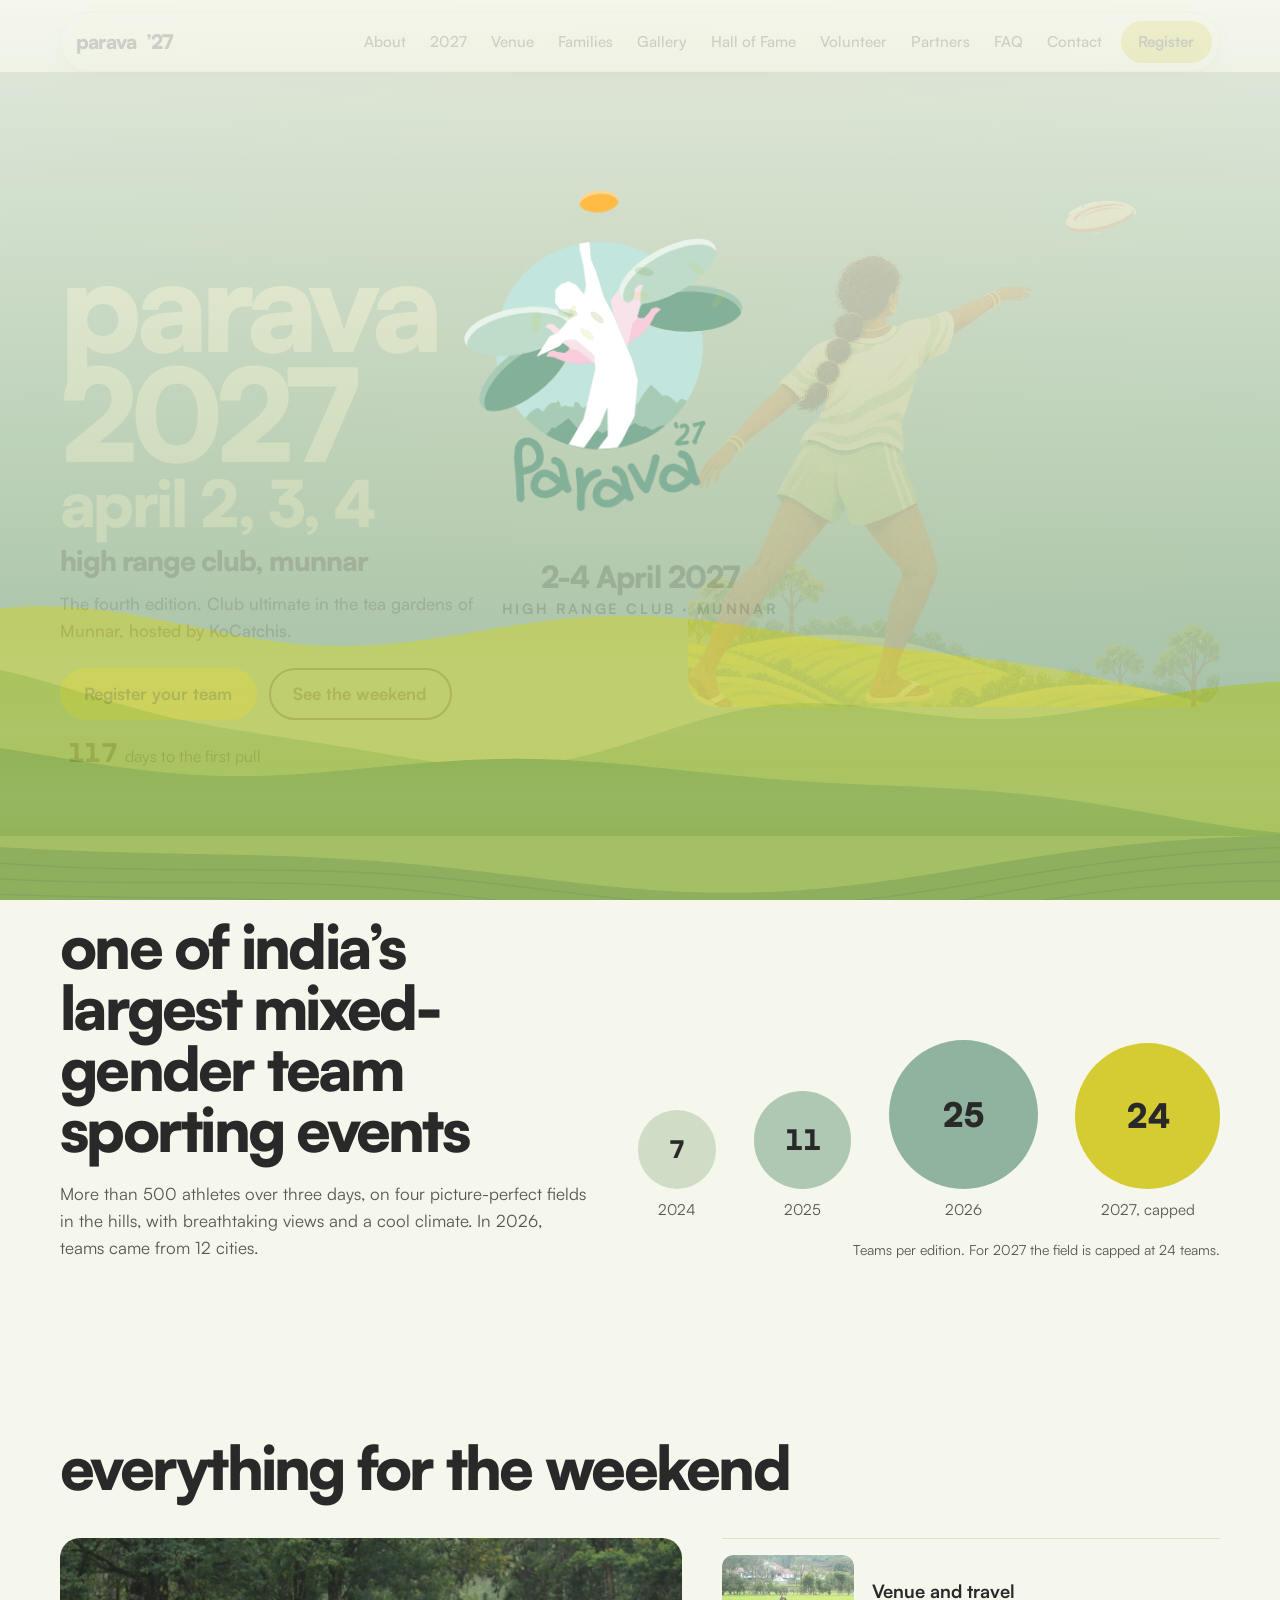
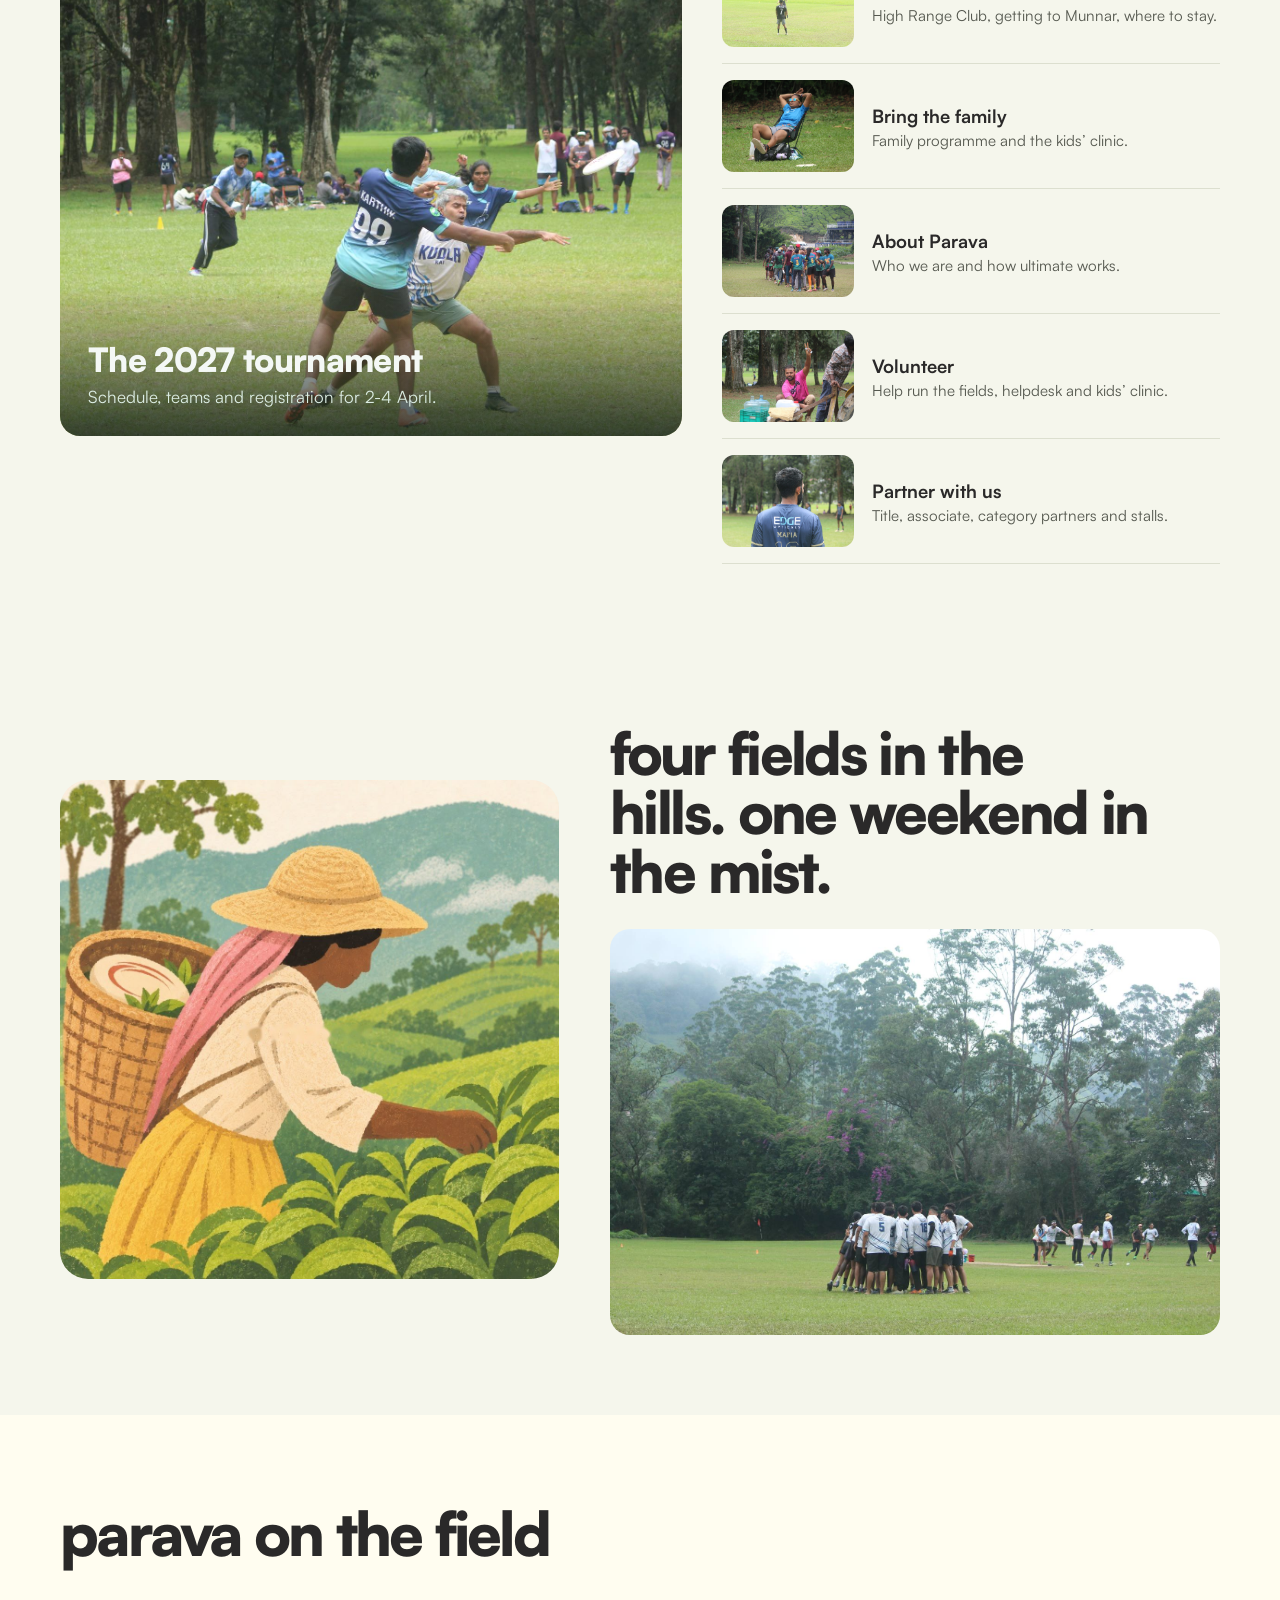
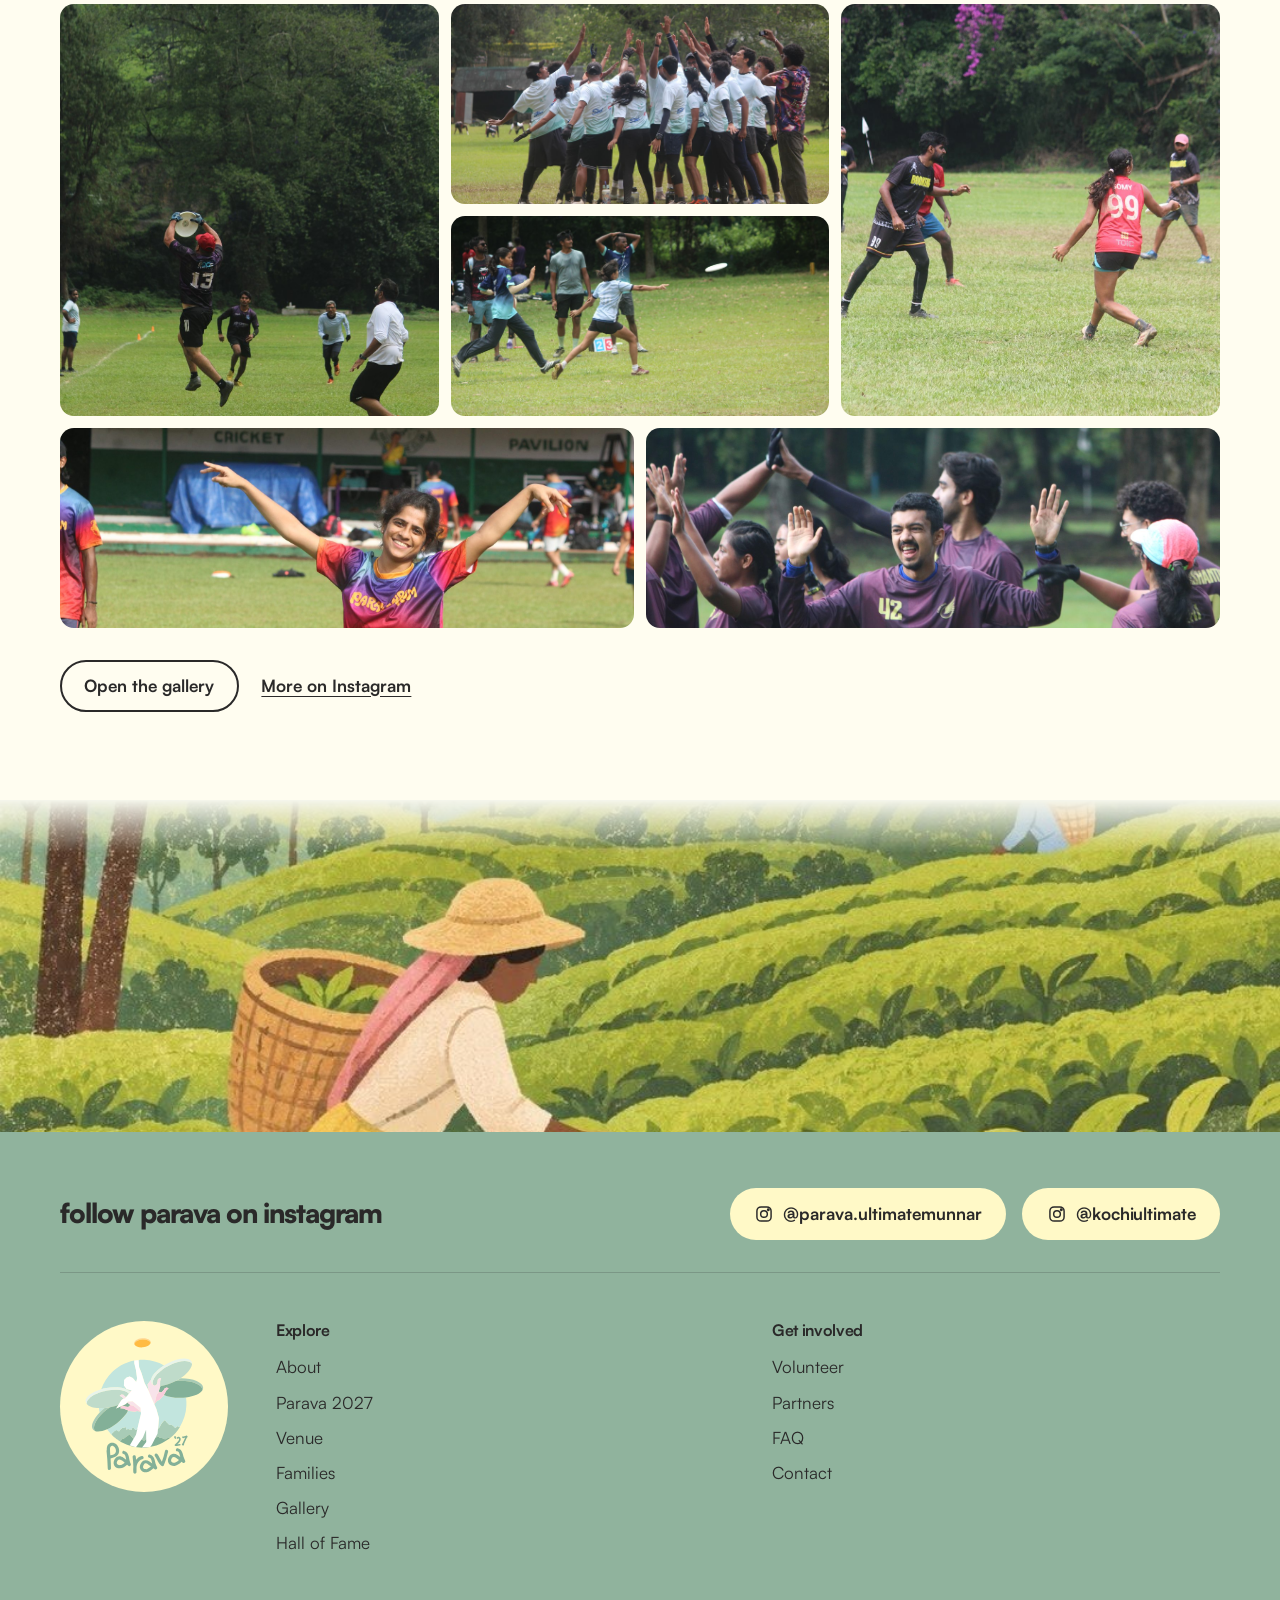
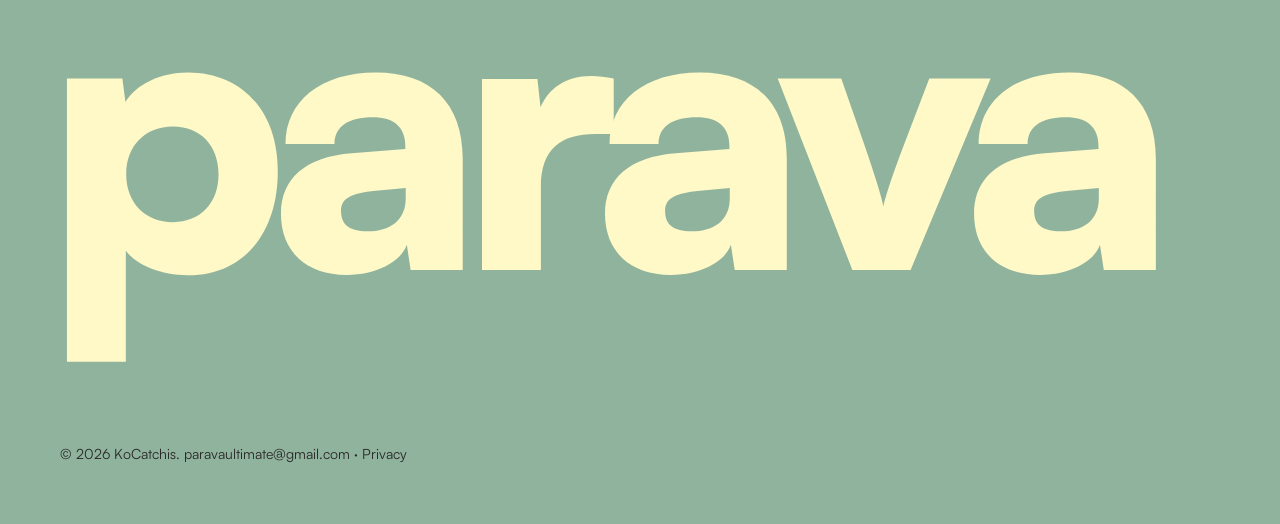
==== index.html @ 1b62590d "Homepage: Club ultimate instead of Elite ultimate Co-Authored-By: Claude Opus 5.5 <noreply@anthropic" ====
<!DOCTYPE html>
<html lang="en">
<head>
<meta charset="utf-8">
<meta name="viewport" content="width=device-width, initial-scale=1, viewport-fit=cover">
<title>Parava 2027 · Ultimate in the tea gardens of Munnar</title>
<meta name="description" content="Parava is KoCatchis’ flagship ultimate frisbee tournament: three days, 24 teams and more than 500 athletes at High Range Club, Munnar, 2-4 April 2027.">
<!-- Draft hosting on GitHub Pages: update these URLs when the real domain is live, and remove noindex at launch -->
<meta name="robots" content="noindex">
<meta property="og:type" content="website">
<meta property="og:site_name" content="Parava 2027">
<meta property="og:title" content="Parava 2027 · Ultimate in the tea gardens of Munnar">
<meta property="og:description" content="Parava is KoCatchis’ flagship ultimate frisbee tournament: three days, 24 teams and more than 500 athletes at High Range Club, Munnar, 2-4 April 2027.">
<meta property="og:url" content="https://paravaultimate.com/">
<meta property="og:image" content="https://paravaultimate.com/assets/og-logo.jpg">
<meta property="og:image:alt" content="The Parava 2027 logo: a player leaping for a disc">
<meta property="og:image:width" content="1200">
<meta property="og:image:height" content="630">
<meta name="twitter:card" content="summary_large_image">
<link rel="icon" type="image/svg+xml" href="assets/logo-2027.svg">
<link rel="apple-touch-icon" href="assets/apple-touch-icon.png">
<link rel="preload" as="image" href="assets/logo-2027.svg" fetchpriority="high">
<link rel="preload" href="assets/fonts/satoshi-black.woff2" as="font" type="font/woff2" crossorigin>
<link rel="stylesheet" href="styles.css">
<link rel="stylesheet" href="home.css">
<style>
/* ---------- intro: disc is thrown past the camera, hyzers across the tea hills, is caught as the logo's own disc, logo reveals, then flies into the hero logo ---------- */
.intro{position:fixed;inset:0;z-index:100;display:grid;place-items:center;overflow:hidden;cursor:pointer;background:#90B39D;
  -webkit-tap-highlight-color:transparent;user-select:none;-webkit-user-select:none}
.intro-skip .intro,.intro.done{display:none}
.intro.out{opacity:0;visibility:hidden;transition:opacity .35s ease-in,visibility .35s}
.intro canvas{position:absolute;inset:0;width:100%;height:100%;pointer-events:none}
.intro canvas.fx{z-index:2}
.intro-stage{position:relative;z-index:1;display:flex;flex-direction:column;align-items:center;gap:clamp(.5rem,2.2vh,1.2rem);transform:translateY(-5vh)}
.intro-logo{--lw:min(62vw,300px,34vh);position:relative;width:var(--lw);aspect-ratio:853.3/979.1;transform-origin:0 0;will-change:transform}
.intro .mark{display:block;width:100%;height:100%;object-fit:contain;-webkit-mask-image:linear-gradient(transparent,transparent);mask-image:linear-gradient(transparent,transparent)}
.intro-tag{margin:0;text-align:center;line-height:1.25}
.intro-tag span{display:block;opacity:0}
.intro-tag .d{font-family:var(--font-h);font-weight:800;font-size:clamp(1.3rem,3.4vh,1.9rem);color:#2A2929;letter-spacing:-.03em;font-weight:900}
.intro-tag .v{font-family:var(--font-b);font-weight:600;font-size:clamp(.72rem,1.6vh,.9rem);color:#2A2929;letter-spacing:.18em;text-transform:uppercase;margin-top:.25rem}
.intro-hint{position:absolute;z-index:3;right:max(1.1rem,env(safe-area-inset-right));bottom:max(1rem,env(safe-area-inset-bottom));font-family:var(--font-w);font-size:1.05rem;font-style:italic;font-weight:500;color:#2A2929;opacity:0}
@media (prefers-reduced-motion:reduce){.intro{display:none}}
</style>
</head>
<body>
<a class="skip" href="#main">Skip to content</a>
<script>try{if(sessionStorage.getItem("parava-intro"))document.documentElement.classList.add("intro-skip")}catch(e){}</script>
<div class="intro" aria-hidden="true" title="Tap to skip">
  <canvas class="bg"></canvas>
  <div class="intro-stage">
    <div class="intro-logo"><img class="mark" src="assets/logo-2027.svg" alt="" fetchpriority="high"></div>
    <p class="intro-tag"><span class="d">2-4 April 2027</span><span class="v">High Range Club · Munnar</span></p>
  </div>
  <canvas class="fx"></canvas>
  <span class="intro-hint">tap to skip</span>
</div>
<svg width="0" height="0" style="position:absolute" aria-hidden="true"><defs>
  <symbol id="hills" viewBox="0 0 1280 120" preserveAspectRatio="none">
    <path style="fill:var(--hill-1)" d="M0 30 C140 8 260 14 380 30 S640 4 790 24 S1060 10 1280 26 V120 H0Z"/>
    <path style="fill:var(--hill-2)" d="M0 58 C180 36 300 48 460 60 S760 34 930 54 S1150 42 1280 50 V120 H0Z"/>
    <path style="fill:var(--hill-3)" d="M0 84 C150 70 330 76 520 88 S860 66 1040 82 S1200 76 1280 80 V120 H0Z"/>
    <path style="fill:var(--hill-4)" d="M0 106 C220 98 420 102 640 108 S1040 96 1280 104 V120 H0Z"/>
  </symbol>
</defs></svg>
<nav class="nav" aria-label="Main">
  <div class="wrap">
    <a class="brand" href="index.html"><img src="assets/logo-2027.svg" alt=""><b>Parava</b><span>’27</span></a>
    <button class="menu-btn" aria-expanded="false" aria-controls="menu" aria-label="Menu"><span class="burger" aria-hidden="true"><i></i><i></i><i></i></span></button>
    <ul id="menu"><li><a href="about.html">About</a></li><li><a href="tournament.html">2027</a></li><li><a href="venue.html">Venue</a></li><li><a href="families.html">Families</a></li><li><a href="gallery.html">Gallery</a></li><li><a href="hall-of-fame.html">Hall of Fame</a></li><li><a href="volunteer.html">Volunteer</a></li><li><a href="partners.html">Partners</a></li><li><a href="faq.html">FAQ</a></li><li><a href="contact.html">Contact</a></li><li><a class="cta" href="tournament.html#register" data-reg>Register</a></li></ul>
  </div>
</nav>
<main id="main" class="home">
<header class="hero home-hero">
  <div class="wrap">
    <div class="hero-copy">
      <div class="logo"><img src="assets/logo-2027.svg" alt="Parava logo"></div>
      <h1>Parava 2027<small>April 2, 3, 4</small></h1>
      <p class="where">High Range Club, Munnar</p>
      <p class="hero-lede">The fourth edition. Club ultimate in the tea gardens of Munnar, hosted by KoCatchis.</p>
      <div class="btns">
        <a class="btn btn-tea" href="tournament.html#register">Register your team</a>
        <a class="btn btn-line" href="tournament.html">See the weekend</a>
        <p class="countdown-line" data-throw="right"><b data-cd="d">--</b> days to the first pull</p>
      </div>
    </div>
    <div class="hero-art"><img src="assets/art/thrower-sage.jpg" width="1062" height="1060" fetchpriority="high" alt="Illustration: a player throws a disc over the tea hills"></div>
  </div>
</header>
<section class="numbers home-numbers grain" aria-labelledby="num-h">
  <div class="wrap">
    <div>
      <h2 id="num-h">One of India’s largest mixed-gender team sporting events</h2>
      <p class="num-line">More than 500 athletes over three days, on four picture-perfect fields in the hills, with breathtaking views and a cool climate. In 2026, teams came from 12 cities.</p>
    </div>
    <figure class="growth-discs-wrap">
      <div class="growth-discs" role="img" aria-label="Teams per edition: 7 in 2024, 11 in 2025, 25 in 2026, capped at 24 in 2027">
        <div class="gd y24"><span class="d"><b data-count="7">7</b></span><small>2024</small></div>
        <div class="gd y25"><span class="d"><b data-count="11">11</b></span><small>2025</small></div>
        <div class="gd y26"><span class="d"><b data-count="25">25</b></span><small>2026</small></div>
        <div class="gd y27" data-throw="top"><span class="d"><b data-count="24">24</b></span><small>2027, capped</small></div>
      </div>
      <figcaption class="growth-note">Teams per edition. For 2027 the field is capped at 24 teams.</figcaption>
    </figure>
  </div>
</section>
<section class="block plan">
  <div class="wrap">
    <h2><span data-throw="right">Everything for the weekend</span></h2>
    <span class="throw-note" data-at="2" data-dx="14" data-dy="-40">huck it</span>
    <div class="plan-grid">
      <a class="feature" href="tournament.html"><img src="assets/2026/p26-3672.jpg" alt="Two players contest a throw in a crowded field" loading="lazy"><div><b>The 2027 tournament</b><span>Schedule, teams and registration for 2-4 April.</span></div></a>
      <ul class="plan-list">
        <li><a href="venue.html"><img src="assets/2026/p26-3551.jpg" alt="" loading="lazy"><span><b>Venue and travel</b><small>High Range Club, getting to Munnar, where to stay.</small></span></a></li>
        <li><a href="families.html"><img src="assets/2026/p26-3679.jpg" alt="" loading="lazy"><span><b>Bring the family</b><small>Family programme and the kids’ clinic.</small></span></a></li>
        <li><a href="about.html"><img src="assets/2026/p26-3980.jpg" alt="" loading="lazy"><span><b>About Parava</b><small>Who we are and how ultimate works.</small></span></a></li>
        <li><a href="volunteer.html"><img src="assets/2026/p26-4018.jpg" alt="" loading="lazy"><span><b>Volunteer</b><small>Help run the fields, helpdesk and kids’ clinic.</small></span></a></li>
        <li><a href="partners.html"><img src="assets/2026/p26-3610.jpg" alt="" loading="lazy"><span><b>Partner with us</b><small>Title, associate, category partners and stalls.</small></span></a></li>
      </ul>
    </div>
  </div>
</section>
<section class="tagline-band munnar-band" aria-label="Parava in one line">
  <div class="wrap">
    <div class="art-frame"><img src="assets/art/tea-picker.jpg" width="1080" height="1080" loading="lazy" alt="Illustration: a tea-picker with a disc in her basket"></div>
    <div>
      <p class="tagline"><span data-throw="left">Four fields in the hills. One weekend in the mist.</span></p>
      <div class="hero-photo"><img src="assets/2026/p26-3764.jpg" loading="lazy" alt="A team huddles on a wide field under misty hills"><div class="wx-layer sunny" aria-hidden="true"><i class="warm"></i><i class="glow"></i><i class="sweep"></i></div><div class="wx-layer misty" aria-hidden="true"><i class="haze"></i><i class="bank"></i><i class="bank"></i></div><div class="wx-layer rainy" aria-hidden="true"><i class="cool"></i><i class="sheet"></i><i class="sheet"></i><i class="drop"></i><i class="drop"></i><i class="drop"></i></div></div>
    </div>
  </div>
</section>
<section class="block surface home-gallery">
  <div class="wrap">
    <h2><span data-throw="right">Parava on the field</span></h2>
    <span class="throw-note" data-at="4" data-dx="-4" data-dy="-48">the catch</span>
    <div class="gallery">
      <figure><img src="assets/2026/p26-3723.jpg" alt="A player leaps to catch the disc" loading="lazy"></figure>
      <figure><img src="assets/2026/p26-3853.jpg" alt="A team cheers with arms raised after a game" loading="lazy"></figure>
      <figure><img src="assets/2026/p26-3951.jpg" alt="Players in action beneath flowering bougainvillea" loading="lazy"></figure>
      <figure><img src="assets/2026/p26-3677.jpg" alt="A disc in flight between two players" loading="lazy"></figure>
      <figure><img src="assets/2026/p26-3027.jpg" alt="A player flings her arms wide, beaming, in front of the cricket pavilion" loading="lazy" style="object-position:61% 22%"></figure>
      <figure><img src="assets/2026/p26-2986.jpg" alt="Teammates in maroon trade high-fives after a point" loading="lazy"></figure>
    </div>
    <div class="more"><a class="btn btn-line" href="gallery.html">Open the gallery</a> <a class="more-ig" href="https://www.instagram.com/parava.ultimatemunnar/" target="_blank" rel="noopener">More on Instagram</a></div>
  </div>
</section>
</main>
<div class="ground" aria-hidden="true"></div>
<footer>
  <div class="wrap">
    <div class="follow">
      <p>Follow Parava on Instagram</p>
      <a class="btn btn-follow" href="https://www.instagram.com/parava.ultimatemunnar/" target="_blank" rel="noopener"><svg class="ig" viewBox="0 0 24 24" aria-hidden="true"><rect x="3.5" y="3.5" width="17" height="17" rx="5"/><circle cx="12" cy="12" r="4"/><circle cx="17.2" cy="6.8" r=".9"/></svg>@parava.ultimatemunnar</a>
      <a class="btn btn-follow" href="https://www.instagram.com/kochiultimate/" target="_blank" rel="noopener"><svg class="ig" viewBox="0 0 24 24" aria-hidden="true"><rect x="3.5" y="3.5" width="17" height="17" rx="5"/><circle cx="12" cy="12" r="4"/><circle cx="17.2" cy="6.8" r=".9"/></svg>@kochiultimate</a>
    </div>
    <div class="logo"><img src="assets/logo-2027.svg" alt="Parava logo" loading="lazy"></div>
    <div>
      <h3>Explore</h3>
      <ul><li><a href="about.html">About</a></li><li><a href="tournament.html">Parava 2027</a></li><li><a href="venue.html">Venue</a></li><li><a href="families.html">Families</a></li><li><a href="gallery.html">Gallery</a></li><li><a href="hall-of-fame.html">Hall of Fame</a></li></ul>
    </div>
    <div>
      <h3>Get involved</h3>
      <ul><li><a href="volunteer.html">Volunteer</a></li><li><a href="partners.html">Partners</a></li><li><a href="faq.html">FAQ</a></li><li><a href="contact.html">Contact</a></li></ul>
    </div>
    <p class="wordmark" aria-hidden="true">Parava</p>
    <p class="legal">© 2026 KoCatchis. <a href="mailto:paravaultimate@gmail.com">paravaultimate@gmail.com</a> · <a href="privacy.html">Privacy</a></p>
  </div>
</footer>
<script src="site.js"></script>
<script src="home.js"></script>
<script>
// Intro: plays once per session. render(t) is a pure function of time, so #intro-t=<ms> freezes a frame for checking
// (add &video to hold on the logo instead of handing off to the page, used to export the video version).
document.querySelectorAll(".intro").forEach(intro=>{
  const FLY=1250, CATCH=FLY, REVEAL=650, HAND=2500, HANDDUR=700, END=HAND+HANDDUR;
  const root=document.documentElement;
  const bg=intro.querySelector("canvas.bg"), fx=intro.querySelector("canvas.fx"), b=bg.getContext("2d"), c=fx.getContext("2d");
  const logo=intro.querySelector(".intro-logo"), mark=intro.querySelector(".mark");
  const tags=intro.querySelectorAll(".intro-tag span"), hint=intro.querySelector(".intro-hint");
  const hero=document.querySelector(".hero .logo"), heroImg=hero&&hero.querySelector("img");
  const freeze=/intro-t=(\d+)/.exec(location.hash), video=/video/.test(location.hash);
  let W,H,S,raf,start,ended=false,base,target;
  if(video){logo.style.setProperty("--lw","min(62vw,44vh)");hint.hidden=true;}  // video export: bigger logo, no hint
  const end=()=>{if(ended)return;ended=true;cancelAnimationFrame(raf);intro.classList.add("done");
    if(hero)hero.style.opacity="";removeEventListener("resize",size);try{sessionStorage.setItem("parava-intro","1")}catch(e){}};
  if(!freeze&&(root.classList.contains("intro-skip")||matchMedia("(prefers-reduced-motion: reduce)").matches)){end();return;}
  if(freeze)root.classList.remove("intro-skip");
  // skip: click/tap anywhere or any key; fades out quickly instead of cutting
  const skip=()=>{if(ended)return;cancelAnimationFrame(raf);intro.classList.add("out");if(hero)hero.style.opacity="";setTimeout(end,350);};
  intro.addEventListener("click",skip);addEventListener("keydown",skip,{once:true});
  // geometry: the logo art box now, and where the hero logo sits (both use the same tightly cropped logo-2027.svg)
  function size(){
    const d=Math.min(devicePixelRatio||1,2);W=innerWidth;H=innerHeight;S=Math.min(W,H);
    for(const cv of [bg,fx]){cv.width=W*d;cv.height=H*d;cv.getContext("2d").setTransform(d,0,0,d,0,0);}
    const tr=logo.style.transform;logo.style.transform="none";const r=logo.getBoundingClientRect();logo.style.transform=tr;
    base={x:r.left,y:r.top,w:r.width,h:r.height};
    target=null;
    if(heroImg){const h=heroImg.getBoundingClientRect();
      if(h.width>0&&h.bottom>0&&h.top<H)target={x:h.left,y:h.top,w:h.width};}
  }
  size();addEventListener("resize",size);
  // easing helpers
  const cl=v=>v<0?0:v>1?1:v, seg=(t,a,d)=>cl((t-a)/d);
  const oCub=x=>1-Math.pow(1-x,3), ioCub=x=>x<.5?4*x*x*x:1-Math.pow(-2*x+2,3)/2, oBack=x=>1+2.2*Math.pow(x-1,3)+1.2*Math.pow(x-1,2);
  // the disc lands exactly on the logo's own disc (centre 48.8%/4.7% of the art, 13.6% of its width, ellipse 0.5)
  const disc0=()=>({x:base.x+base.w*.4876,y:base.y+base.h*.0469,r:base.w*.0682});
  // flight: cubic Bezier thrown from behind the camera (bottom-left), hyzers out right and hooks back into the catch
  function path(u){const T=disc0(),P=[[-.14*W,.98*H],[.28*W,.06*H],[1.12*W,-.02*H],[T.x,T.y]],m=1-u;
    return[m*m*m*P[0][0]+3*m*m*u*P[1][0]+3*m*u*u*P[2][0]+u*u*u*P[3][0], m*m*m*P[0][1]+3*m*m*u*P[1][1]+3*m*u*u*P[2][1]+u*u*u*P[3][1]];}
  const prog=s=>.75*(1-(1-s)*(1-s))+.25*s;           // fast throw, glides, still has pace at the catch
  const scaleAt=u=>1+3.1*Math.pow(1-u,1.6);           // close to the camera at release, far (logo size) at the catch
  // seeded randoms so every frame is reproducible
  let seed=11;const rnd=()=>(seed=(seed*16807)%2147483647)/2147483647;
  const COLS=["#F2AE45","#F6C878","#F4F8F5","#E9A6BA"];
  const sparks=Array.from({length:22},()=>{const a=rnd()*Math.PI*2,v=.5+rnd()*.9;return{vx:Math.cos(a)*v,vy:Math.sin(a)*v*.75-.25,c:COLS[rnd()*4|0],w:1.4+rnd()*1.8};});
  const leaves=Array.from({length:9},()=>{const a=-Math.PI*(.15+rnd()*.7),v=.25+rnd()*.35;return{vx:Math.cos(a)*v,vy:Math.sin(a)*v,r:rnd()*6,sp:(rnd()-.5)*9,c:rnd()<.5?"#76A040":"#C9D35E",s:.6+rnd()*.6};});
  // Munnar tea hills: four layers, back (hazy) to front (tea rows)
  const HILLS=[{y:.70,a:.045,f:[1.3,2.9,5.1],p:[.4,1.9,.3],col:"#C9D35E"},{y:.76,a:.04,f:[1.7,3.6,6.3],p:[2.2,.6,1.4],col:"#AFC651"},
    {y:.83,a:.035,f:[1.1,2.4,4.7],p:[1.1,2.7,.9],col:"#93B348"},{y:.90,a:.03,f:[.9,2.1,3.9],p:[3.1,.2,2.4],col:"#76A040",rows:1}];
  const hy=(L,x)=>H*L.y-S*L.a*(Math.sin(x*L.f[0]+L.p[0])+.55*Math.sin(x*L.f[1]+L.p[1])+.25*Math.sin(x*L.f[2]+L.p[2]));
  function drawBg(t){
    b.clearRect(0,0,W,H);
    const g=b.createLinearGradient(0,0,0,H);g.addColorStop(0,"#F5F6EC");g.addColorStop(.62,"#BCD0B4");g.addColorStop(1,"#90B39D");
    b.fillStyle=g;b.fillRect(0,0,W,H);
    // warm sunrise glow behind the logo, swells at the catch
    const cx=base.x+base.w/2,cy=base.y+base.h*.45,gl=.06+.12*Math.exp(-Math.pow((t-CATCH-250)/450,2));
    const rg=b.createRadialGradient(cx,cy,0,cx,cy,S*.75);rg.addColorStop(0,`rgba(246,214,150,${gl})`);rg.addColorStop(1,"rgba(246,214,150,0)");
    b.fillStyle=rg;b.fillRect(0,0,W,H);
    const sink=video?0:Math.pow(seg(t,HAND,HANDDUR),2)*H*.4;
    HILLS.forEach((L,i)=>{
      const off=(1-oCub(seg(t,i*80,750)))*H*.35+sink*(1+i*.15), drift=t*.00004*(i+1);
      b.save();b.translate(0,off);b.beginPath();b.moveTo(0,H);
      for(let x=0;x<=W+8;x+=8)b.lineTo(x,hy(L,x/W*3+drift));
      b.lineTo(W,H);b.closePath();b.fillStyle=L.col;b.fill();
      if(L.rows){b.clip();b.strokeStyle="rgba(42,41,41,.12)";b.lineWidth=1.4;
        for(let k=1;k<14;k++){b.beginPath();for(let x=0;x<=W+8;x+=12){const y=hy(L,x/W*3+drift)+k*S*.014*(1+k*.08)+Math.sin(x/W*9+k)*3;x?b.lineTo(x,y):b.moveTo(x,y);}b.stroke();}}
      b.restore();
      if(i<3){const my=H*L.y+off+S*.02,mg=b.createLinearGradient(0,my-S*.05,0,my+S*.05);   // mist band between layers
        mg.addColorStop(0,"rgba(220,237,227,0)");mg.addColorStop(.5,"rgba(220,237,227,.07)");mg.addColorStop(1,"rgba(220,237,227,0)");b.fillStyle=mg;b.fillRect(0,my-S*.05,W,S*.1);}
    });
  }
  function drawDisc(x,y,r,ratio,bank,spin,alpha){
    c.save();c.globalAlpha=alpha;c.translate(x,y);c.rotate(bank);
    c.fillStyle="#B9772A";c.beginPath();c.ellipse(0,r*ratio*.22,r,r*ratio,0,0,7);c.fill();            // rim / underside
    const g=c.createLinearGradient(0,-r*ratio,0,r*ratio);g.addColorStop(0,"#FFD58A");g.addColorStop(.55,"#F2AE45");g.addColorStop(1,"#E39A2B");
    c.fillStyle=g;c.beginPath();c.ellipse(0,0,r,r*ratio,0,0,7);c.fill();
    c.lineWidth=Math.max(1,r*.06);c.strokeStyle="rgba(255,255,255,.28)";c.beginPath();c.ellipse(0,0,r*.72,r*ratio*.72,0,0,7);c.stroke();
    c.lineCap="round";c.strokeStyle="rgba(255,250,235,.85)";c.lineWidth=Math.max(1,r*.09);
    c.beginPath();c.ellipse(0,0,r*.86,r*ratio*.86,0,spin,spin+1.1);c.stroke();                        // spinning gleam
    c.strokeStyle="rgba(31,74,58,.55)";c.lineWidth=Math.max(1,r*.07);
    c.beginPath();c.ellipse(0,0,r*.42,r*ratio*.42,0,spin+2.6,spin+4.1);c.stroke();                    // stamp, sells the spin
    c.restore();
  }
  function drawFx(t){
    c.clearRect(0,0,W,H);
    const T=disc0(),s=cl(t/FLY),u=prog(s);
    // ribbon trail: samples behind the disc, widening toward it; after the catch it retracts into the disc
    const head=u, tailLen=.38*(1-oCub(seg(t,CATCH,380))), tail=Math.max(0,head-tailLen);
    if(head-tail>.002&&t<CATCH+420){
      const N=40,pts=[];for(let i=0;i<=N;i++){const v=tail+(head-tail)*i/N;pts.push([...path(v),v]);}
      c.lineCap="round";
      for(let pass=0;pass<2;pass++)for(let i=0;i<N;i++){
        const k=(i+1)/N,v=pts[i+1][2],w=T.r*scaleAt(v)*(pass?.18:.95)*(.08+.92*k);
        c.strokeStyle=pass?`rgba(255,246,225,${(k*k*.9).toFixed(3)})`:`rgba(242,174,69,${(k*k*.5).toFixed(3)})`;
        c.lineWidth=w;c.beginPath();c.moveTo(pts[i][0],pts[i][1]);c.lineTo(pts[i+1][0],pts[i+1][1]);c.stroke();}
    }
    const dt=t-CATCH, bounce=dt>0?1+.2*Math.exp(-dt/110)*Math.cos(dt/38):1;
    if(dt>0){
      // catch: flash, two elliptical shockwaves, sparks and a few tea leaves
      const fl=Math.exp(-dt/140),rg=c.createRadialGradient(T.x,T.y,0,T.x,T.y,T.r*9);
      rg.addColorStop(0,`rgba(255,240,210,${.7*fl})`);rg.addColorStop(1,"rgba(255,240,210,0)");c.fillStyle=rg;c.fillRect(T.x-T.r*9,T.y-T.r*9,T.r*18,T.r*18);
      [[0,"242,174,69",7],[90,"220,237,227",10]].forEach(([d,col,m])=>{const k=seg(dt,d,600);if(k<=0||k>=1)return;
        const R=T.r*(1.1+m*oCub(k));c.strokeStyle=`rgba(${col},${(1-k)*.85})`;c.lineWidth=Math.max(1,T.r*.22*(1-k));
        c.beginPath();c.ellipse(T.x,T.y,R,R*.5,0,0,7);c.stroke();});
      const ss=dt/1000;
      if(ss<.9){const d=(1-Math.exp(-3.2*ss))/3.2,fade=1-Math.pow(ss/.9,1.4),d0=(1-Math.exp(-3.2*Math.max(0,ss-.06)))/3.2;
        c.lineCap="round";for(const p of sparks){c.globalAlpha=fade;c.strokeStyle=p.c;c.lineWidth=p.w;
          c.beginPath();c.moveTo(T.x+p.vx*S*.32*d0,T.y+p.vy*S*.32*d0+S*.12*Math.pow(Math.max(0,ss-.06),2));
          c.lineTo(T.x+p.vx*S*.32*d,T.y+p.vy*S*.32*d+S*.12*ss*ss);c.stroke();}c.globalAlpha=1;}
      if(ss<1.6){const fade=1-Math.pow(ss/1.6,2);for(const l of leaves){const d=.06+(1-Math.exp(-2.2*ss))/2.2;
        const x=T.x+l.vx*S*.5*d+Math.sin(ss*4+l.r)*S*.01,y=T.y+l.vy*S*.5*d+S*.09*ss*ss;
        c.save();c.globalAlpha=fade*.9;c.translate(x,y);c.rotate(l.r+l.sp*ss);c.fillStyle=l.c;
        c.beginPath();c.ellipse(0,0,S*.012*l.s,S*.005*l.s,0,0,7);c.fill();c.restore();}}
    }
    // disc: motion-blur ghosts while fast, banked into the curve, flattening as it flies away from the camera
    const discA=1-seg(t,CATCH+450,250);
    if(discA>0){
      const st=(v)=>{const[x,y]=path(v),[x2,y2]=path(Math.min(1,v+.01)),bank=Math.atan2(y2-y,x2-x)*.22*Math.pow(1-v,.7);
        return{x,y,r:T.r*scaleAt(v),ratio:.5+.12*Math.pow(1-v,1.3)+.025*Math.sin(v*14)*(1-v),bank};};
      if(t<CATCH)for(let k=4;k>=1;k--){const v=Math.max(0,u-k*.011*(1-u*.8)),q=st(v);drawDisc(q.x,q.y,q.r,q.ratio,q.bank,t*.05-k*.35,.13*(5-k)/4);}
      const q=st(u);
      c.save();c.shadowColor="rgba(242,174,69,.75)";c.shadowBlur=T.r*(1.2+scaleAt(u));
      drawDisc(q.x,q.y,q.r*bounce,q.ratio,q.bank,t*.05,discA);c.restore();
    }
  }
  function render(t){
    drawBg(t);drawFx(t);
    const T=disc0();
    // logo: circular mask grows out of the caught disc, with a little settle
    const k=seg(t,CATCH,REVEAL),R=Math.hypot(base.w,base.h)*1.05*oCub(k);
    const mk=k>=1?"none":`radial-gradient(circle at ${(T.x-base.x).toFixed(1)}px ${(T.y-base.y).toFixed(1)}px,#000 ${Math.max(0,R-base.w*.14).toFixed(1)}px,transparent ${R.toFixed(1)}px)`;
    mark.style.webkitMaskImage=mk;mark.style.maskImage=mk;
    const pop=k>0?.9+.1*oBack(k):.9;
    const h=video?0:ioCub(seg(t,HAND,HANDDUR));
    // hand-off: the logo flies into the hero logo while the scene drops away (falls back to scale + fade if the hero logo isn't on screen)
    let tf=`translate(${base.w*(1-pop)/2}px,${base.h*(1-pop)*.04}px) scale(${pop})`;
    if(h>0){if(target){const sc=target.w/base.w;tf=`translate(${(target.x-base.x)*h}px,${(target.y-base.y)*h}px) scale(${1+(sc-1)*h})`;}
      else tf=`translate(${base.w*-.1*h}px,${base.h*-.1*h}px) scale(${1+.2*h})`;}
    logo.style.transform=tf;
    logo.style.opacity=target?1:1-h;
    tags.forEach((el,i)=>{const a=oCub(seg(t,CATCH+480+i*140,420)),o=1-seg(t,HAND,220);el.style.opacity=a*(video?1:o);el.style.transform=`translateY(${(1-a)*14}px)`;});
    hint.style.opacity=.5*seg(t,450,400)*(1-seg(t,CATCH+700,300));
    const fade=video?0:seg(t,HAND+80,HANDDUR-120);
    bg.style.opacity=1-fade;intro.style.backgroundColor=`rgba(31,74,58,${0})`;
    if(hero)hero.style.opacity=h>=.82?(h-.82)/.18:0;   // hero logo takes over in the last few frames
  }
  if(freeze){window.__parIntro=t=>render(t);render(+freeze[1]);return;}
  const loop=now=>{start??=now;const t=now-start;render(t);if(t<END)raf=requestAnimationFrame(loop);else end();};
  raf=requestAnimationFrame(loop);
  // safety net: never leave the overlay up if animation frames stall (background tab, power saving)
  setTimeout(()=>{if(!ended){intro.classList.add("out");if(hero)hero.style.opacity="";setTimeout(end,350);}},END+1500);
});
</script>
</body>
</html>
---- styles.css ----
:root{
  /* Parava 2027 colour suite: pink, cream, blue, olive; charcoal, off-white, yellow; plus the posters' sage */
  --band:#90B39D; --cream:#FFF9C7; --olive:#D5CC34; --yellow:#FFE95D; --ink:#2A2929; --link:#3A64A6; --kick:#4E6E5A;
  --tea:#2A2929; --sage:#90B39D; --mint:#FFF9C7; --disc:#D5CC34; --blush:#F6CCD0;
  --hill-1:#E9EEDD; --hill-2:#CFDDC6; --hill-3:#AFC8B3; --hill-4:#90B39D;
  --bg:#F5F6EC; --surface:#FFFDF0; --text:#2A2929; --muted:#55584F; --line:#DCDFCF; --head:#2A2929;
  --ph-bg:#F6CCD0; --ph-line:#C97C88; --ph-text:#2A2929;
  --font-h:"Satoshi","Avenir Next","Segoe UI",Helvetica,Arial,sans-serif;
  --font-b:"Satoshi","Avenir Next","Segoe UI",Helvetica,Arial,sans-serif;
  --font-w:"Satoshi","Avenir Next","Segoe UI",Helvetica,Arial,sans-serif;
  --ease:cubic-bezier(.22,1,.36,1);
  --err-line:#C25B4A; --err-text:#8E3B2E;
  box-sizing:border-box;
  padding-top:env(safe-area-inset-top,0px);
  padding-bottom:env(safe-area-inset-bottom,0px);
  background:var(--bg);
}
@media (prefers-color-scheme: dark){
  :root:not([data-theme="light"]){
    --bg:#1C201D; --surface:#252A25; --text:#F2F3E8; --muted:#B7BCAE; --line:#3A4039; --head:#F2F3E8;
    --hill-1:#252A25; --hill-2:#2E352D; --hill-3:#3F5245; --hill-4:#4A6352;
    --ph-bg:#F6CCD0; --ph-line:#C97C88; --ph-text:#2A2929; --err-text:#F2A493; --link:#A3BEEC; --kick:#A9C7B3;
  }
}
:root[data-theme="dark"]{
  --bg:#1C201D; --surface:#252A25; --text:#F2F3E8; --muted:#B7BCAE; --line:#3A4039; --head:#F2F3E8;
  --hill-1:#252A25; --hill-2:#2E352D; --hill-3:#3F5245; --hill-4:#4A6352;
  --ph-bg:#F6CCD0; --ph-line:#C97C88; --ph-text:#2A2929; --err-text:#F2A493; --link:#A3BEEC; --kick:#A9C7B3;
}
html{scroll-padding-top:calc(env(safe-area-inset-top,0px) + 96px);scroll-behavior:smooth}
html.menu-open{overflow:hidden}
*,*::before,*::after{box-sizing:inherit}
body{margin:0;background:var(--bg);color:var(--text);font-family:var(--font-b);font-size:1.0625rem;line-height:1.6;-webkit-font-smoothing:antialiased}
body::before{content:"";position:fixed;inset:0 0 auto;height:env(safe-area-inset-top,0px);z-index:30;background:var(--bg)}
img,svg{max-width:100%;display:block}
a{color:inherit}
:focus-visible{outline:3px solid var(--disc);outline-offset:3px;border-radius:3px}
.wrap{width:min(1160px,100% - 2.5rem);margin-inline:auto}
h1,h2,h3{font-family:var(--font-h);color:var(--head);margin:0;letter-spacing:-.01em;text-wrap:balance}
p,li,dd,figcaption{text-wrap:pretty}
.skip{position:absolute;left:1rem;top:-100px;z-index:200;background:var(--tea);color:#F4F8F5;padding:.6rem 1rem;border-radius:10px;font-weight:600;text-decoration:none}
.skip:focus{top:calc(env(safe-area-inset-top,0px) + 1rem)}
h2{font-size:clamp(2rem,4.4vw,3.1rem);font-weight:800;line-height:1.05;max-width:20ch}
h3{font-size:1.35rem;font-weight:700;line-height:1.2}
.kicker{font-family:var(--font-w);font-size:clamp(1.4rem,2.4vw,1.8rem);line-height:1;color:var(--sage);margin:0 0 .5rem}
.lede{color:var(--muted);max-width:60ch;margin:1rem 0 0;font-size:1.15rem}
.tbc{display:inline-block;background:var(--ph-bg);border:1.5px dashed var(--ph-line);color:var(--ph-text);border-radius:6px;padding:0 .4em;font-weight:600;font-size:.9em;line-height:1.5}
section.block{padding:5.5rem 0}
.surface{background:var(--surface)}

/* ---------- logo ---------- */
.logo{position:relative;display:inline-block;width:var(--lw)}
/* logo-2027.svg is transparent, with the player clipped to the circle, so it sits on light, dark and green alike */
.logo img{width:100%;height:auto}

/* ---------- nav ---------- */
/* floating bar: the translucent surface lives on ::before so the mobile panel (position:fixed) is not trapped by backdrop-filter */
.nav{position:sticky;top:calc(env(safe-area-inset-top,0px) + .75rem);z-index:20;margin-top:.75rem}
.nav .wrap{position:relative;isolation:isolate;display:flex;align-items:center;justify-content:space-between;height:60px;padding:0 .5rem 0 1rem}
.nav .wrap::before{content:"";position:absolute;inset:0;z-index:-1;border-radius:999px;border:1px solid var(--line);
  background:color-mix(in srgb,var(--bg) 78%,transparent);backdrop-filter:blur(14px) saturate(1.2);-webkit-backdrop-filter:blur(14px) saturate(1.2);
  box-shadow:0 10px 30px -18px color-mix(in srgb,var(--tea) 55%,transparent)}
.brand{position:relative;z-index:2;display:flex;align-items:center;gap:.6rem;text-decoration:none;border-radius:999px}
.brand img{width:38px;height:auto}
.brand b{font-family:var(--font-h);font-weight:800;font-size:1.25rem;color:var(--head)}
.brand span{font-family:var(--font-w);color:var(--sage);font-size:1.25rem}
.nav ul{list-style:none;display:flex;gap:.1rem;margin:0;padding:0;align-items:center}
.nav ul a{display:block;white-space:nowrap;padding:.5rem .7rem;text-decoration:none;font-weight:500;font-size:.95rem;border-radius:999px;color:var(--text);
  transition:background-color .25s var(--ease),color .25s var(--ease),transform .25s var(--ease)}
.nav ul a:hover{background:var(--mint);color:var(--tea)}
.nav ul a:active{transform:scale(.98)}
.nav ul a.cta{background:var(--tea);color:#F4F8F5;font-weight:600;margin-left:.4rem;padding:.55rem 1.1rem}
.nav ul a.cta:hover{background:#2B5E4A;color:#fff}
.menu-btn{display:none;position:relative;z-index:2;width:44px;height:44px;background:none;border:1.5px solid var(--sage);border-radius:999px;color:var(--head);cursor:pointer;
  transition:background-color .25s var(--ease),transform .25s var(--ease)}
.menu-btn:hover{background:var(--mint)}
.menu-btn:active{transform:scale(.96)}
.burger{position:absolute;left:50%;top:50%;width:18px;height:12px;transform:translate(-50%,-50%)}
.burger i{position:absolute;left:0;width:100%;height:2px;border-radius:2px;background:currentColor;transition:transform .5s var(--ease),opacity .25s var(--ease)}
.burger i:nth-child(1){top:0}.burger i:nth-child(2){top:5px}.burger i:nth-child(3){top:10px}
.menu-btn[aria-expanded="true"] .burger i:nth-child(1){transform:translateY(5px) rotate(45deg)}
.menu-btn[aria-expanded="true"] .burger i:nth-child(2){opacity:0;transform:scaleX(.3)}
.menu-btn[aria-expanded="true"] .burger i:nth-child(3){transform:translateY(-5px) rotate(-45deg)}
@media (max-width:1160px){
  .menu-btn{display:block}
  /* full height panel; links arrive in reading order, 60ms apart, capped so the sequence ends inside 400ms */
  .nav ul{position:fixed;inset:0;z-index:1;display:flex;flex-direction:column;align-items:stretch;justify-content:flex-start;gap:.15rem;
    padding:calc(env(safe-area-inset-top,0px) + 6.5rem) 1.5rem calc(env(safe-area-inset-bottom,0px) + 2rem);overflow-y:auto;
    background:color-mix(in srgb,var(--bg) 94%,transparent);backdrop-filter:blur(22px);-webkit-backdrop-filter:blur(22px);
    opacity:0;visibility:hidden;transition:opacity .35s var(--ease),visibility 0s linear .35s}
  .nav ul.open{opacity:1;visibility:visible;transition:opacity .35s var(--ease),visibility 0s}
  .nav ul li{opacity:0;transform:translateY(24px);transition:opacity .5s var(--ease),transform .5s var(--ease)}
  .nav ul.open li{opacity:1;transform:none;transition-delay:min(calc(var(--i) * 60ms),340ms)}
  .nav ul li:nth-child(1){--i:0}.nav ul li:nth-child(2){--i:1}.nav ul li:nth-child(3){--i:2}.nav ul li:nth-child(4){--i:3}.nav ul li:nth-child(5){--i:4}
  .nav ul li:nth-child(6){--i:5}.nav ul li:nth-child(7){--i:6}.nav ul li:nth-child(8){--i:7}.nav ul li:nth-child(9){--i:8}.nav ul li:nth-child(10){--i:9}
  .nav ul a{font-family:var(--font-h);font-weight:700;font-size:1.6rem;padding:.55rem 1rem;letter-spacing:-.01em}
  .nav ul a.cta{margin:1rem 0 0;text-align:center;font-family:var(--font-b);font-size:1.0625rem;padding:.9rem 1.2rem}
}

/* ---------- hero ---------- */
.hero{position:relative;overflow:hidden;padding:2rem 0 8rem}
.hero .wrap{display:grid;grid-template-columns:1fr 1.05fr;gap:3rem;align-items:center}
.hero .logo{--lw:132px;margin-bottom:.75rem}
.hero h1{font-size:clamp(2.3rem,4.4vw,3.6rem);font-weight:800;line-height:1.02;max-width:14ch}
.when{margin:1.1rem 0 0;font-size:1.15rem;color:var(--muted)}
.when strong{display:block;font-family:var(--font-h);font-size:1.6rem;color:var(--head);font-weight:800}
.btns{display:flex;flex-wrap:wrap;gap:.75rem;margin-top:1.5rem}
.btn{display:inline-block;text-decoration:none;font-weight:600;padding:.85rem 1.4rem;border-radius:999px;border:2px solid transparent;line-height:1.2;
  transition:background-color .25s var(--ease),color .25s var(--ease),border-color .25s var(--ease),transform .5s var(--ease),box-shadow .5s var(--ease)}
.btn:hover{transform:translateY(-2px)}
.btn:active{transform:translateY(1px) scale(.98);transition-duration:.2s}
.btn-tea{background:var(--tea);color:#F4F8F5}
.btn-tea:hover{background:#2B5E4A;box-shadow:0 10px 24px -12px color-mix(in srgb,var(--tea) 70%,transparent)}
.btn-disc{background:var(--disc);color:#1C2A23}
.btn-disc:hover{background:#F6BF66;box-shadow:0 10px 24px -12px color-mix(in srgb,var(--disc) 80%,transparent)}
.btn-line{border-color:var(--sage);color:var(--head)}
.btn-line:hover{background:var(--mint);color:var(--tea)}
.btn.is-disabled{cursor:not-allowed;opacity:.7;transform:none;box-shadow:none}
.btn.is-disabled:hover{background:var(--disc)}
.countdown{display:flex;gap:1.75rem;margin-top:1.75rem}
.countdown b{display:block;font-family:var(--font-h);font-weight:800;font-size:2.6rem;line-height:1;color:var(--head);font-variant-numeric:tabular-nums}
.countdown small{color:var(--muted);font-size:.9rem}
.photos{position:relative;display:grid;grid-template-columns:repeat(3,1fr);gap:14px;align-items:start}
.photos img{width:100%;aspect-ratio:3/5;object-fit:cover;border-radius:16px}
.photos img:nth-child(2){margin-top:3.5rem}
.photos img:nth-child(3){margin-top:1.5rem}
.photos .tag{position:absolute;right:-6px;bottom:-26px;font-family:var(--font-w);font-size:1.5rem;color:var(--sage);transform:rotate(-4deg)}
.hills{position:absolute;left:0;right:0;bottom:0;height:120px;pointer-events:none}
.hills svg{width:100%;height:100%}
@media (max-width:860px){
  .hero{padding:2rem 0 7rem}
  .hero .wrap{grid-template-columns:1fr}
  .hero .logo{--lw:150px}
  .photos{grid-template-columns:repeat(3,1fr);gap:8px}
  .photos img{border-radius:10px}
  .photos img:nth-child(2){margin-top:1.5rem}
  .photos img:nth-child(3){margin-top:.75rem}
}

/* ---------- numbers ---------- */
.numbers{background:var(--tea);color:#DCEDE3;padding:4.5rem 0}
.numbers .wrap{display:grid;grid-template-columns:1.2fr 1fr;gap:3rem;align-items:center}
.numbers h2{color:#F4F8F5}
.numbers .kicker{color:var(--sage)}
.stats{display:grid;grid-template-columns:repeat(2,1fr);gap:2rem 2.5rem;margin-top:2.25rem}
.stat b{display:block;font-family:var(--font-h);font-weight:800;font-size:clamp(2.6rem,5vw,3.6rem);line-height:1;color:#F4F8F5;letter-spacing:-.02em;font-variant-numeric:tabular-nums}
.stats.stats-4{grid-template-columns:repeat(4,1fr)}
@media (max-width:860px){.stats.stats-4{grid-template-columns:repeat(2,1fr)}}
.stats.on-light .stat b{color:var(--head)}
.stats.on-light .stat span{color:var(--muted)}
.stat span{display:block;margin-top:.4rem;color:#B9D3C3}
.growth{background:rgba(255,255,255,.06);border-radius:16px;padding:1.75rem}
.growth p{margin:0 0 1rem;font-weight:600;color:#F4F8F5}
.bar{display:grid;grid-template-columns:3.2rem 1fr;align-items:center;gap:.75rem;margin:.6rem 0}
.bar span{color:#B9D3C3;font-size:.95rem}
.bar i{display:flex;align-items:center;justify-content:flex-end;height:30px;border-radius:6px;background:var(--sage);color:#1C2A23;font-style:normal;font-family:var(--font-h);font-weight:800;padding-right:.6rem;min-width:2.4rem}
.bar.now i{background:var(--disc)}
.bar.next i{background:transparent;border:2px dashed var(--disc);color:#F4F8F5}
.growth small{display:block;margin-top:1rem;color:#9FBCAB}
@media (max-width:860px){.numbers .wrap{grid-template-columns:1fr}}

/* ---------- split with photo ---------- */
.split{display:grid;grid-template-columns:.85fr 1.15fr;gap:4rem;align-items:center}
.split.flip{grid-template-columns:1.15fr .85fr}
.split.flip .pic{order:2}
.pic img{width:100%;aspect-ratio:4/5;object-fit:cover;border-radius:20px}
@media (max-width:860px){.split,.split.flip{grid-template-columns:1fr;gap:2rem}.split.flip .pic{order:0}.pic img{aspect-ratio:4/3}}
.creds{display:flex;flex-wrap:wrap;gap:.5rem;margin-top:1.75rem;padding:0;list-style:none}
.creds li{background:var(--mint);color:var(--tea);border-radius:999px;padding:.35rem .9rem;font-weight:600;font-size:.95rem}
.feat{display:grid;grid-template-columns:1fr 1fr;gap:1.75rem 2.5rem;margin-top:2.25rem}
.feat > div{border-top:2px solid var(--mint);padding-top:1rem}
.feat p{margin:.35rem 0 0;color:var(--muted)}
@media (max-width:560px){.feat{grid-template-columns:1fr}}

/* ---------- weekend ---------- */
.days{display:grid;grid-template-columns:repeat(3,1fr);gap:2rem;margin-top:2.75rem}
.day{border-top:3px solid var(--sage);padding-top:1.25rem}
.day:last-child{border-top-color:var(--disc)}
.day .d{font-family:var(--font-h);font-weight:800;font-size:1.9rem;line-height:1.1;color:var(--head)}
.day .dd{color:var(--muted);margin-top:.15rem}
.day ul{margin:1rem 0 0;padding-left:1.15rem}
.day li{margin:.35rem 0}
.after{margin-top:2.5rem;color:var(--muted)}
@media (max-width:860px){.days{grid-template-columns:1fr}}

/* ---------- family ---------- */
.family .big{font-family:var(--font-h);font-weight:800;font-size:clamp(3.5rem,8vw,5.5rem);line-height:1;color:var(--head);letter-spacing:-.03em}
.family .big-cap{color:var(--muted);margin:.4rem 0 0;max-width:34ch}
.fam{list-style:none;padding:0;margin:2.25rem 0 0;display:grid;gap:1rem}
.fam li{display:grid;grid-template-columns:14px 1fr;gap:.9rem;align-items:baseline}
.fam li::before{content:"";width:12px;height:12px;border-radius:50%;background:var(--blush);transform:translateY(2px)}
.fam b{font-family:var(--font-h);color:var(--head)}

/* ---------- venue ---------- */
.venue .map{border-radius:20px;overflow:hidden;border:1px solid var(--line)}
.venue .map img{width:100%;height:auto}
.venue dl{display:grid;grid-template-columns:1fr 1fr;gap:1.25rem 2rem;margin:2rem 0 0}
.venue dt{font-size:.9rem;color:var(--muted)}
.venue dd{margin:.1rem 0 0;font-weight:600}

/* ---------- teams ---------- */
.cities{display:flex;flex-wrap:wrap;gap:.5rem;margin-top:2rem;padding:0;list-style:none}
.cities li{background:var(--mint);color:var(--tea);border-radius:999px;padding:.4rem 1rem;font-weight:600}
.cities li.host{background:var(--tea);color:#F4F8F5}
.reg{margin-top:3rem;display:flex;flex-wrap:wrap;align-items:center;gap:1rem 1.5rem;padding:1.75rem;border-radius:20px;border:2px dashed var(--sage)}
.reg p{margin:0;flex:1 1 320px;color:var(--muted)}
.reg b{display:block;font-family:var(--font-h);font-size:1.35rem;color:var(--head)}

/* ---------- gallery ---------- */
.gallery{display:grid;grid-template-columns:repeat(4,1fr);grid-auto-rows:220px;gap:12px;margin-top:2.5rem}
.gallery figure{margin:0;position:relative;overflow:hidden;border-radius:14px}
.gallery img{width:100%;height:100%;object-fit:cover;transition:transform .7s var(--ease)}
@media (hover:hover){.gallery figure:hover img{transform:scale(1.04)}}
.gallery figure.tall{grid-row:span 2}
.gallery figcaption{position:absolute;left:0;right:0;bottom:0;padding:1.5rem .9rem .7rem;color:#fff;font-size:.9rem;background:linear-gradient(transparent,rgba(10,25,18,.7))}
.reel{display:flex;flex-wrap:wrap;align-items:center;gap:1rem 2rem;margin-top:2.25rem}
.reel b{font-family:var(--font-h);font-weight:800;font-size:2.4rem;color:var(--head);line-height:1}
.reel span{display:block;color:var(--muted)}
@media (max-width:860px){.gallery{grid-template-columns:repeat(2,1fr);grid-auto-rows:180px}}

/* ---------- volunteer ---------- */
form{display:grid;gap:1rem}
label{display:grid;gap:.35rem;font-weight:500;font-size:.95rem}
input,select,textarea{font:inherit;padding:.75rem .9rem;border:1.5px solid var(--line);border-radius:10px;background:var(--bg);color:var(--text)}
input:focus,select:focus,textarea:focus{border-color:var(--sage);outline:none;box-shadow:0 0 0 3px color-mix(in srgb,var(--sage) 35%,transparent)}
textarea{min-height:110px;resize:vertical}
.row2{display:grid;grid-template-columns:1fr 1fr;gap:1rem}
@media (max-width:560px){.row2{grid-template-columns:1fr}}
button.submit{justify-self:start;font:inherit;font-weight:600;padding:.85rem 1.5rem;border:0;border-radius:999px;background:var(--tea);color:#F4F8F5;cursor:pointer;
  transition:background-color .25s var(--ease),transform .5s var(--ease)}
button.submit:hover{background:#2B5E4A;transform:translateY(-2px)}
button.submit:active{transform:translateY(1px) scale(.98);transition-duration:.2s}
input,select,textarea{transition:border-color .25s var(--ease),box-shadow .25s var(--ease)}
[aria-invalid="true"]{border-color:var(--err-line)}
.err{color:var(--err-text);font-size:.875rem;font-weight:500}
.err:empty{display:none}
.note{font-size:.92rem;color:var(--muted);margin:0}
.toast{display:none;padding:.9rem 1rem;border-radius:10px;background:var(--mint);color:var(--tea);font-weight:500}
.toast.show{display:block}

/* ---------- crew ---------- */
.crew{display:grid;grid-template-columns:repeat(5,1fr);gap:1.5rem;margin-top:2.5rem}
.crew .face{aspect-ratio:1;border-radius:50%;background:var(--mint);display:flex;align-items:center;justify-content:center;font-family:var(--font-h);font-weight:800;font-size:2rem;color:var(--tea);margin-bottom:.8rem}
.crew > div:nth-child(4) .face{background:#F9E1E8}
.crew > div:nth-child(5) .face{background:#FCE7C4}
.crew b{display:block;font-family:var(--font-h);font-size:1.15rem;color:var(--head)}
.crew span{color:var(--muted);font-size:.95rem}
@media (max-width:860px){.crew{grid-template-columns:repeat(2,1fr)}}

/* ---------- faq ---------- */
.faq{max-width:780px;margin-top:2.25rem}
details{border-bottom:1px solid var(--line);padding:1.1rem 0}
details:first-of-type{border-top:1px solid var(--line)}
summary{cursor:pointer;font-weight:600;font-size:1.1rem;list-style:none;display:flex;justify-content:space-between;gap:1rem;border-radius:6px;transition:color .25s var(--ease)}
summary:hover{color:var(--head)}
summary::-webkit-details-marker{display:none}
summary::after{content:"+";flex:none;font-family:var(--font-h);font-weight:700;font-size:1.5rem;line-height:1;color:var(--sage);transition:transform .5s var(--ease)}
details[open] summary::after{transform:rotate(45deg)}
details p{margin:.75rem 0 0;color:var(--muted)}
/* smooth open where the browser supports animating to auto height; elsewhere the answer still fades in */
details{interpolate-size:allow-keywords}
details::details-content{block-size:0;overflow:hidden;transition:block-size .5s var(--ease),content-visibility .5s allow-discrete}
details[open]::details-content{block-size:auto}
details[open] p{animation:faq-in .5s var(--ease)}
@keyframes faq-in{from{opacity:0;transform:translateY(-6px)}}

/* ---------- partner ---------- */
.partner{background:var(--tea);color:#DCEDE3;padding:5rem 0 0;position:relative}
.partner h2{color:#F4F8F5}
.partner .lede{color:#B9D3C3}
.tiers{display:grid;grid-template-columns:repeat(4,1fr);gap:1rem;margin-top:2.5rem}
.tier{border:1.5px solid rgba(220,237,227,.25);border-radius:16px;padding:1.25rem}
.tier b{display:block;font-family:var(--font-h);font-size:1.2rem;color:#F4F8F5}
.tier span{font-size:.95rem;color:#B9D3C3}
.tier.lead{background:rgba(242,174,69,.14);border-color:var(--disc)}
.partner .btns{margin-top:2.25rem}
.slots{display:flex;flex-wrap:wrap;gap:1rem;margin-top:3rem;padding-bottom:4.5rem}
.slot{width:150px;height:70px;border:2px dashed rgba(220,237,227,.35);border-radius:12px;display:flex;align-items:center;justify-content:center;font-size:.9rem;color:#9FBCAB}
@media (max-width:860px){.tiers{grid-template-columns:repeat(2,1fr)}}

/* ---------- footer ---------- */
/* every page ends the same way: the hills roll down into a tea green footer */
footer{position:relative;background:var(--tea);color:#DCEDE3;padding:4rem 0 3rem}
footer > .hills{bottom:100%;height:80px}
main > section.block:last-child{padding-bottom:5.5rem}
main:has(> .partner:last-child) + footer > .hills,main:has(> header:last-child) + footer > .hills{display:none}
footer .wrap{display:grid;grid-template-columns:auto 1fr 1fr;gap:3rem;align-items:start}
footer .logo{--lw:120px}
footer h3{font-size:1rem;margin-bottom:.6rem;color:#F4F8F5}
footer ul{list-style:none;padding:0;margin:0;display:grid;gap:0}
/* links get a 24px+ tap height; the padding replaces the old list gap so spacing looks the same */
footer a{text-decoration:none;color:#DCEDE3}
footer a:not(.btn){display:inline-block;padding:.25rem 0}
footer a:hover{color:var(--disc);text-decoration:underline}
/* follow strip: the one place both Instagram accounts are asked for, on every page */
footer .follow{grid-column:1/-1;display:flex;flex-wrap:wrap;align-items:center;gap:.75rem 1rem;padding-bottom:2rem;border-bottom:1px solid rgba(220,237,227,.2)}
footer .follow p{margin:0 auto 0 0;font-family:var(--font-h);font-weight:700;font-size:clamp(1.3rem,2.4vw,1.7rem);color:#F4F8F5;letter-spacing:-.01em}
.btn-follow{display:inline-flex;align-items:center;gap:.55rem;border-color:rgba(220,237,227,.4);color:#F4F8F5}
footer a.btn-follow{color:#F4F8F5;text-decoration:none}
footer a.btn-follow:hover{background:rgba(220,237,227,.12);color:#fff;text-decoration:none}
.ig{width:20px;height:20px;flex:none;fill:none;stroke:currentColor;stroke-width:1.75;stroke-linecap:round;stroke-linejoin:round}
@media (max-width:560px){footer .follow p{flex-basis:100%}footer .follow .btn{flex:1 1 auto;justify-content:center;font-size:.95rem;padding:.8rem 1rem}}
.more-ig{margin-left:1.1rem;font-weight:600;color:var(--head);text-underline-offset:4px}
.more-ig:hover{color:var(--tea)}
.legal{grid-column:1/-1;border-top:1px solid rgba(220,237,227,.2);padding-top:1.25rem;font-size:.88rem;color:#B9D3C3}
@media (max-width:760px){footer .wrap{grid-template-columns:1fr}}
@media (prefers-reduced-motion:reduce){html{scroll-behavior:auto}}

.nav ul a[aria-current="page"]{background:var(--mint);color:var(--tea);font-weight:600}
/* inner page headers follow the homepage hero: big tight title sized by height too, photo bleeding off the right edge and cut by the hills */
.pagehead{position:relative;overflow:hidden;padding:1.5rem 0 6rem;background:var(--bg)}
.pagehead .wrap{display:grid;grid-template-columns:minmax(0,1.1fr) minmax(0,1fr);gap:3.5rem;align-items:center}
.pagehead .wrap > div:first-child{position:relative}
.pagehead h1{font-size:clamp(2.4rem,min(4.8vw,7.6vh),4.4rem);font-weight:800;line-height:.97;letter-spacing:-.03em;max-width:14ch}
.pagehead .lede{margin-top:1.1rem}
.pagehead .pic{position:relative;align-self:stretch;min-height:clamp(300px,56vh,540px);margin:-1.5rem calc(-1 * max(1.25rem,(100vw - 1160px) / 2)) -3rem 0;border-radius:28px 0 0 0;overflow:hidden}
.pagehead .pic img{position:absolute;inset:0;width:100%;height:100%;aspect-ratio:auto;object-fit:cover;border-radius:0}
.pagehead .hills{z-index:1;height:96px}
.crumbs{font-size:.9rem;color:var(--muted);margin:0 0 1rem}
.crumbs a{color:var(--muted)}
@media (max-width:860px){
  .pagehead{padding:1.25rem 0 6rem}
  .pagehead .wrap{grid-template-columns:1fr;gap:1.75rem}
  .pagehead .pic{min-height:0;aspect-ratio:4/3;margin:0 -1.25rem -3rem;border-radius:24px 24px 0 0}
}
/* a short dashed throw beside each page title, drawn once on load (site.js); hidden when there is no room */
.title-throw{position:absolute;left:0;top:0;width:100%;height:100%;overflow:visible;pointer-events:none}
.title-throw path{fill:none;stroke:var(--disc);stroke-width:2.5;stroke-linecap:round;stroke-dasharray:9 8}
.title-throw .reveal-path{stroke:#fff;stroke-width:12;stroke-dasharray:var(--len);stroke-dashoffset:var(--len);animation:title-throw 1s var(--ease) .35s forwards}
.title-throw ellipse{fill:var(--disc);opacity:0;animation:title-disc .35s var(--ease) 1.2s forwards}
@keyframes title-throw{to{stroke-dashoffset:0}}
@keyframes title-disc{to{opacity:1}}
.cards{display:grid;grid-template-columns:repeat(3,1fr);gap:1.25rem;margin-top:2.5rem}
.card{display:block;text-decoration:none;border-radius:20px;overflow:hidden;background:var(--surface);border:1px solid var(--line);
  transition:border-color .3s var(--ease),transform .5s var(--ease),box-shadow .5s var(--ease)}
.card img{width:100%;aspect-ratio:16/10;object-fit:cover;transition:transform .7s var(--ease)}
@media (hover:hover){
  .card:hover{border-color:var(--sage);transform:translateY(-4px);box-shadow:0 22px 40px -24px color-mix(in srgb,var(--tea) 60%,transparent)}
  .card:hover img{transform:scale(1.04)}
}
.card:active{transform:translateY(-1px) scale(.99);transition-duration:.2s}
.card div{padding:1.1rem 1.25rem 1.3rem}
.card b{display:block;font-family:var(--font-h);font-size:1.3rem;color:var(--head)}
.card span{color:var(--muted);font-size:.98rem}
@media (max-width:860px){.cards{grid-template-columns:1fr 1fr}}
@media (max-width:560px){.cards{grid-template-columns:1fr}}
.more{margin-top:2rem}
.table-wrap{overflow-x:auto;border:1px solid var(--line);border-radius:14px;margin-top:2rem}
table{width:100%;border-collapse:collapse;min-width:560px}
th,td{text-align:left;padding:.85rem 1rem;border-bottom:1px solid var(--line)}
th{font-size:.88rem;color:var(--muted);font-weight:500;background:var(--surface)}
tbody tr:last-child td{border-bottom:0}
.contact-grid{display:grid;grid-template-columns:repeat(3,1fr);gap:1.25rem;margin-top:2.5rem}
.contact-grid > div{background:var(--surface);border:1px solid var(--line);border-radius:16px;padding:1.4rem}
.contact-grid h3{margin-bottom:.4rem}
.contact-grid p{margin:0;color:var(--muted)}
.contact-grid a{color:var(--head);font-weight:600}
@media (max-width:860px){.contact-grid{grid-template-columns:1fr}}
.view[hidden]{display:none}

/* ---------- small utilities (replace former inline styles) ---------- */
.pos-low{object-position:50% 80%}
.feat.feat-1{grid-template-columns:1fr}
.note.spaced{margin-top:1.5rem}
.partner .deadline{align-self:center;color:#B9D3C3}
footer a{transition:color .25s var(--ease)}

/* ---------- gallery page: a masonry wall that keeps each photo's own shape ---------- */
.wall{columns:3 150px;column-gap:14px}
@media (max-width:560px){.wall{column-gap:8px}.wall figure{margin-bottom:8px;border-radius:10px}.wall figcaption{font-size:.8rem;padding:1.25rem .6rem .5rem}}
.wall figure{position:relative;margin:0 0 14px;break-inside:avoid;border-radius:14px;overflow:hidden;cursor:zoom-in}
.wall img{width:100%;height:auto;display:block;transition:transform .7s var(--ease)}
.wall figcaption{position:absolute;left:0;right:0;bottom:0;padding:1.75rem .9rem .7rem;color:#fff;font-size:.9rem;background:linear-gradient(transparent,rgba(10,25,18,.7))}
@media (hover:hover){.wall figure:hover img{transform:scale(1.03)}}
.wall figure:focus-visible{outline:3px solid var(--disc);outline-offset:3px}

/* full screen photo viewer (site.js) */
.viewer{width:100vw;height:100dvh;max-width:none;max-height:none;margin:0;padding:0;border:0;background:rgba(8,18,13,.94);color:#F4F8F5}
.viewer::backdrop{background:transparent}
.viewer[open]{display:grid;grid-template-rows:1fr auto;animation:viewer-in .35s var(--ease)}
@keyframes viewer-in{from{opacity:0}}
.viewer figure{margin:0;display:grid;place-items:center;min-height:0;padding:4.5rem 4.5rem 0}
.viewer img{max-width:100%;max-height:calc(100dvh - 9.5rem);width:auto;height:auto;object-fit:contain;border-radius:10px;user-select:none;-webkit-user-drag:none}
.viewer .bar{display:flex;justify-content:center;align-items:center;gap:1.25rem;padding:1rem 1.25rem calc(env(safe-area-inset-bottom,0px) + 1.25rem);font-size:.95rem;color:#DCEDE3}
.viewer .count{font-variant-numeric:tabular-nums;color:#9FBCAB}
.viewer button{position:absolute;display:grid;place-items:center;width:48px;height:48px;border-radius:999px;border:1.5px solid rgba(220,237,227,.35);background:rgba(8,18,13,.5);color:#F4F8F5;cursor:pointer;
  transition:background-color .25s var(--ease),transform .25s var(--ease)}
.viewer button:hover{background:rgba(220,237,227,.15)}
.viewer button:active{transform:scale(.96)}
.viewer button svg{width:22px;height:22px;fill:none;stroke:currentColor;stroke-width:1.75;stroke-linecap:round;stroke-linejoin:round}
.viewer .close{top:calc(env(safe-area-inset-top,0px) + 1rem);right:1rem}
.viewer .prev{left:1rem;top:50%;transform:translateY(-50%)}
.viewer .next{right:1rem;top:50%;transform:translateY(-50%)}
.viewer .prev:active,.viewer .next:active{transform:translateY(-50%) scale(.96)}
@media (max-width:640px){.viewer figure{padding:4.5rem .75rem 0}.viewer .prev,.viewer .next{top:auto;bottom:calc(env(safe-area-inset-bottom,0px) + .6rem);transform:none}}

/* ---------- 2027: the weekend as a throw-line timeline ---------- */
.days.timeline{position:relative;list-style:none;padding:2.25rem 0 0;margin-top:2.25rem}
.days.timeline::before{content:"";position:absolute;left:0;right:0;top:10px;border-top:3px dashed var(--sage)}
.timeline .day{position:relative;border-top:0;padding-top:1.5rem}
.timeline .day::before{content:"";position:absolute;left:0;top:-2.25rem;width:26px;height:12px;border-radius:50%;background:var(--sage);box-shadow:0 0 0 5px var(--bg)}
.timeline .day:last-child::before{width:34px;height:15px;top:calc(-2.25rem - 2px);background:var(--disc)}
.surface .timeline .day::before{box-shadow:0 0 0 5px var(--surface)}
@media (max-width:860px){
  .days.timeline{padding:0 0 0 2.25rem}
  .days.timeline::before{left:11px;right:auto;top:6px;bottom:6px;border-top:0;border-left:3px dashed var(--sage)}
  .timeline .day{padding-top:0}
  .timeline .day::before{left:-2.25rem;top:.55rem}
  .timeline .day:last-child::before{left:calc(-2.25rem - 4px);top:.5rem}
}

/* registration as a green band, the strongest call on the page */
.reg.reg-band{border:0;background:var(--tea);color:#DCEDE3;padding:2.25rem 2.5rem;border-radius:28px;position:relative;overflow:hidden}
.reg-band p{color:#B9D3C3}
.reg-band b{color:#F4F8F5;font-size:clamp(1.5rem,2.6vw,2rem);font-weight:800;letter-spacing:-.02em;margin-bottom:.35rem}
@media (max-width:560px){.reg.reg-band{padding:1.75rem 1.5rem}}

/* ---------- partners: tiers as a ladder, the title slot clearly on top ---------- */
.tiers.ladder{grid-template-columns:minmax(0,1.25fr) minmax(0,1fr);grid-template-rows:repeat(3,auto);gap:.75rem}
.ladder .tier{border-color:rgba(220,237,227,.18);padding:1.15rem 1.35rem}
.ladder .tier.lead{grid-row:1 / span 3;display:flex;flex-direction:column;justify-content:flex-end;padding:2rem;border-radius:22px;min-height:260px;background:rgba(242,174,69,.16);border-color:var(--disc)}
.ladder .tier.lead b{font-size:clamp(1.8rem,3.2vw,2.6rem);font-weight:800;letter-spacing:-.02em;margin-bottom:.4rem}
.ladder .tier.lead span{font-size:1.05rem;color:#DCEDE3}
.ladder .tier:nth-child(2){background:rgba(220,237,227,.10)}
.ladder .tier:nth-child(3){background:rgba(220,237,227,.06)}
.ladder .tier:nth-child(4){background:rgba(220,237,227,.03)}
@media (max-width:860px){.tiers.ladder{grid-template-columns:1fr}.ladder .tier.lead{grid-row:auto;min-height:0}}

/* ---------- volunteer: roles beside a form panel ---------- */
.vol .split{align-items:start}
.vol-form.panel{background:var(--surface);border:1px solid var(--line);border-radius:22px;padding:clamp(1.25rem,3vw,2rem)}
.vol-form.panel h3{font-size:1.5rem;margin-bottom:.25rem}

/* ---------- about: the crew as names and roles, no placeholder avatars ---------- */
.crew-list{margin:2rem 0 0;max-width:720px;border-top:1px solid var(--line)}
.crew-list > div{display:grid;grid-template-columns:minmax(0,14rem) 1fr;gap:1rem;align-items:baseline;padding:1.1rem 0;border-bottom:1px solid var(--line)}
.crew-list dt{color:var(--muted);font-size:.95rem}
.crew-list dd{margin:0;font-family:var(--font-h);font-weight:700;font-size:clamp(1.3rem,2.2vw,1.6rem);color:var(--head);letter-spacing:-.01em}
@media (max-width:560px){.crew-list > div{grid-template-columns:1fr;gap:.15rem}}

/* ---------- venue: captioned map, travel with line icons ---------- */
.venue figure.map{margin:0}
.venue .map figcaption{padding:.75rem 1rem;font-size:.9rem;color:var(--muted);background:var(--surface);border-top:1px solid var(--line)}
.feat.travel h3{display:flex;align-items:center;gap:.6rem}
.ic{width:26px;height:26px;flex:none;fill:none;stroke:var(--sage);stroke-width:1.75;stroke-linecap:round;stroke-linejoin:round}

/* ---------- families: the big number gets the family accent ---------- */
.family .big{display:inline-block;padding-bottom:.15rem;border-bottom:6px solid var(--blush)}
.family .big-cap{margin-top:.75rem}
.fam li{padding-bottom:1rem;border-bottom:1px solid var(--line)}
.fam li:last-child{border-bottom:0}

/* ---------- faq: questions beside a panel that stays in view ---------- */
.faq-layout{display:grid;grid-template-columns:minmax(0,1fr) minmax(0,20rem);gap:3rem;align-items:start}
.faq-layout .faq{margin-top:0;max-width:none}
.ask{position:sticky;top:calc(env(safe-area-inset-top,0px) + 6rem);background:var(--surface);border:1px solid var(--line);border-radius:22px;padding:1.75rem}
.ask h2{font-size:1.6rem;max-width:none}
.ask p{margin:.5rem 0 1.25rem;color:var(--muted)}
.ask .ask-alt{margin:1rem 0 0;font-size:.95rem}
@media (max-width:860px){.faq-layout{grid-template-columns:1fr}.ask{position:static}}

/* ---------- contact: large links, each a whole tappable row ---------- */
.contact-list{list-style:none;margin:0 0 3rem;padding:0;border-top:1px solid var(--line)}
.contact-list li{border-bottom:1px solid var(--line)}
.contact-list a,.contact-list li > div{display:grid;gap:.2rem;padding:1.15rem .75rem;margin:0 -.75rem;border-radius:14px;text-decoration:none;
  transition:background-color .25s var(--ease)}
.contact-list a:hover{background:var(--surface)}
.contact-list small{color:var(--muted);font-size:.9rem}
.contact-list b{font-family:var(--font-h);font-weight:700;font-size:clamp(1.3rem,3.2vw,2rem);color:var(--head);letter-spacing:-.015em;overflow-wrap:anywhere}

/* ---------- 404 and privacy ---------- */
.lost .pic img{object-position:50% 30%}
.lost .big{font-family:var(--font-h);font-weight:800;font-size:clamp(4.5rem,14vw,9rem);line-height:.9;color:var(--head);letter-spacing:-.04em;margin:0 0 .5rem;font-variant-numeric:tabular-nums}
.prose{max-width:68ch}
.prose h2{font-size:clamp(1.6rem,3vw,2rem);margin:2.5rem 0 .5rem}
.prose p,.prose li{color:var(--muted)}
.prose ul{padding-left:1.15rem}

@media (prefers-reduced-motion:reduce){
  *,*::before,*::after{transition-duration:.01ms !important;animation-duration:.01ms !important;transition-delay:0s !important}
  .title-throw .reveal-path{animation:none;stroke-dashoffset:0}
  .title-throw ellipse{animation:none;opacity:1}
}

/* ---------- venue travel: an odd last block spans the row ---------- */
.feat.travel > div:last-child:nth-child(odd){grid-column:1/-1}

/* ---------- hall of fame: one row per edition, newest first ---------- */
.hof{display:grid;gap:0}
.hof-year{display:grid;grid-template-columns:9rem minmax(0,1fr);gap:.25rem 2.5rem;padding:2rem 0;border-top:1px solid var(--line)}
.hof-year:first-child{border-top:0;padding-top:0}
.hof-year h2{grid-row:span 2;font-weight:800;font-size:clamp(2.6rem,6vw,3.6rem);line-height:.9;letter-spacing:-.035em;font-variant-numeric:tabular-nums}
.hof-note{margin:0;color:var(--muted)}
.hof-year dl{display:grid;grid-template-columns:repeat(3,minmax(0,1fr));gap:1rem 2rem;margin:.75rem 0 0}
.hof-year dl > div{border-top:2px solid var(--mint);padding-top:.75rem}
.hof-year dl > .champ{border-top-color:var(--disc)}
.hof-year dt{font-family:var(--font-h);font-weight:700;color:var(--head)}
.hof-year dd{margin:.3rem 0 0;color:var(--muted)}
@media (max-width:760px){.hof-year{grid-template-columns:1fr}.hof-year h2{grid-row:auto}.hof-year dl{grid-template-columns:1fr;gap:.75rem}}

/* footer wordmark: one big "Parava" across the footer, sized to the footer's own width */
footer .wrap{container-type:inline-size}
footer .wordmark{grid-column:1/-1;margin:-1rem 0 -.1em -.04em;font-family:var(--font-h);font-weight:800;letter-spacing:-.055em;line-height:.8;
  font-size:36.5cqw;color:#2C5F4B;white-space:nowrap;user-select:none;pointer-events:none}
footer .wordmark + .legal{border-top:0;padding-top:0;margin-top:-1.5rem}
/* registration band on a 2026 photo; the tint keeps the text readable over the players */
.reg.reg-photo{min-height:clamp(340px,42vw,460px);align-items:flex-end;padding:clamp(2rem,6vw,4.5rem) clamp(1.5rem,5vw,3.5rem);isolation:isolate}
.reg-photo > img{position:absolute;inset:0;width:100%;height:100%;object-fit:cover;object-position:62% 60%;z-index:-2}
.reg-photo::before{content:"";position:absolute;inset:0;z-index:-1;
  background:linear-gradient(90deg,rgba(20,48,38,.92) 0%,rgba(20,48,38,.7) 38%,rgba(20,48,38,0) 68%),linear-gradient(0deg,rgba(20,48,38,.85) 0%,rgba(20,48,38,0) 45%)}
.reg-photo p{color:#DCEDE3;flex:1 1 360px}
.reg-photo b{color:#fff;font-size:clamp(1.9rem,4.6vw,3.2rem);letter-spacing:-.03em;line-height:1;margin-bottom:.6rem;max-width:14ch}
@media (max-width:760px){.reg-photo::before{background:linear-gradient(0deg,rgba(20,48,38,.95) 0%,rgba(20,48,38,.75) 55%,rgba(20,48,38,.1) 100%)}}


/* =====================================================================================
   Parava 2027 look: Satoshi throughout, the poster palette, sage bands with big lowercase headlines.
   Loaded last so it restyles the components above without changing their layout.
   ===================================================================================== */
@font-face{font-family:"Satoshi";src:url(assets/fonts/satoshi-regular.woff2) format("woff2");font-weight:400;font-style:normal;font-display:swap}
@font-face{font-family:"Satoshi";src:url(assets/fonts/satoshi-medium.woff2) format("woff2");font-weight:500;font-style:normal;font-display:swap}
@font-face{font-family:"Satoshi";src:url(assets/fonts/satoshi-mediumitalic.woff2) format("woff2");font-weight:500;font-style:italic;font-display:swap}
@font-face{font-family:"Satoshi";src:url(assets/fonts/satoshi-bold.woff2) format("woff2");font-weight:700;font-style:normal;font-display:swap}
@font-face{font-family:"Satoshi";src:url(assets/fonts/satoshi-black.woff2) format("woff2");font-weight:900;font-style:normal;font-display:swap}

/* type: headlines lowercase and tight like the posters; running text stays in sentence case */
h1,h2{font-weight:900;letter-spacing:-.045em;line-height:.92;text-transform:lowercase}
h2{font-size:clamp(2.3rem,5vw,3.8rem);max-width:18ch}
h3{font-weight:700;letter-spacing:-.02em}
.prose h2{text-transform:none;letter-spacing:-.025em;line-height:1.1;font-weight:700}
.pagehead h1{font-weight:900;letter-spacing:-.05em;line-height:.9}
.kicker,.photos .tag,.throw-note,.intro-hint{font-style:italic;font-weight:500}
.kicker{font-size:clamp(1.05rem,1.8vw,1.25rem);color:var(--kick);letter-spacing:0}
.brand b{font-weight:900;letter-spacing:-.04em;text-transform:lowercase}
.brand span{font-weight:900;color:var(--head);letter-spacing:-.04em}
:focus-visible{outline-color:var(--link)}
.tbc{border-style:dashed;font-weight:500}

/* buttons: olive for the main call, charcoal outline for the rest */
.btn-tea,.btn-disc,button.submit{background:var(--olive);color:var(--ink)}
.btn-tea:hover,.btn-disc:hover,button.submit:hover{background:#C8BF28;color:var(--ink);box-shadow:0 10px 24px -12px rgba(42,41,41,.45)}
.btn-line{border-color:var(--text);color:var(--text)}
.btn-line:hover{background:var(--mint);color:var(--ink)}
.btn.is-disabled,.btn.is-disabled:hover{background:transparent;border:2px dashed currentColor;color:inherit;opacity:1}
.nav ul a.cta{background:var(--olive);color:var(--ink)}
.nav ul a.cta:hover{background:#C8BF28;color:var(--ink)}
.nav ul a:hover,.nav ul a[aria-current="page"]{color:var(--ink)}
.menu-btn{border-color:var(--text)}

/* sage bands: big cream headline, charcoal text */
.numbers,.partner{background:var(--band);color:var(--ink)}
.numbers h2,.partner h2{color:var(--cream)}
.numbers .kicker,.partner .kicker{color:var(--ink)}
.numbers .btn-line,.partner .btn-line{border-color:var(--ink);color:var(--ink)}
.stat b,.stats.on-light .stat b{color:var(--ink)}
.stat span,.partner .lede,.partner .deadline{color:rgba(42,41,41,.8)}
.growth{background:rgba(255,253,240,.28)}
.growth p,.bar span{color:var(--ink)}
.bar i{background:var(--cream)}
.bar.now i{background:var(--olive)}
.bar.next i{border-color:var(--ink);color:var(--ink)}
.growth small{color:rgba(42,41,41,.72)}
.tier{border-color:rgba(42,41,41,.22)}
.tier b{color:var(--ink)}
.tier span,.ladder .tier.lead span{color:rgba(42,41,41,.8)}
.tier.lead,.ladder .tier.lead{background:var(--cream);border-color:var(--olive)}
.ladder .tier:nth-child(2){background:rgba(255,253,240,.34)}
.ladder .tier:nth-child(3){background:rgba(255,253,240,.22)}
.ladder .tier:nth-child(4){background:rgba(255,253,240,.12)}
.slot{border-color:rgba(42,41,41,.3);color:rgba(42,41,41,.72)}

/* registration: a yellow band */
.reg.reg-band{background:var(--yellow);color:var(--ink);align-items:flex-end}
.reg-band p{color:var(--ink)}
.reg-band b{color:var(--ink);font-weight:900;text-transform:lowercase;font-size:clamp(1.9rem,4.4vw,3.2rem);letter-spacing:-.045em;line-height:.95;max-width:14ch;margin-bottom:.7rem}
.reg-band .btn.is-disabled{color:var(--ink)}

/* inner page header: an illustration in place of the photo */
.pagehead .pic.art img{object-position:45% 40%}

/* footer: tea rows above a sage footer with a cream wordmark */
.ground{height:clamp(150px,26vw,400px);background:url(assets/art/tea-rows.jpg) center top/cover;
  -webkit-mask-image:linear-gradient(to bottom,transparent 0,#000 16%);mask-image:linear-gradient(to bottom,transparent 0,#000 16%)}
footer{background:var(--band);color:var(--ink);padding:3.5rem 0 2.5rem}
footer h3{color:var(--ink)}
footer a,footer a:hover{color:var(--ink)}
footer .follow{border-bottom-color:rgba(42,41,41,.2)}
footer .follow p{color:var(--ink);font-weight:900;letter-spacing:-.035em;text-transform:lowercase}
.btn-follow,footer a.btn-follow{border-color:transparent;background:var(--cream);color:var(--ink)}
footer a.btn-follow:hover{background:#fff;color:var(--ink)}
.legal{border-top-color:rgba(42,41,41,.2);color:var(--ink)}
footer .wordmark{color:var(--cream);font-weight:900;text-transform:lowercase;letter-spacing:-.06em;line-height:1;font-size:33cqw;margin:-.2em 0 0 -.04em;padding-bottom:.2em}
footer .wordmark + .legal{margin-top:0}

/* logo badge: the logo is mostly pale sage, so on sage bands it sits on a cream circle (sized from the logo's own width) */
.home-hero .logo,footer .logo{box-sizing:content-box;padding:calc(var(--lw) * .14) calc(var(--lw) * .2);background:var(--cream);border-radius:50%}


/* ---------- photo rows: venue, families, 2027, hall of fame ---------- */
.photo-row{display:grid;grid-template-columns:repeat(3,minmax(0,1fr));gap:12px;margin-top:2.5rem}
.photo-row.two{grid-template-columns:repeat(2,minmax(0,1fr))}
.photo-row figure{margin:0;border-radius:16px;overflow:hidden;min-width:0}
.photo-row img{width:100%;aspect-ratio:3/2;object-fit:cover}
@media (max-width:640px){.photo-row{grid-template-columns:1fr 1fr}.photo-row figure:first-child{grid-column:1/-1}.photo-row.two{grid-template-columns:1fr}}
.wide-photo{margin:2.75rem 0 0}
.wide-photo img{width:100%;aspect-ratio:16/9;object-fit:cover;border-radius:20px}
.wide-photo figcaption{margin-top:.6rem;color:var(--muted);font-size:.92rem}
.pagehead .pic img.pos-booth{object-position:50% 30%}

/* ---------- review board round 1 (2026-11-20) ---------- */
/* headlines: enough line height that descenders (p, g, y) clear the line below */
h1,h2{line-height:1}
.pagehead h1{line-height:1}
.home-hero h1{line-height:.98}
.reg-band b{line-height:1}
/* venue: the photo row spans the full width under the text and map */
.venue .photo-row{grid-column:1/-1}
/* contact: the phone booth shown whole, in a portrait frame */
.pagehead .pic.portrait{align-self:center;justify-self:end;width:min(100%,360px);min-height:0;aspect-ratio:2/3;margin:0 0 -2rem;border-radius:28px}
.pagehead .pic.portrait img{object-position:50% 50%}
@media (max-width:860px){.pagehead .pic.portrait{justify-self:start;width:min(100%,300px);margin:0 0 -2rem}}
---- home.css ----
/* Homepage only: "the throw". One whiteboard-style flight path carries the intro's disc down the page;
   everything around it stays quiet. Loaded after styles.css. */

main.home{position:relative}

/* ---------- hero ---------- */
/* the whole hero (photo, dates, buttons, countdown) must fit the first screen on a laptop,
   so the logo and headline scale with the viewport height as well as its width */
.hero.home-hero{padding:1.25rem 0 6rem}
.home-hero .wrap{grid-template-columns:minmax(0,1fr) minmax(0,1.15fr);gap:3.5rem;align-items:center}
.home-hero .logo{--lw:clamp(72px,12vh,118px);margin-bottom:.5rem}
.home-hero .kicker{font-size:clamp(1.2rem,3vh,1.6rem);margin-bottom:.35rem}
.home-hero h1{font-size:clamp(2.4rem,min(5.2vw,8vh),4.6rem);line-height:.95;letter-spacing:-.035em;max-width:13ch}
.home-hero .when{margin-top:clamp(.75rem,2vh,1.25rem)}
.home-hero .when strong{font-size:clamp(1.3rem,3vh,1.6rem)}
.home-hero .btns{align-items:center;margin-top:clamp(1rem,2.6vh,1.5rem)}
.countdown-line{margin:0 0 0 .5rem;color:var(--muted);font-size:1rem}
.countdown-line b{font-family:var(--font-h);font-weight:800;font-size:1.6rem;color:var(--head);font-variant-numeric:tabular-nums;letter-spacing:-.02em;margin-right:.15em}
/* the photo bleeds off the right edge; it stops just inside the hills so only its last few pixels are cut and the team stays in view */
.hero-photo{position:relative;align-self:stretch;margin:-1.25rem calc(-1 * max(1.25rem,(100vw - 1160px) / 2)) -3rem 0;border-radius:28px 0 0 0;overflow:hidden}
.hero-photo img{position:absolute;inset:0;width:100%;height:100%;object-fit:cover;object-position:50% 85%}
.home-hero .hills{height:96px}
@media (max-width:860px){
  .home-hero .wrap{grid-template-columns:1fr;gap:2rem}
  .countdown-line{margin:.25rem 0 0}
  .hero-photo{aspect-ratio:1/1;margin:0 -1.25rem -3rem;border-radius:24px 24px 0 0}
}

/* ---------- the throw ---------- */
/* layering: section backgrounds < grain (0) < throw path (4) < content (5) < hero hills (6) < notes (7),
   so the disc passes behind words and photos and dips behind the hills, and never covers text */
.home > header > .wrap,.home > section > .wrap{position:relative;z-index:5}
.home .home-hero .hills{z-index:6}
.throw{position:absolute;left:0;top:0;width:100%;z-index:4;pointer-events:none;overflow:visible}
.throw-line{fill:none;stroke:var(--disc);stroke-width:3;stroke-linecap:round;stroke-dasharray:11 10}
.throw-reveal{fill:none;stroke:#fff;stroke-width:14}
.throw-disc ellipse:first-child{fill:var(--disc)}
.throw-disc ellipse:last-child{fill:none;stroke:#FFF6E1;stroke-width:1.6;opacity:.8}
.throw-note{position:absolute;z-index:7;pointer-events:none;font-family:var(--font-w);font-size:1.5rem;line-height:1;color:var(--disc);
  white-space:nowrap;transform:rotate(-5deg) translateY(6px);opacity:0;transition:opacity .5s var(--ease),transform .5s var(--ease)}
.throw-note.on{opacity:1;transform:rotate(-5deg)}
/* narrow layout is decided in home.js from main's width, so notes and the side line always agree */
.throw-narrow .throw-note{display:none}
.throw-narrow .throw-line{stroke-width:2.5}

/* ---------- growth: teams per edition as discs, area in proportion to the count ---------- */
.numbers.home-numbers{padding:5rem 0 5.5rem}
.home-numbers .wrap{grid-template-columns:minmax(0,1fr) minmax(0,1.1fr);gap:3rem;align-items:end}
.home-numbers h2{max-width:16ch}
.num-line{margin:1.25rem 0 0;color:#B9D3C3;max-width:46ch}
/* the discs scale with their own column so the row never runs past a narrow phone screen */
.growth-discs-wrap{container-type:inline-size}
.growth-discs{margin:0;display:flex;align-items:flex-end;justify-content:space-between;gap:.75rem;font-size:min(clamp(.62rem,1.45vw,1rem),calc((100cqw - 2.25rem) / 31))}
.gd{display:flex;flex-direction:column;align-items:center;gap:.6rem}
.gd .d{display:grid;place-items:center;border-radius:50%;background:var(--sage);color:#1C2A23;box-shadow:inset 0 0 0 .45em rgba(255,255,255,.16)}
.gd b{font-family:var(--font-h);font-weight:800;font-size:2.1em;letter-spacing:-.02em;font-variant-numeric:tabular-nums}
.gd small{color:#B9D3C3;font-size:.95rem}
.gd.y24 .d{width:4.9em;height:4.9em}.gd.y24 b{font-size:1.5em}
.gd.y25 .d{width:6.1em;height:6.1em}.gd.y25 b{font-size:1.75em}
.gd.y26 .d{width:9.3em;height:9.3em;background:var(--disc)}
.gd.y27 .d{width:9.1em;height:9.1em;background:transparent;border:2px dashed var(--disc);color:#F4F8F5;box-shadow:none}
.growth-note{margin:1rem 0 0;color:#9FBCAB;font-size:.875rem;text-align:right}
@media (max-width:860px){.home-numbers .wrap{grid-template-columns:minmax(0,1fr)}.growth-note{text-align:left}}

/* faint film grain on the green band */
.grain{position:relative}
.grain::before{content:"";position:absolute;inset:0;z-index:0;opacity:.09;pointer-events:none;
  background-image:url("data:image/svg+xml,%3Csvg xmlns='http://www.w3.org/2000/svg' width='160' height='160'%3E%3Cfilter id='n'%3E%3CfeTurbulence type='fractalNoise' baseFrequency='.9' numOctaves='2' stitchTiles='stitch'/%3E%3CfeColorMatrix values='0 0 0 0 1 0 0 0 0 1 0 0 0 0 1 0 0 0 .6 0'/%3E%3C/filter%3E%3Crect width='100%25' height='100%25' filter='url(%23n)'/%3E%3C/svg%3E")}

/* ---------- plan your weekend: one feature, then a plain list ---------- */
.plan-grid{display:grid;grid-template-columns:minmax(0,1.25fr) minmax(0,1fr);gap:2.5rem;margin-top:2.5rem;align-items:start}
.feature{position:relative;display:block;border-radius:20px;overflow:hidden;text-decoration:none;color:#F4F8F5;aspect-ratio:5/4}
.feature img{position:absolute;inset:0;width:100%;height:100%;object-fit:cover;transition:transform .7s var(--ease)}
.feature div{position:absolute;left:0;right:0;bottom:0;padding:4rem 1.75rem 1.6rem;background:linear-gradient(transparent,rgba(10,25,18,.78))}
.feature b{display:block;font-family:var(--font-h);font-weight:800;font-size:clamp(1.6rem,2.6vw,2.1rem);letter-spacing:-.02em;line-height:1.05}
.feature span{display:block;margin-top:.4rem;color:#DCEDE3}
@media (hover:hover){.feature:hover img{transform:scale(1.03)}}
.plan-list{list-style:none;margin:0;padding:0;border-top:1px solid var(--line)}
.plan-list li{border-bottom:1px solid var(--line)}
.plan-list a{display:grid;grid-template-columns:72px 1fr;gap:1rem;align-items:center;padding:.9rem .75rem;margin:0 -.75rem;border-radius:14px;text-decoration:none;
  transition:background-color .25s var(--ease)}
.plan-list a:hover{background:var(--surface)}
.plan-list img{width:72px;height:56px;object-fit:cover;border-radius:10px}
.plan-list b{display:block;font-family:var(--font-h);font-weight:700;font-size:1.15rem;color:var(--head)}
.plan-list small{display:block;color:var(--muted);font-size:.95rem;line-height:1.4}
@media (max-width:860px){.plan-grid{grid-template-columns:1fr;gap:1.5rem}}

/* ---------- tagline ---------- */
.tagline-band{padding:4.5rem 0 5rem}
.tagline{margin:0;font-family:var(--font-h);font-weight:800;font-size:clamp(2.4rem,6.4vw,5.6rem);line-height:.98;letter-spacing:-.035em;color:var(--head);max-width:15ch}

/* ---------- gallery: a less even wall ---------- */
.home-gallery .gallery{grid-template-columns:repeat(6,1fr);grid-auto-rows:200px;
  grid-template-areas:"a a b b c c" "a a d d c c" "e e e f f f"}
.home-gallery .gallery figure.tall{grid-row:auto}
.home-gallery .gallery figure:nth-child(1){grid-area:a}.home-gallery .gallery figure:nth-child(2){grid-area:b}
.home-gallery .gallery figure:nth-child(3){grid-area:c}.home-gallery .gallery figure:nth-child(4){grid-area:d}
.home-gallery .gallery figure:nth-child(5){grid-area:e}.home-gallery .gallery figure:nth-child(6){grid-area:f}
@media (max-width:860px){
  .home-gallery .gallery{grid-template-columns:repeat(2,1fr);grid-auto-rows:170px;grid-template-areas:"a b" "a c" "d d" "e f"}
}
.growth-discs-wrap{margin:0}

/* Munnar weather on the hero photo: sunny, misty or rainy, picked at random per visit; a click or tap on the photo changes it.
   Layers fade in once the intro has finished, pause when the photo is off screen, and hold still under reduced motion. */
.hero-photo > img{transition:filter 1.6s var(--ease)}
.hero-photo .wx-layer{position:absolute;inset:0;pointer-events:none;opacity:0;transition:opacity 1.6s var(--ease)}
.hero-photo .wx-layer i{position:absolute;display:block}
.hero-photo[data-wx="sunny"] .sunny,.hero-photo[data-wx="misty"] .misty,.hero-photo[data-wx="rainy"] .rainy{opacity:1}
.hero-photo[data-wx="sunny"] > img{filter:saturate(1.15) brightness(1.06) contrast(1.03)}
.hero-photo[data-wx="misty"] > img{filter:saturate(.85) brightness(1.04)}
.hero-photo[data-wx="rainy"] > img{filter:saturate(.8) brightness(.82) contrast(1.05)}
.sunny .warm{inset:0;background:linear-gradient(200deg,rgba(255,200,110,.22),rgba(255,200,110,0) 55%)}
.sunny .glow{right:-18%;top:-35%;width:75%;aspect-ratio:1;border-radius:50%;
  background:radial-gradient(circle,rgba(255,226,150,.85) 0%,rgba(255,200,110,.35) 30%,rgba(255,190,90,0) 65%);animation:wx-breathe 9s ease-in-out infinite alternate}
.sunny .sweep{inset:-20% -60%;background:linear-gradient(105deg,transparent 40%,rgba(255,240,200,.22) 50%,transparent 60%);animation:wx-sweep 14s ease-in-out infinite}
.misty .haze{inset:0;background:linear-gradient(180deg,rgba(236,242,238,.55) 0%,rgba(236,242,238,.25) 45%,rgba(236,242,238,.05) 75%)}
.misty .bank{left:-40%;right:-40%;top:6%;height:62%;
  background:radial-gradient(40% 35% at 20% 70%,rgba(244,248,245,.8),transparent 70%),radial-gradient(35% 30% at 55% 80%,rgba(244,248,245,.65),transparent 70%),radial-gradient(45% 40% at 85% 65%,rgba(244,248,245,.75),transparent 70%);
  filter:blur(6px);animation:wx-drift 38s linear infinite alternate}
.misty .bank + .bank{top:20%;opacity:.7;animation-duration:55s;animation-direction:alternate-reverse}
.rainy .cool{inset:0;background:linear-gradient(180deg,rgba(40,62,70,.35),rgba(20,40,38,.2))}
.rainy .sheet{inset:-50% -20%;transform:rotate(12deg);background-size:120px 160px;animation:wx-fall .7s linear infinite;
  background-image:url("data:image/svg+xml,%3Csvg xmlns='http://www.w3.org/2000/svg' width='120' height='160'%3E%3Cg stroke='white' stroke-linecap='round'%3E%3Cpath d='M10 10v18' stroke-opacity='.55'/%3E%3Cpath d='M48 70v14' stroke-opacity='.4'/%3E%3Cpath d='M86 30v20' stroke-opacity='.5'/%3E%3Cpath d='M30 110v16' stroke-opacity='.45'/%3E%3Cpath d='M104 120v12' stroke-opacity='.35'/%3E%3Cpath d='M66 140v18' stroke-opacity='.5'/%3E%3C/g%3E%3C/svg%3E")}
.rainy .sheet + .sheet{background-size:80px 110px;opacity:.6;animation-duration:1.1s}
.rainy .drop{top:-6%;width:7px;height:11px;border-radius:50%/60% 60% 40% 40%;box-shadow:0 0 0 1px rgba(255,255,255,.15);
  background:radial-gradient(circle at 35% 30%,rgba(255,255,255,.9),rgba(255,255,255,.25) 45%,rgba(255,255,255,.05) 70%);animation:wx-run 7s cubic-bezier(.5,0,.8,.6) infinite}
.rainy .drop:nth-child(4){left:22%;animation-delay:1s}
.rainy .drop:nth-child(5){left:61%;animation-delay:3.4s;animation-duration:9s}
.rainy .drop:nth-child(6){left:83%;animation-delay:5.2s}
@keyframes wx-breathe{from{transform:scale(.92);opacity:.8}to{transform:scale(1.06);opacity:1}}
@keyframes wx-sweep{0%{transform:translateX(-40%)}60%,100%{transform:translateX(40%)}}
@keyframes wx-drift{from{transform:translateX(-12%)}to{transform:translateX(12%)}}
@keyframes wx-fall{from{background-position:0 0}to{background-position:0 160px}}
@keyframes wx-run{0%{top:-6%}75%{top:70%;opacity:1}100%{top:105%;opacity:0}}
.hero-photo.off .wx-layer i{animation-play-state:paused}
.hero-photo[data-wx]{cursor:pointer}
@media (prefers-reduced-motion:reduce){.hero-photo .wx-layer i{animation:none}}


/* ================= Parava 2027 look: homepage ================= */
/* hero: the sage poster, with the disc-thrower framed on the right */
.hero.home-hero{background:var(--band);color:var(--ink);padding:clamp(1.5rem,3vw,2.5rem) 0 clamp(2rem,5vw,4rem);overflow:hidden}
.home-hero .wrap{grid-template-columns:minmax(0,1.05fr) minmax(0,.95fr);gap:2.5rem;align-items:center}
.home-hero .logo{--lw:clamp(64px,9vh,96px);margin-bottom:.9rem}
.home-hero h1{color:var(--cream);font-size:clamp(3.4rem,min(10vw,15vh),8.4rem);line-height:.86;letter-spacing:-.05em;max-width:none}
.home-hero h1 small{display:block;font-size:.5em;letter-spacing:-.04em;margin-top:.12em}
.home-hero .where{margin:1rem 0 0;font-weight:900;font-size:clamp(1.3rem,2.4vw,1.75rem);letter-spacing:-.035em;line-height:1.05;text-transform:lowercase}
.home-hero .hero-lede{margin:.9rem 0 0;max-width:40ch;font-weight:500}
.home-hero .btn-line{border-color:var(--ink);color:var(--ink)}
.home-hero .btn-line:hover{background:rgba(255,253,240,.35)}
.home-hero .countdown-line,.home-hero .countdown-line b{color:var(--ink)}
.hero-art{justify-self:end;width:100%;max-width:560px;border-radius:28px;overflow:hidden}
.hero-art img{width:100%;height:auto}
@media (max-width:860px){.home-hero .wrap{grid-template-columns:1fr;gap:2rem}.hero-art{justify-self:start}}

/* numbers: back on the off-white, the discs in sage tints with 2027 in olive */
.numbers.home-numbers{background:var(--bg);color:var(--text)}
.home-numbers.grain::before{display:none}
.home-numbers h2{color:var(--head)}
.num-line,.gd small,.growth-note{color:var(--muted)}
.gd .d{color:var(--ink);box-shadow:none}
.gd.y24 .d{background:#CFDDC6}
.gd.y25 .d{background:#AFC8B3}
.gd.y26 .d{background:var(--sage)}
.gd.y27 .d{background:var(--olive);border:0;color:var(--ink)}

/* the throw: olive dash, notes in Satoshi italic */
.throw-line{stroke:#B3AA1E}
.throw-note{color:var(--kick);font-size:1.25rem}

/* Munnar: tea-picker illustration beside the tagline and the weather photo */
.munnar-band .wrap{display:grid;grid-template-columns:minmax(0,.9fr) minmax(0,1.1fr);gap:clamp(1.5rem,4vw,3.5rem);align-items:center}
.art-frame{border-radius:28px;overflow:hidden}
.art-frame img{width:100%;height:auto}
.munnar-band .tagline{font-weight:900;font-size:clamp(2.2rem,4.6vw,4.2rem);line-height:.92;letter-spacing:-.045em;text-transform:lowercase;max-width:14ch}
.munnar-band .hero-photo{margin:1.75rem 0 0;aspect-ratio:3/2;border-radius:20px;align-self:auto}
@media (max-width:860px){.munnar-band .wrap{grid-template-columns:1fr}.munnar-band .hero-photo{margin:1.5rem 0 0;border-radius:20px}}

/* nav logo steps aside while the hero logo is in view (home.js) */
.nav .brand img{transition:width .4s var(--ease),margin .4s var(--ease),opacity .3s var(--ease)}
.hero-logo-on .nav .brand img{width:0;opacity:0;margin-right:-.6rem}

/* review board round 1: bigger thumbnails in the weekend list */
.plan-list a{grid-template-columns:132px 1fr;gap:1.1rem;padding:1rem .75rem}
.plan-list img{width:132px;height:92px;border-radius:12px}
@media (max-width:560px){.plan-list a{grid-template-columns:104px 1fr}.plan-list img{width:104px;height:76px}}
.munnar-band .tagline{line-height:1}
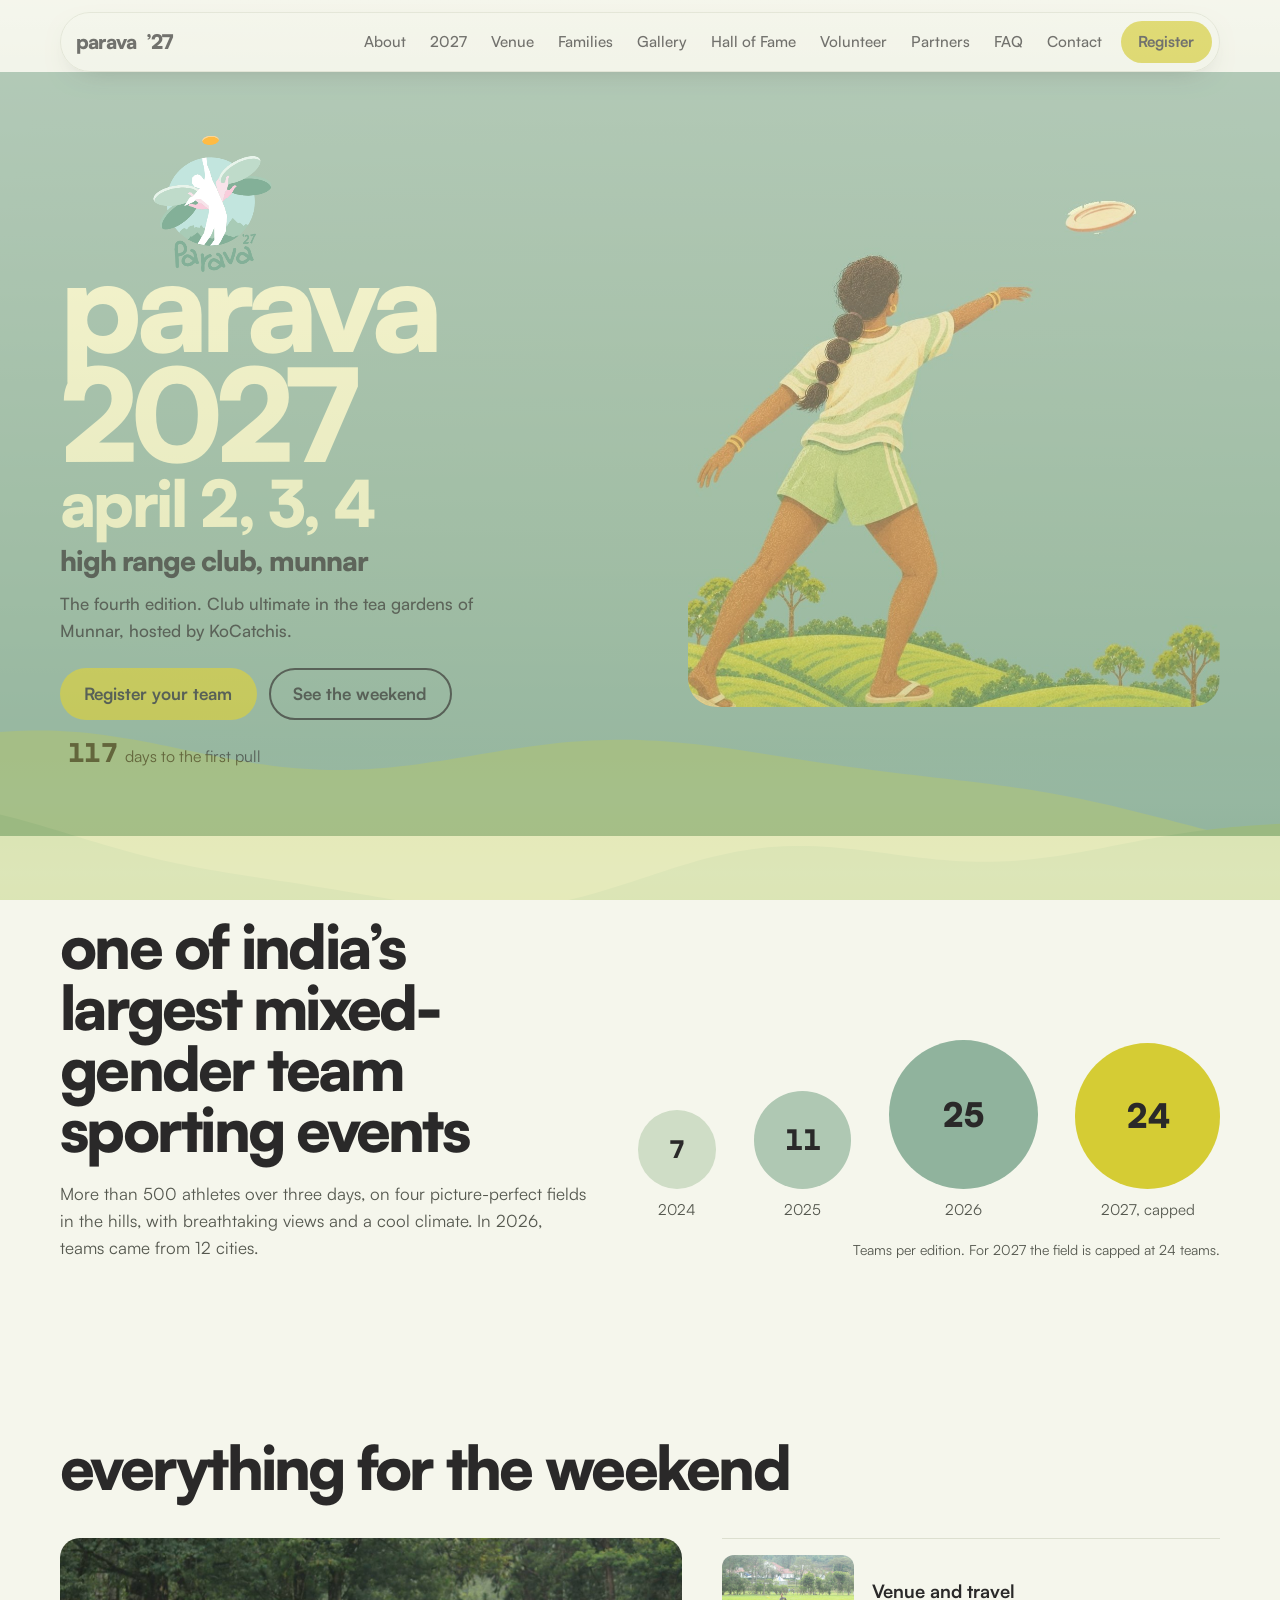
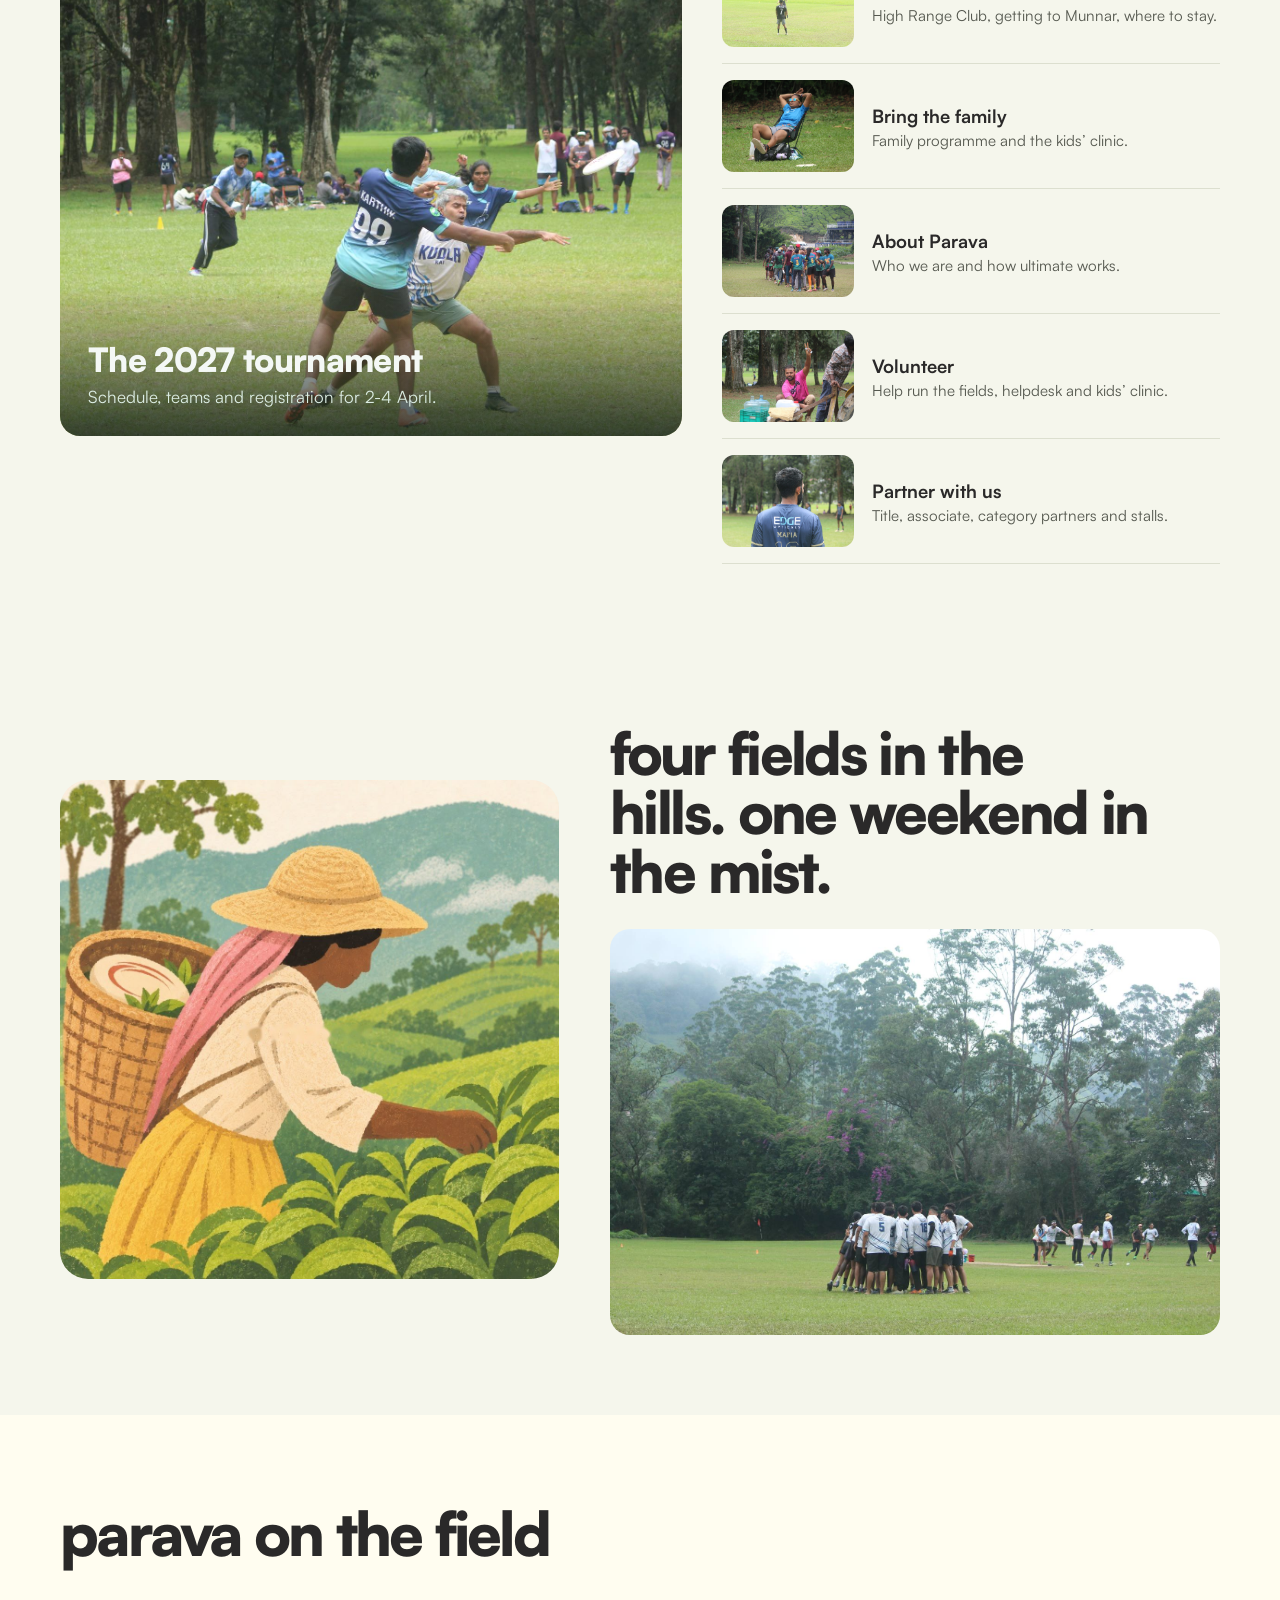
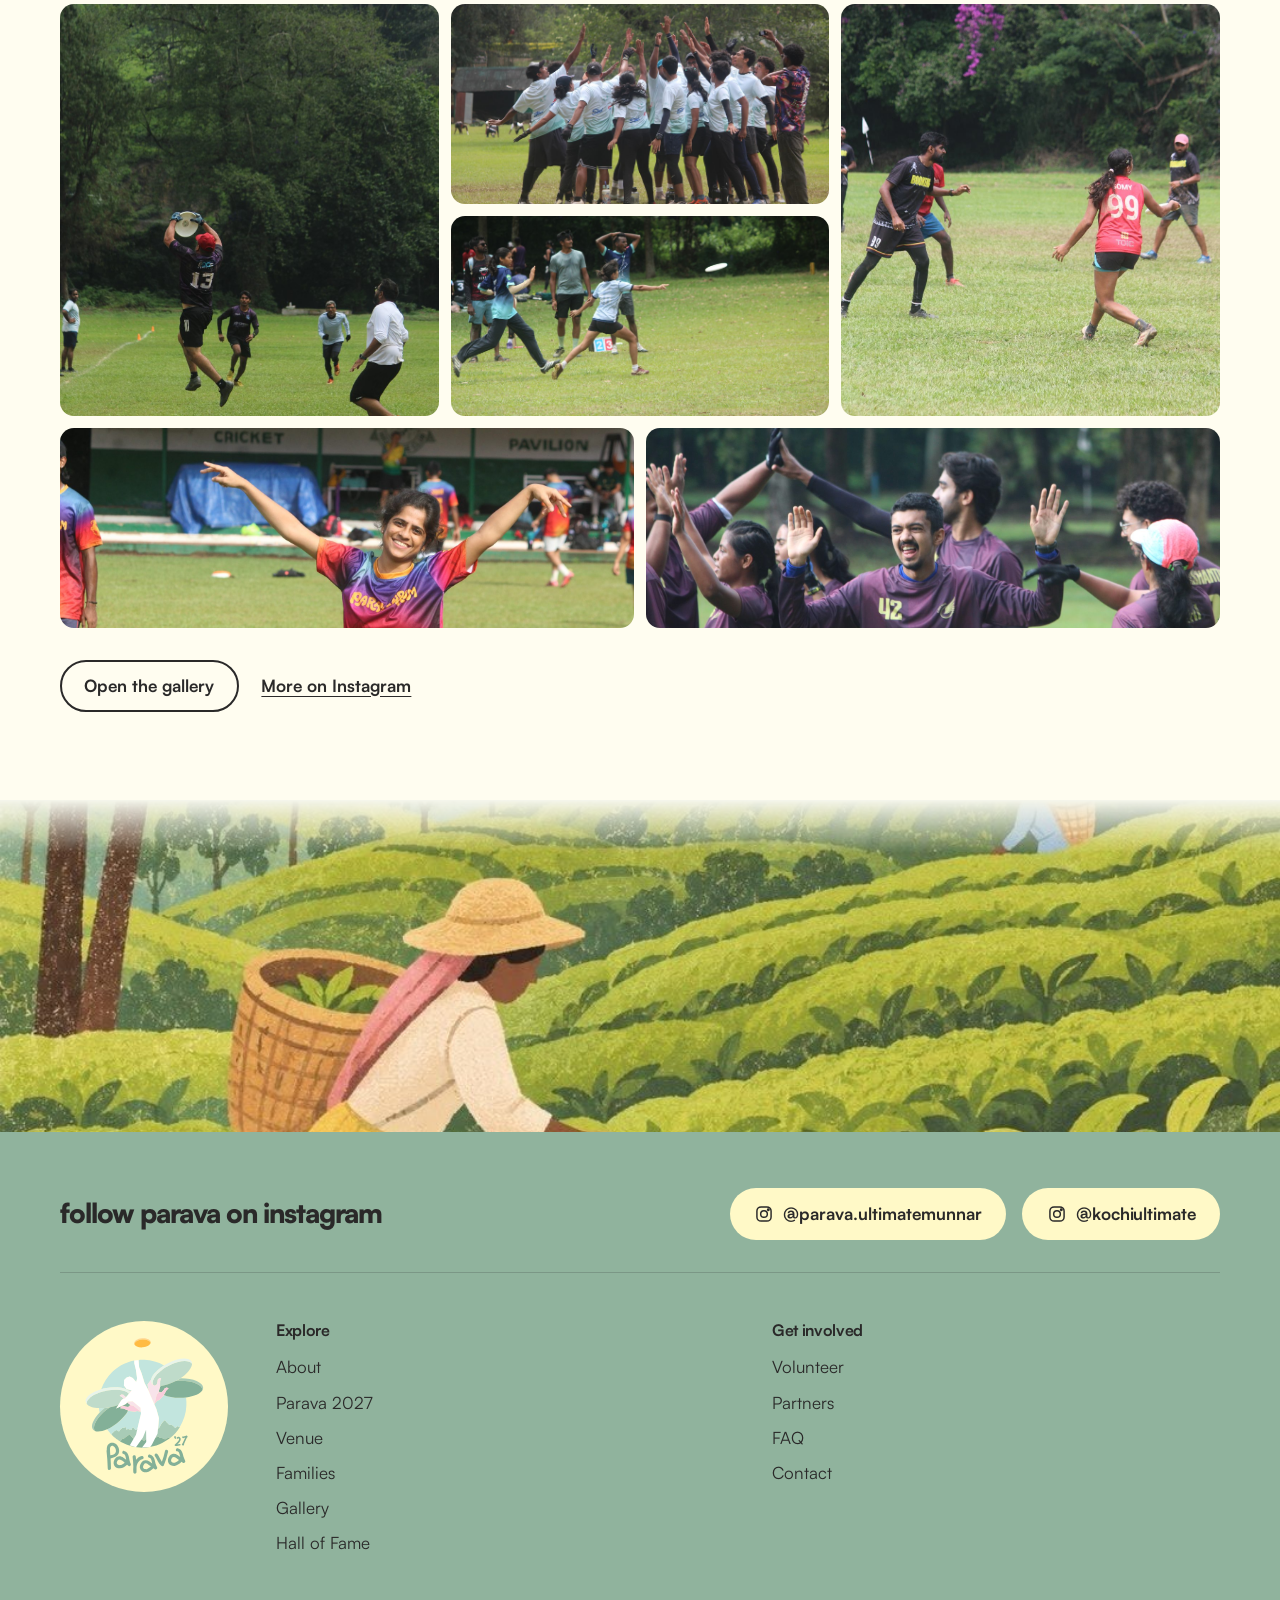
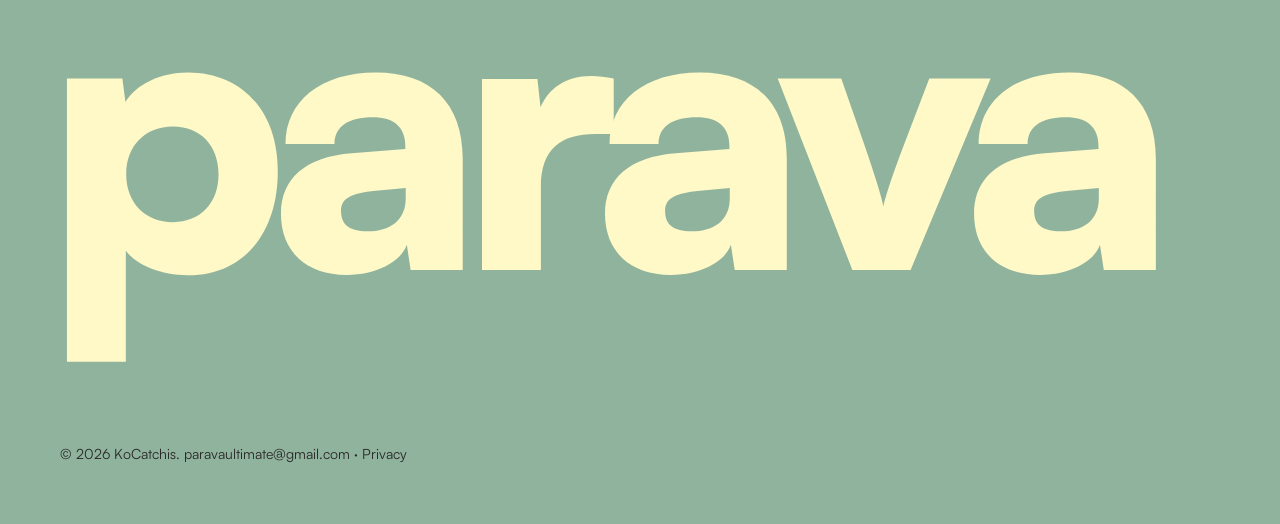
==== commit faa6719a: "Videos autoplay without waiting for the script; version tags on CSS and JS so browsers fetch new cop" ====
--- a/index.html
+++ b/index.html
@@ -21,8 +21,8 @@
 <link rel="apple-touch-icon" href="assets/apple-touch-icon.png">
 <link rel="preload" as="image" href="assets/logo-2027.svg" fetchpriority="high">
 <link rel="preload" href="assets/fonts/satoshi-black.woff2" as="font" type="font/woff2" crossorigin>
-<link rel="stylesheet" href="styles.css">
-<link rel="stylesheet" href="home.css">
+<link rel="stylesheet" href="styles.css?v=20261120b">
+<link rel="stylesheet" href="home.css?v=20261120b">
 <style>
 /* ---------- intro: disc is thrown past the camera, hyzers across the tea hills, is caught as the logo's own disc, logo reveals, then flies into the hero logo ---------- */
 .intro{position:fixed;inset:0;z-index:100;display:grid;place-items:center;overflow:hidden;cursor:pointer;background:#90B39D;
@@ -165,8 +165,8 @@
     <p class="legal">© 2026 KoCatchis. <a href="mailto:paravaultimate@gmail.com">paravaultimate@gmail.com</a> · <a href="privacy.html">Privacy</a></p>
   </div>
 </footer>
-<script src="site.js"></script>
-<script src="home.js"></script>
+<script src="site.js?v=20261120b"></script>
+<script src="home.js?v=20261120b"></script>
 <script>
 // Intro: plays once per session. render(t) is a pure function of time, so #intro-t=<ms> freezes a frame for checking
 // (add &video to hold on the logo instead of handing off to the page, used to export the video version).
--- a/styles.css
+++ b/styles.css
@@ -619,3 +619,18 @@
 .pagehead .pic.portrait{align-self:center;justify-self:end;width:min(100%,360px);min-height:0;aspect-ratio:2/3;margin:0 0 -2rem;border-radius:28px}
 .pagehead .pic.portrait img{object-position:50% 50%}
 @media (max-width:860px){.pagehead .pic.portrait{justify-self:start;width:min(100%,300px);margin:0 0 -2rem}}
+
+/* ---------- looped videos (site.js plays them) ---------- */
+.vid{position:relative}
+.vid video,.vid-strip video{position:absolute;inset:0;width:100%;height:100%;object-fit:cover;display:block;background:#2A2929}
+.pagehead .pic.vid video{border-radius:0}
+.vid-strip{position:relative;margin-top:2.5rem;border-radius:20px;overflow:hidden;aspect-ratio:21/9;max-width:100%;background:#2A2929}
+@media (max-width:640px){.vid-strip{aspect-ratio:16/10}}
+.vid-toggle{position:absolute;z-index:3;top:.8rem;right:.8rem;width:40px;height:40px;display:grid;place-items:center;border:0;border-radius:999px;
+  background:rgba(42,41,41,.55);color:#FFF9C7;cursor:pointer;-webkit-backdrop-filter:blur(6px);backdrop-filter:blur(6px);transition:background-color .25s var(--ease)}
+.vid-toggle:hover{background:rgba(42,41,41,.8)}
+.vid-toggle svg{width:18px;height:18px;fill:currentColor}
+.vid-toggle .i-play,.vid-toggle.paused .i-pause{display:none}
+.vid-toggle.paused .i-play{display:inline}
+.pagehead .pic.vid .vid-toggle{top:auto;bottom:6.5rem;right:1.25rem}
+@media (max-width:860px){.pagehead .pic.vid .vid-toggle{bottom:4.5rem;right:1rem}}
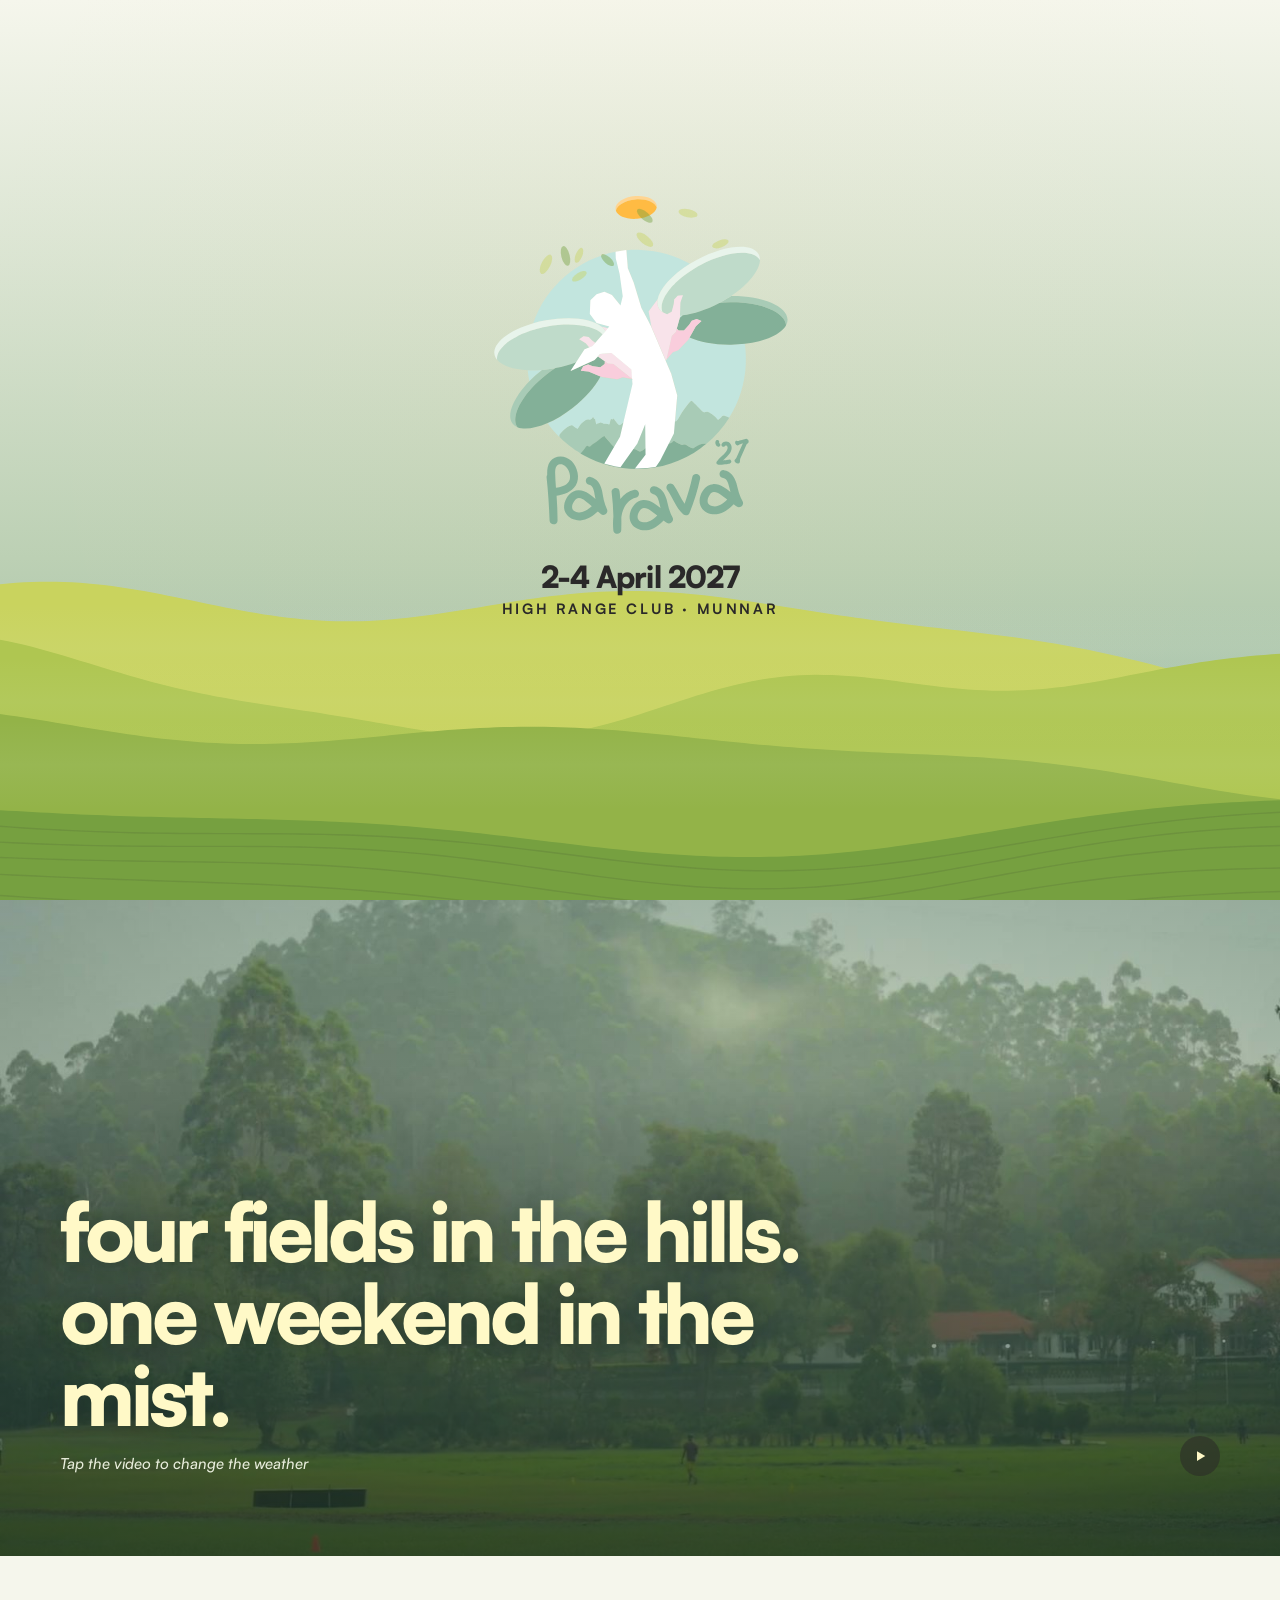
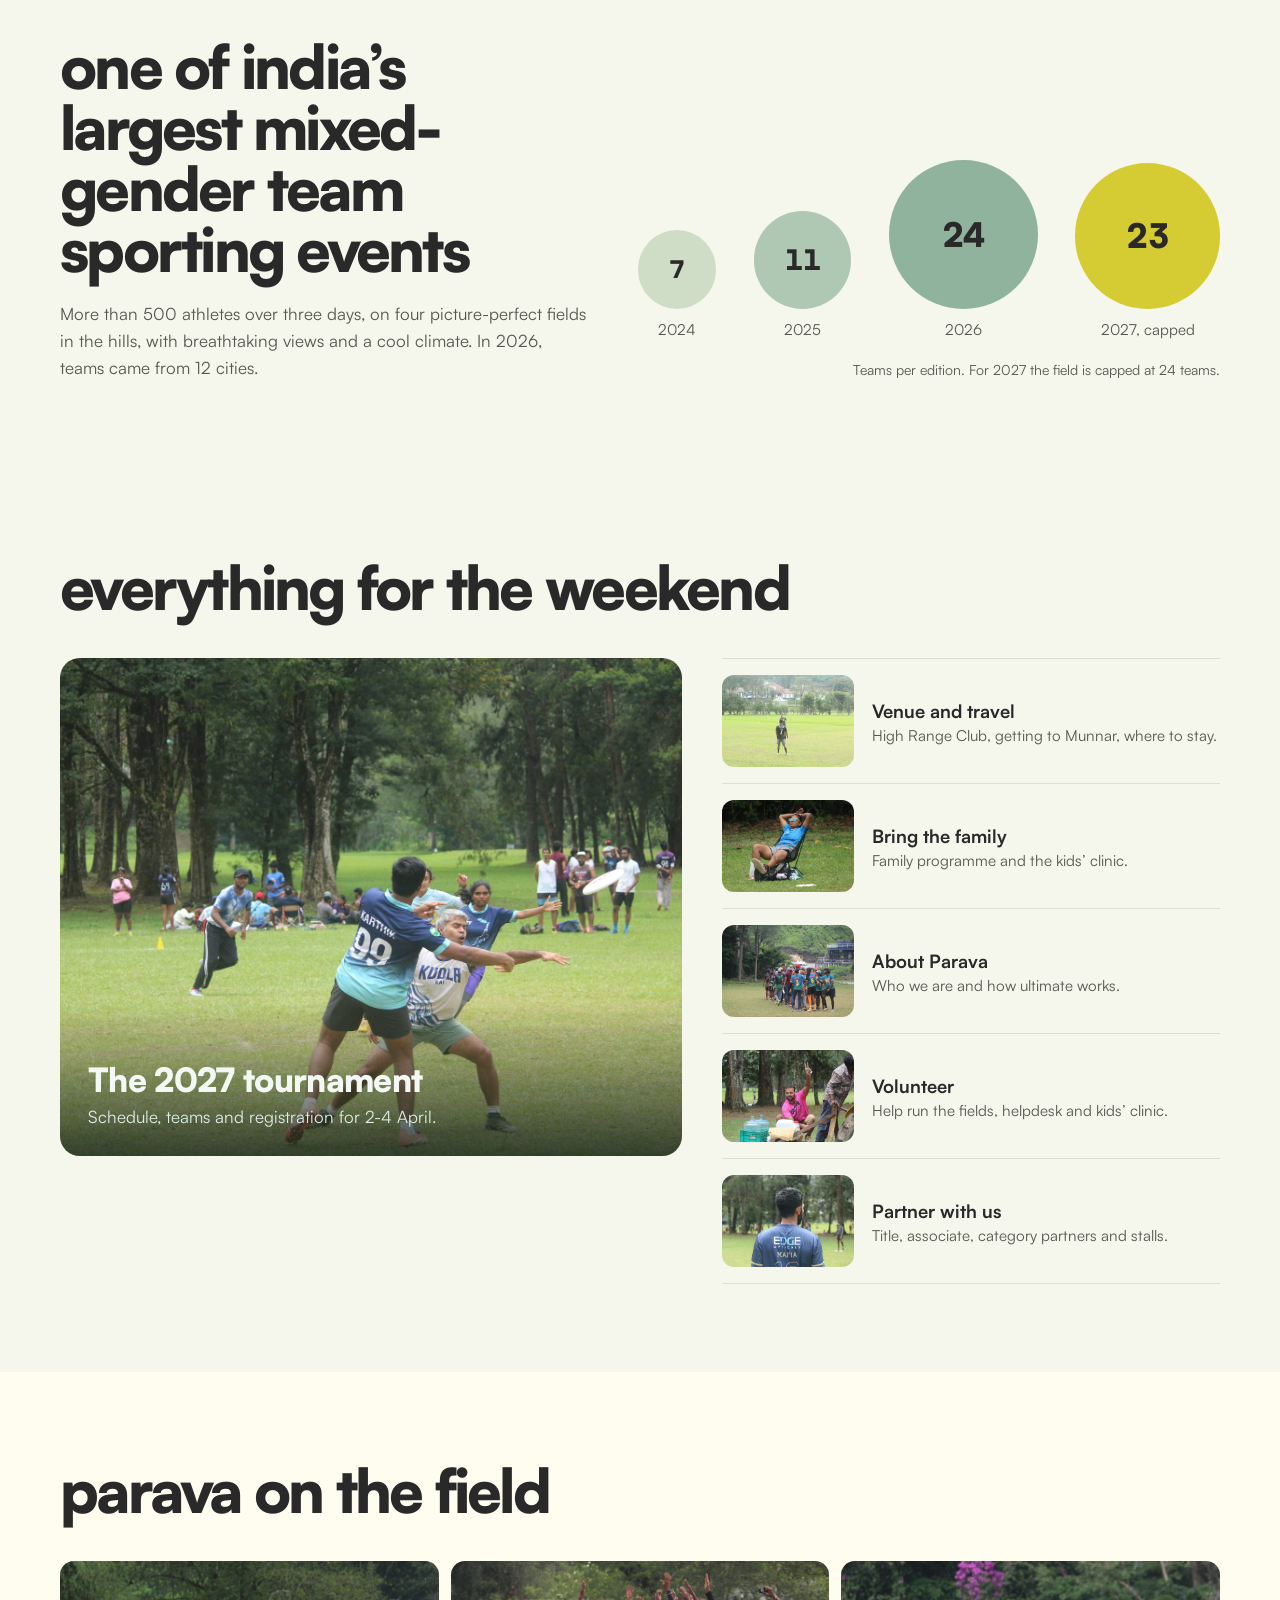
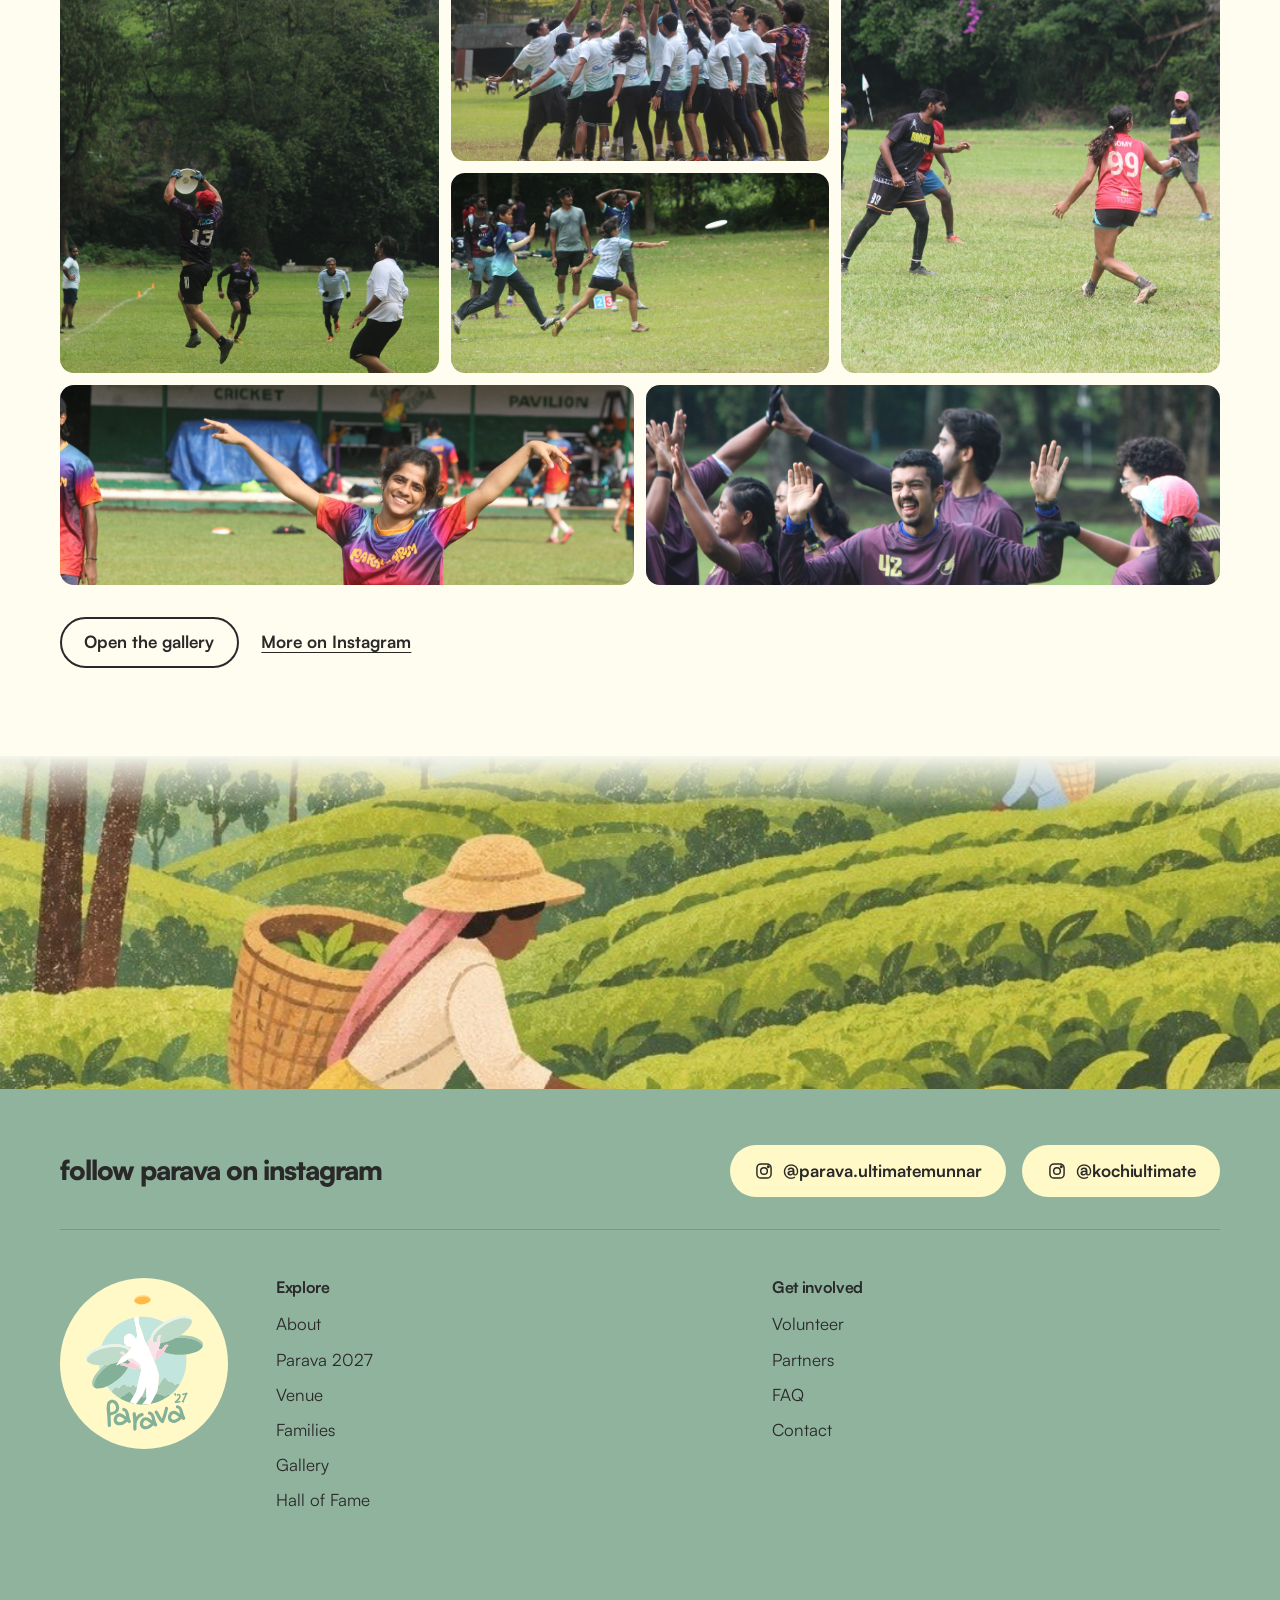
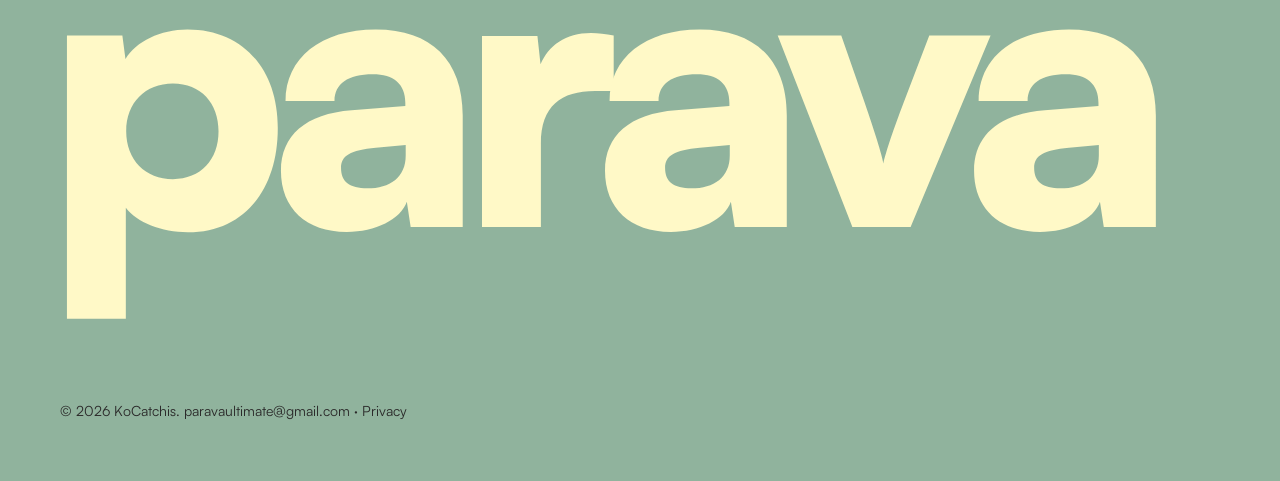
==== commit 1bf45405: "Homepage: Munnar film band under the hero with the weather on it; new section order Co-Authored-By: " ====
--- a/index.html
+++ b/index.html
@@ -21,8 +21,8 @@
 <link rel="apple-touch-icon" href="assets/apple-touch-icon.png">
 <link rel="preload" as="image" href="assets/logo-2027.svg" fetchpriority="high">
 <link rel="preload" href="assets/fonts/satoshi-black.woff2" as="font" type="font/woff2" crossorigin>
-<link rel="stylesheet" href="styles.css?v=20261120b">
-<link rel="stylesheet" href="home.css?v=20261120b">
+<link rel="stylesheet" href="styles.css?v=20261120c">
+<link rel="stylesheet" href="home.css?v=20261120c">
 <style>
 /* ---------- intro: disc is thrown past the camera, hyzers across the tea hills, is caught as the logo's own disc, logo reveals, then flies into the hero logo ---------- */
 .intro{position:fixed;inset:0;z-index:100;display:grid;place-items:center;overflow:hidden;cursor:pointer;background:#90B39D;
@@ -86,6 +86,11 @@
     <div class="hero-art"><img src="assets/art/thrower-sage.jpg" width="1062" height="1060" fetchpriority="high" alt="Illustration: a player throws a disc over the tea hills"></div>
   </div>
 </header>
+<section class="film-band" aria-label="Munnar">
+  <div class="hero-photo film"><video class="film-video" muted loop playsinline preload="none" poster="assets/video/munnar-poster.jpg" data-src-wide="assets/video/munnar-1600.mp4" data-src-narrow="assets/video/munnar-960.mp4" aria-label="Video: mist, meadows, players and blossoms at High Range Club, Munnar"></video><div class="wx-layer sunny" aria-hidden="true"><i class="warm"></i><i class="glow"></i><i class="sweep"></i></div><div class="wx-layer misty" aria-hidden="true"><i class="haze"></i><i class="bank"></i><i class="bank"></i></div><div class="wx-layer rainy" aria-hidden="true"><i class="cool"></i><i class="sheet"></i><i class="sheet"></i><i class="drop"></i><i class="drop"></i><i class="drop"></i></div></div>
+  <div class="wrap"><p class="tagline"><span data-throw="left">Four fields in the hills. One weekend in the mist.</span></p><p class="film-hint">Tap the video to change the weather</p></div>
+  <button class="vid-toggle film-toggle" type="button" aria-label="Pause the video" hidden><svg viewBox="0 0 24 24" aria-hidden="true"><rect class="i-pause" x="7" y="5" width="3.5" height="14" rx="1"/><rect class="i-pause" x="13.5" y="5" width="3.5" height="14" rx="1"/><path class="i-play" d="M8 5.5v13l11-6.5z"/></svg></button>
+</section>
 <section class="numbers home-numbers grain" aria-labelledby="num-h">
   <div class="wrap">
     <div>
@@ -106,7 +111,7 @@
 <section class="block plan">
   <div class="wrap">
     <h2><span data-throw="right">Everything for the weekend</span></h2>
-    <span class="throw-note" data-at="2" data-dx="14" data-dy="-40">huck it</span>
+    <span class="throw-note" data-at="3" data-dx="14" data-dy="-40">huck it</span>
     <div class="plan-grid">
       <a class="feature" href="tournament.html"><img src="assets/2026/p26-3672.jpg" alt="Two players contest a throw in a crowded field" loading="lazy"><div><b>The 2027 tournament</b><span>Schedule, teams and registration for 2-4 April.</span></div></a>
       <ul class="plan-list">
@@ -119,15 +124,6 @@
     </div>
   </div>
 </section>
-<section class="tagline-band munnar-band" aria-label="Parava in one line">
-  <div class="wrap">
-    <div class="art-frame"><img src="assets/art/tea-picker.jpg" width="1080" height="1080" loading="lazy" alt="Illustration: a tea-picker with a disc in her basket"></div>
-    <div>
-      <p class="tagline"><span data-throw="left">Four fields in the hills. One weekend in the mist.</span></p>
-      <div class="hero-photo"><img src="assets/2026/p26-3764.jpg" loading="lazy" alt="A team huddles on a wide field under misty hills"><div class="wx-layer sunny" aria-hidden="true"><i class="warm"></i><i class="glow"></i><i class="sweep"></i></div><div class="wx-layer misty" aria-hidden="true"><i class="haze"></i><i class="bank"></i><i class="bank"></i></div><div class="wx-layer rainy" aria-hidden="true"><i class="cool"></i><i class="sheet"></i><i class="sheet"></i><i class="drop"></i><i class="drop"></i><i class="drop"></i></div></div>
-    </div>
-  </div>
-</section>
 <section class="block surface home-gallery">
   <div class="wrap">
     <h2><span data-throw="right">Parava on the field</span></h2>
@@ -165,8 +161,8 @@
     <p class="legal">© 2026 KoCatchis. <a href="mailto:paravaultimate@gmail.com">paravaultimate@gmail.com</a> · <a href="privacy.html">Privacy</a></p>
   </div>
 </footer>
-<script src="site.js?v=20261120b"></script>
-<script src="home.js?v=20261120b"></script>
+<script src="site.js?v=20261120c"></script>
+<script src="home.js?v=20261120c"></script>
 <script>
 // Intro: plays once per session. render(t) is a pure function of time, so #intro-t=<ms> freezes a frame for checking
 // (add &video to hold on the logo instead of handing off to the page, used to export the video version).
--- a/home.css
+++ b/home.css
@@ -186,3 +186,18 @@
 .plan-list img{width:132px;height:92px;border-radius:12px}
 @media (max-width:560px){.plan-list a{grid-template-columns:104px 1fr}.plan-list img{width:104px;height:76px}}
 .munnar-band .tagline{line-height:1}
+
+/* ---------- the Munnar film: a full-width video band under the hero (home.js loads and plays it) ---------- */
+.film-band{position:relative;isolation:isolate;min-height:clamp(420px,80svh,820px);display:flex;align-items:flex-end;overflow:hidden;background:#2E4A3C;color:var(--cream)}
+.film-band .hero-photo.film{position:absolute;inset:0;margin:0;border-radius:0;z-index:-1;aspect-ratio:auto}
+.film-band .film-video{position:absolute;inset:0;width:100%;height:100%;object-fit:cover;display:block;transition:filter 1.6s var(--ease)}
+.film-band .hero-photo.film::after{content:"";position:absolute;inset:0;pointer-events:none;
+  background:linear-gradient(180deg,rgba(46,74,60,.25) 0%,rgba(46,74,60,0) 35%,rgba(36,60,48,.55) 75%,rgba(30,50,40,.8) 100%)}
+.film-band .wrap{position:relative;z-index:5;padding-block:0 clamp(2.5rem,7vw,5rem);pointer-events:none}
+.film-band .tagline{color:var(--cream);font-weight:900;font-size:clamp(2.6rem,6.4vw,5.8rem);line-height:1;letter-spacing:-.05em;text-transform:lowercase;max-width:14ch;margin:0;text-shadow:0 2px 24px rgba(20,36,28,.35)}
+.film-hint{margin:1rem 0 0;font-style:italic;font-weight:500;color:#E9EEDD;font-size:.95rem}
+.film-band .film-toggle{top:auto;bottom:clamp(2.5rem,7vw,5rem);right:max(1.25rem,(100vw - 1160px) / 2)}
+.hero-photo.film[data-wx="sunny"] .film-video{filter:saturate(1.15) brightness(1.06) contrast(1.03)}
+.hero-photo.film[data-wx="misty"] .film-video{filter:saturate(.85) brightness(1.04)}
+.hero-photo.film[data-wx="rainy"] .film-video{filter:saturate(.8) brightness(.82) contrast(1.05)}
+@media (max-width:640px){.film-band{min-height:clamp(380px,70svh,560px)}.film-band .film-toggle{right:1rem}}
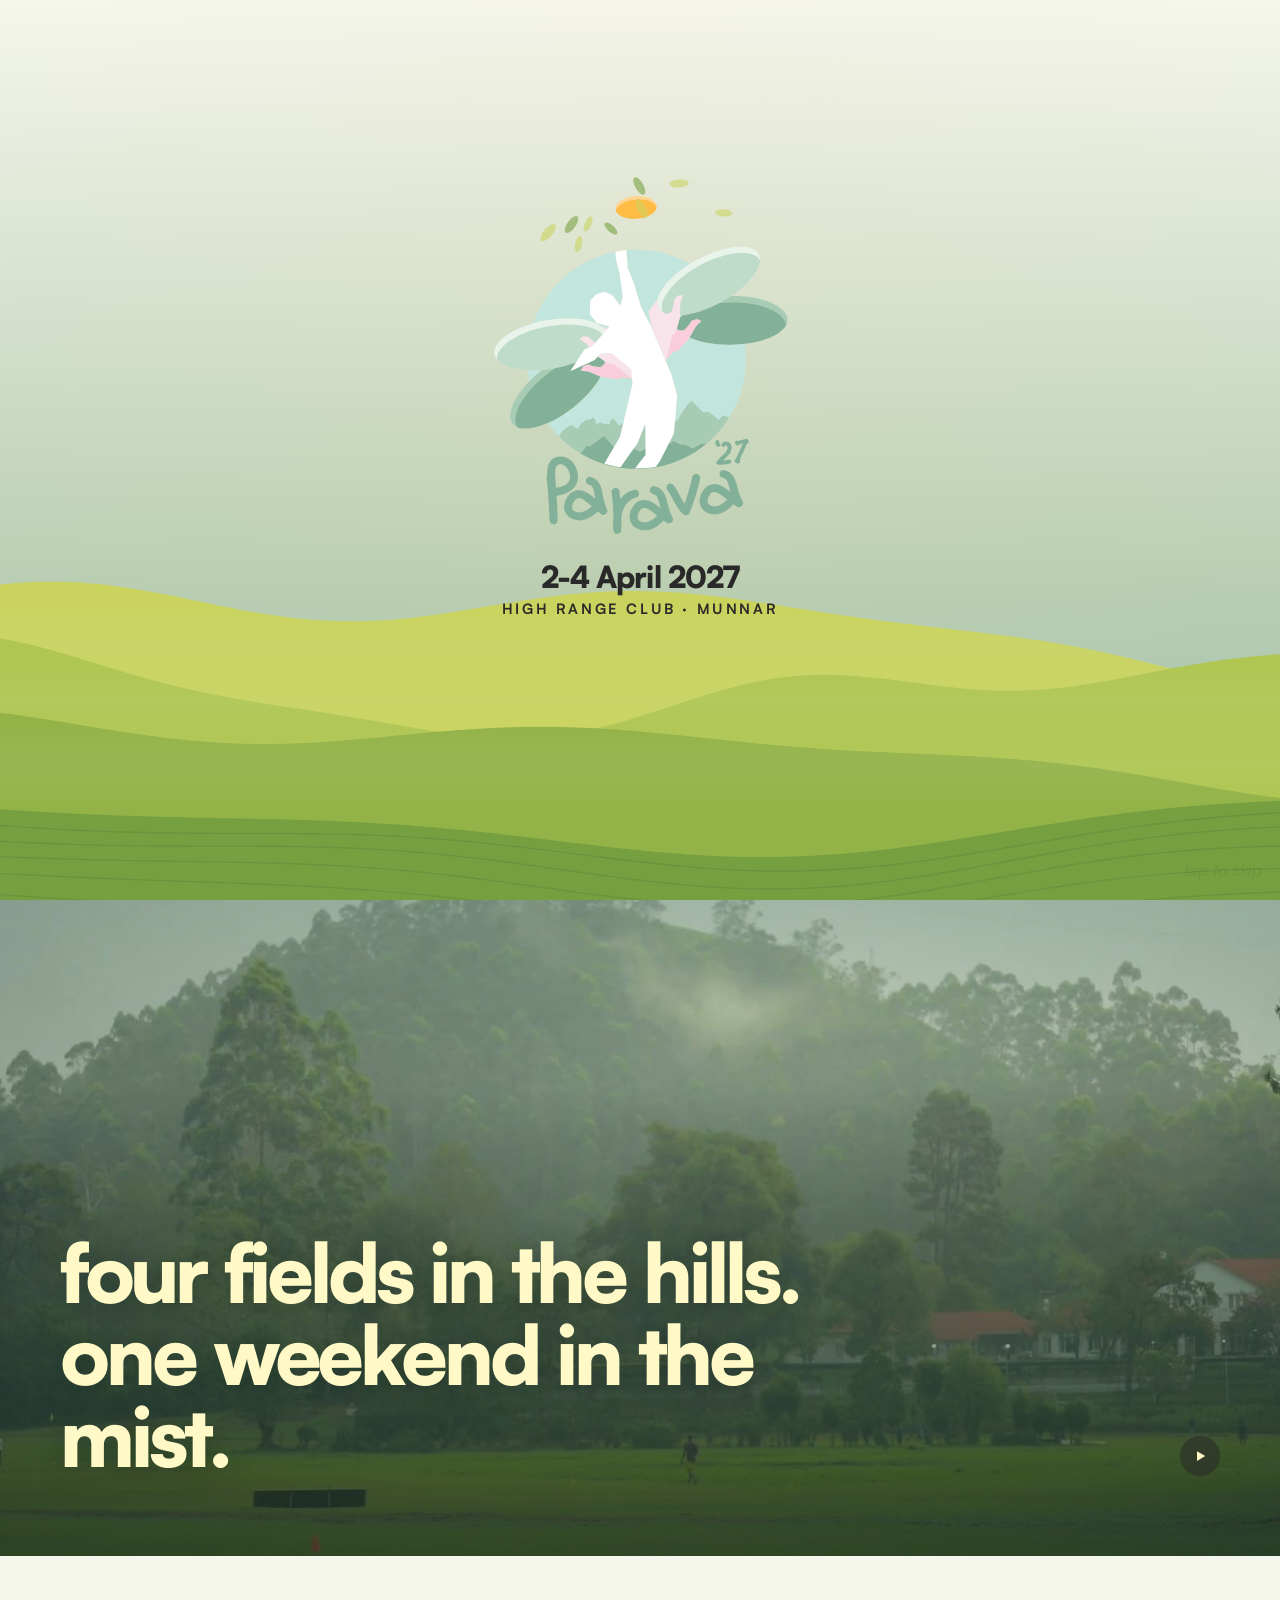
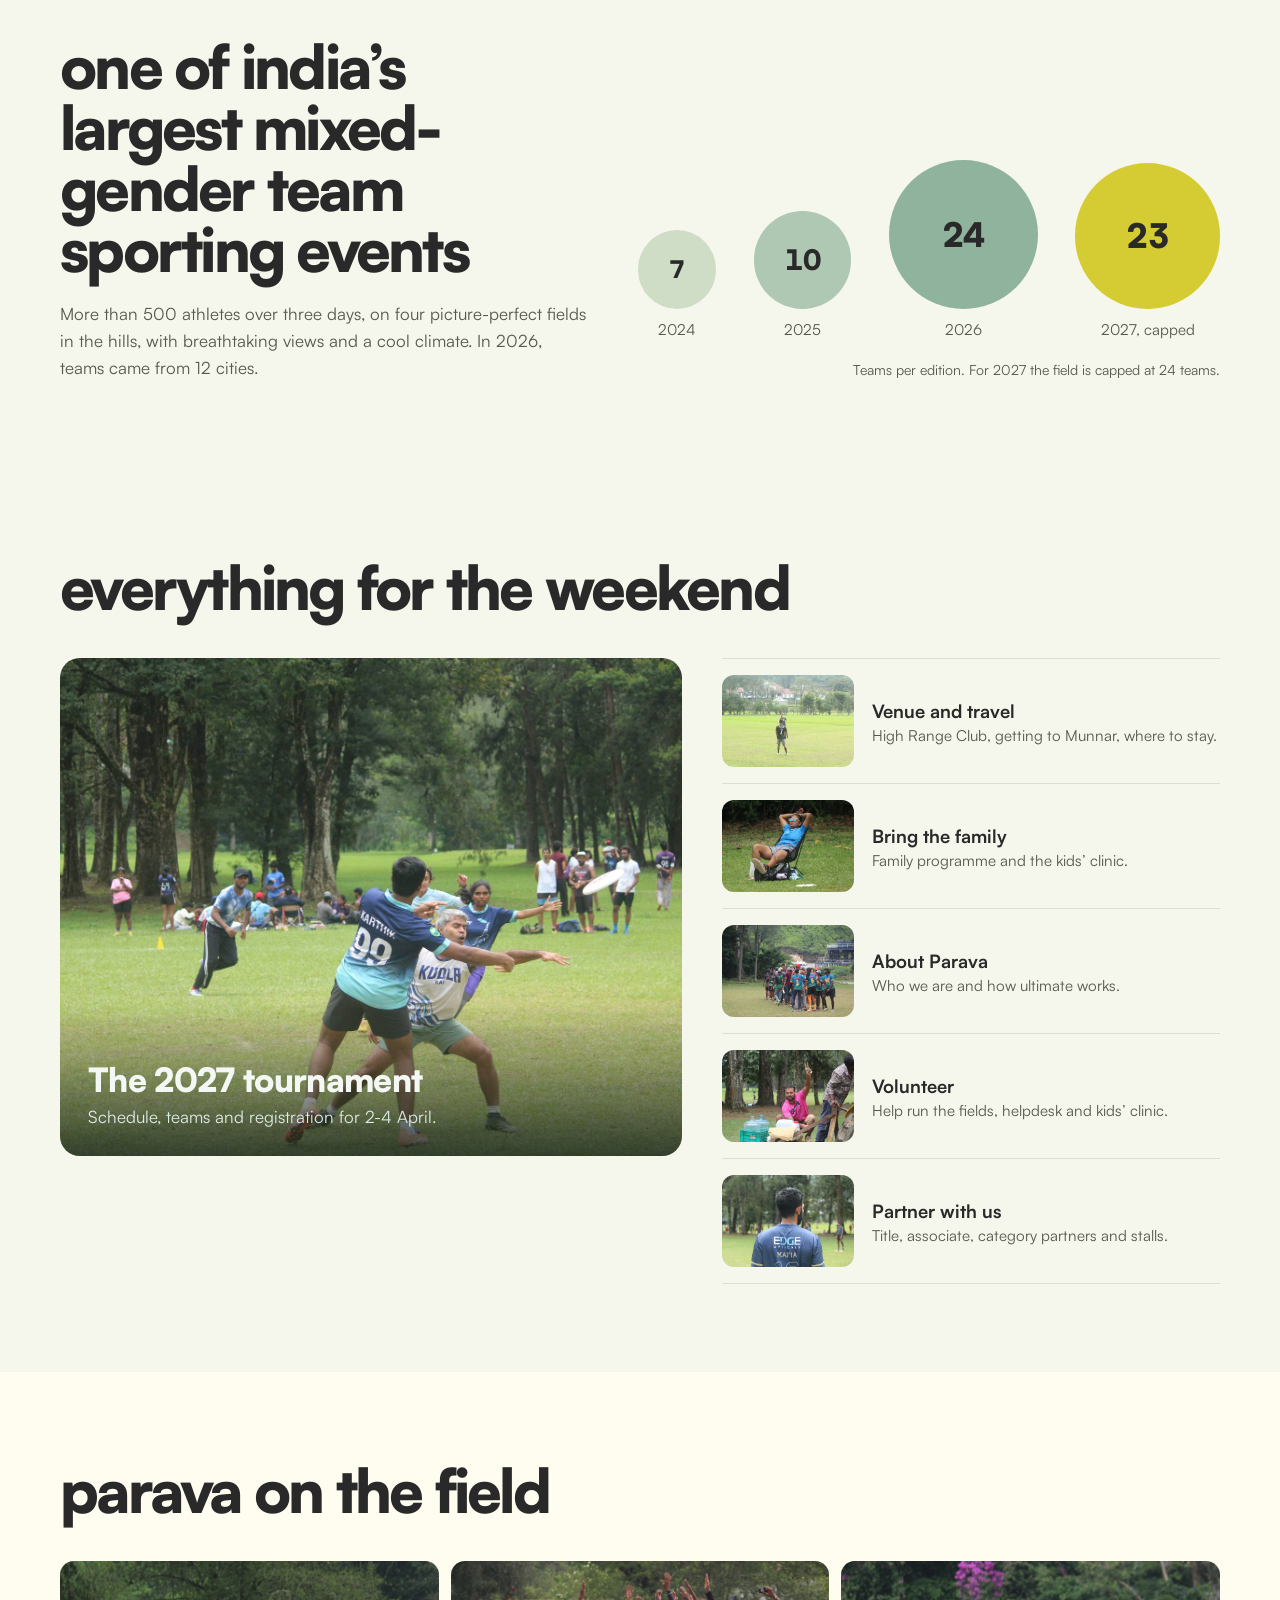
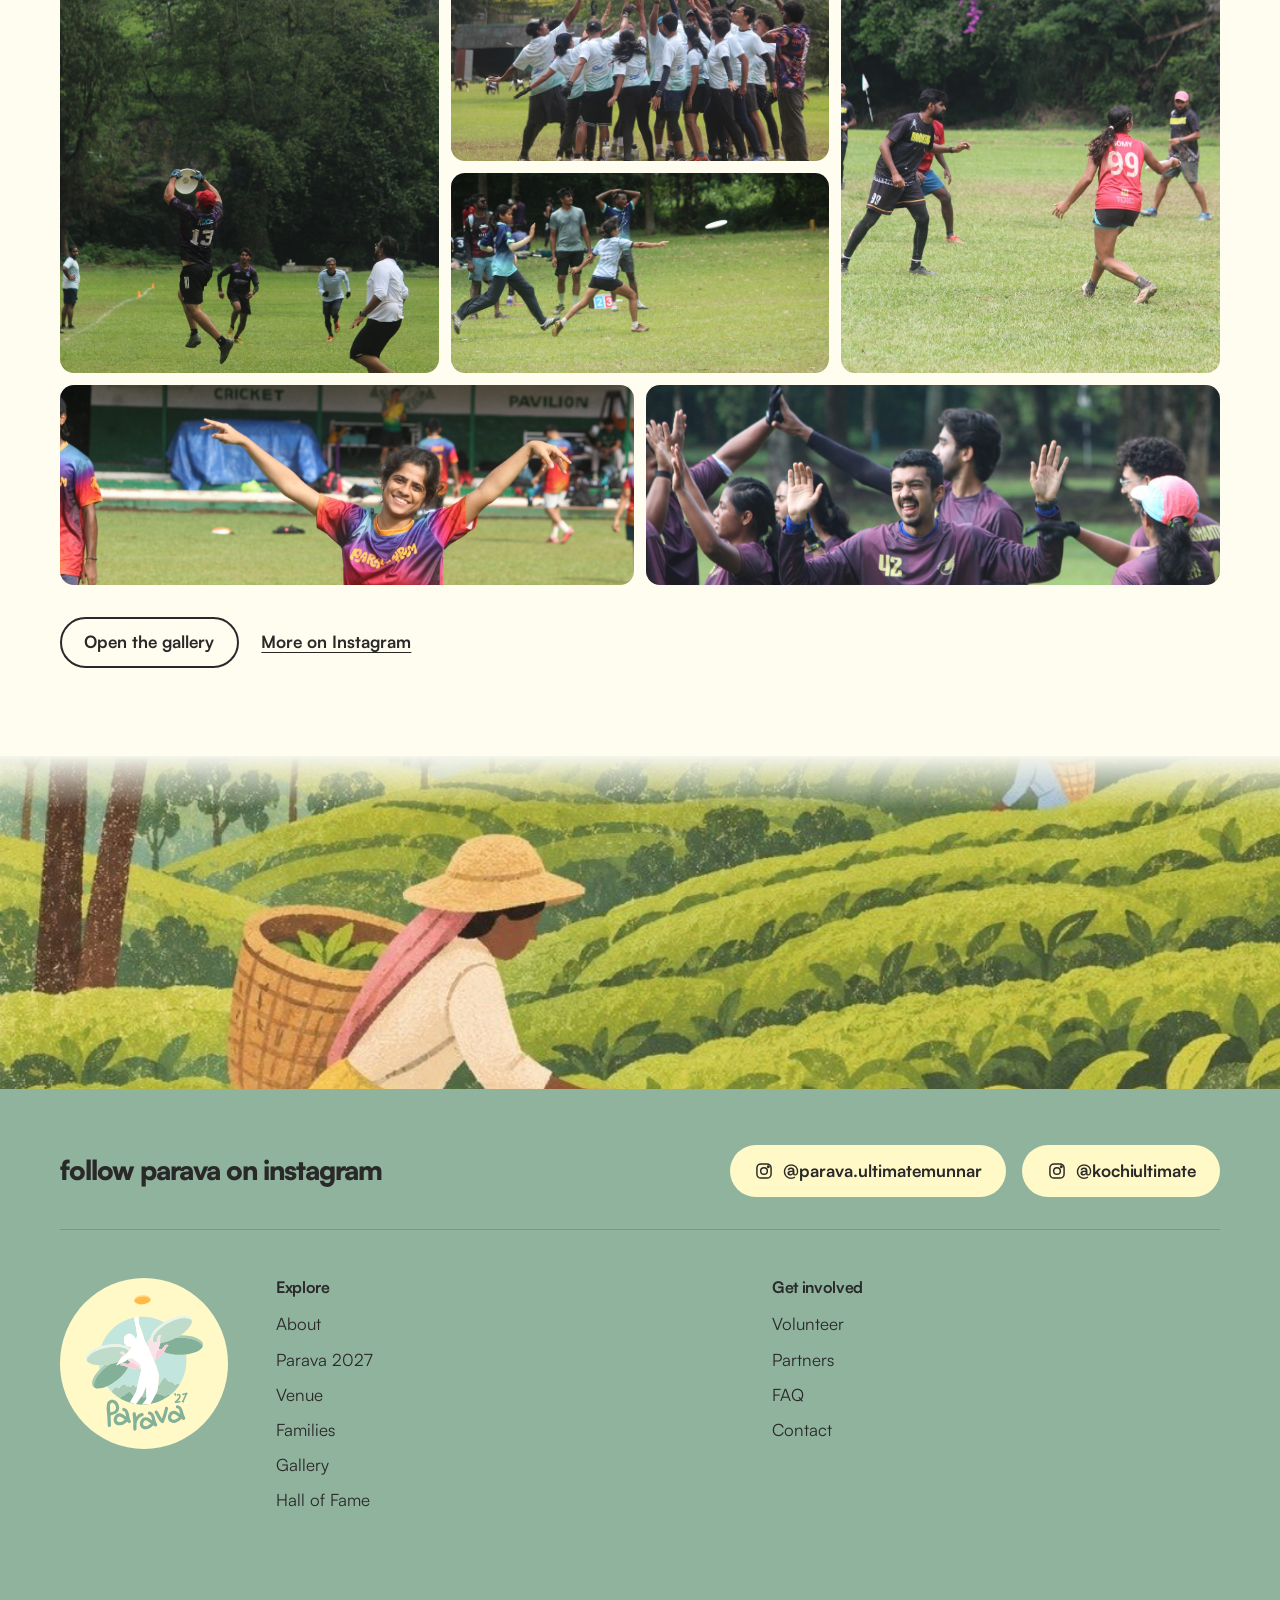
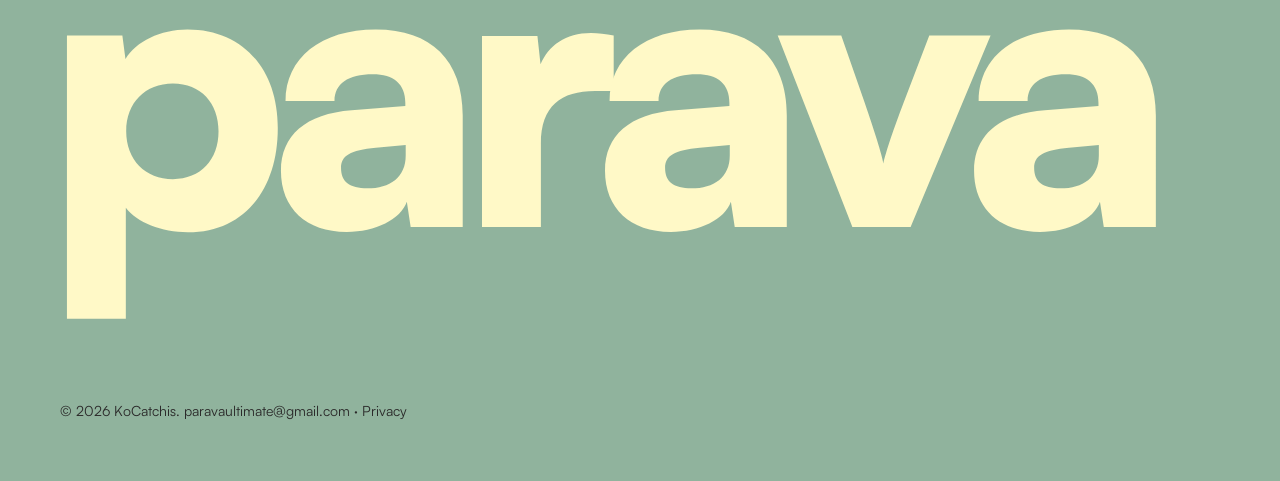
==== commit dd1b08b4: "Homepage film band: weather no longer changes on tap; hint line removed Co-Authored-By: Claude Opus " ====
--- a/index.html
+++ b/index.html
@@ -21,8 +21,8 @@
 <link rel="apple-touch-icon" href="assets/apple-touch-icon.png">
 <link rel="preload" as="image" href="assets/logo-2027.svg" fetchpriority="high">
 <link rel="preload" href="assets/fonts/satoshi-black.woff2" as="font" type="font/woff2" crossorigin>
-<link rel="stylesheet" href="styles.css?v=20261120c">
-<link rel="stylesheet" href="home.css?v=20261120c">
+<link rel="stylesheet" href="styles.css?v=20261120d">
+<link rel="stylesheet" href="home.css?v=20261120d">
 <style>
 /* ---------- intro: disc is thrown past the camera, hyzers across the tea hills, is caught as the logo's own disc, logo reveals, then flies into the hero logo ---------- */
 .intro{position:fixed;inset:0;z-index:100;display:grid;place-items:center;overflow:hidden;cursor:pointer;background:#90B39D;
@@ -88,7 +88,7 @@
 </header>
 <section class="film-band" aria-label="Munnar">
   <div class="hero-photo film"><video class="film-video" muted loop playsinline preload="none" poster="assets/video/munnar-poster.jpg" data-src-wide="assets/video/munnar-1600.mp4" data-src-narrow="assets/video/munnar-960.mp4" aria-label="Video: mist, meadows, players and blossoms at High Range Club, Munnar"></video><div class="wx-layer sunny" aria-hidden="true"><i class="warm"></i><i class="glow"></i><i class="sweep"></i></div><div class="wx-layer misty" aria-hidden="true"><i class="haze"></i><i class="bank"></i><i class="bank"></i></div><div class="wx-layer rainy" aria-hidden="true"><i class="cool"></i><i class="sheet"></i><i class="sheet"></i><i class="drop"></i><i class="drop"></i><i class="drop"></i></div></div>
-  <div class="wrap"><p class="tagline"><span data-throw="left">Four fields in the hills. One weekend in the mist.</span></p><p class="film-hint">Tap the video to change the weather</p></div>
+  <div class="wrap"><p class="tagline"><span data-throw="left">Four fields in the hills. One weekend in the mist.</span></p></div>
   <button class="vid-toggle film-toggle" type="button" aria-label="Pause the video" hidden><svg viewBox="0 0 24 24" aria-hidden="true"><rect class="i-pause" x="7" y="5" width="3.5" height="14" rx="1"/><rect class="i-pause" x="13.5" y="5" width="3.5" height="14" rx="1"/><path class="i-play" d="M8 5.5v13l11-6.5z"/></svg></button>
 </section>
 <section class="numbers home-numbers grain" aria-labelledby="num-h">
@@ -161,8 +161,8 @@
     <p class="legal">© 2026 KoCatchis. <a href="mailto:paravaultimate@gmail.com">paravaultimate@gmail.com</a> · <a href="privacy.html">Privacy</a></p>
   </div>
 </footer>
-<script src="site.js?v=20261120c"></script>
-<script src="home.js?v=20261120c"></script>
+<script src="site.js?v=20261120d"></script>
+<script src="home.js?v=20261120d"></script>
 <script>
 // Intro: plays once per session. render(t) is a pure function of time, so #intro-t=<ms> freezes a frame for checking
 // (add &video to hold on the logo instead of handing off to the page, used to export the video version).
--- a/home.css
+++ b/home.css
@@ -201,3 +201,4 @@
 .hero-photo.film[data-wx="misty"] .film-video{filter:saturate(.85) brightness(1.04)}
 .hero-photo.film[data-wx="rainy"] .film-video{filter:saturate(.8) brightness(.82) contrast(1.05)}
 @media (max-width:640px){.film-band{min-height:clamp(380px,70svh,560px)}.film-band .film-toggle{right:1rem}}
+.hero-photo[data-wx]{cursor:auto}
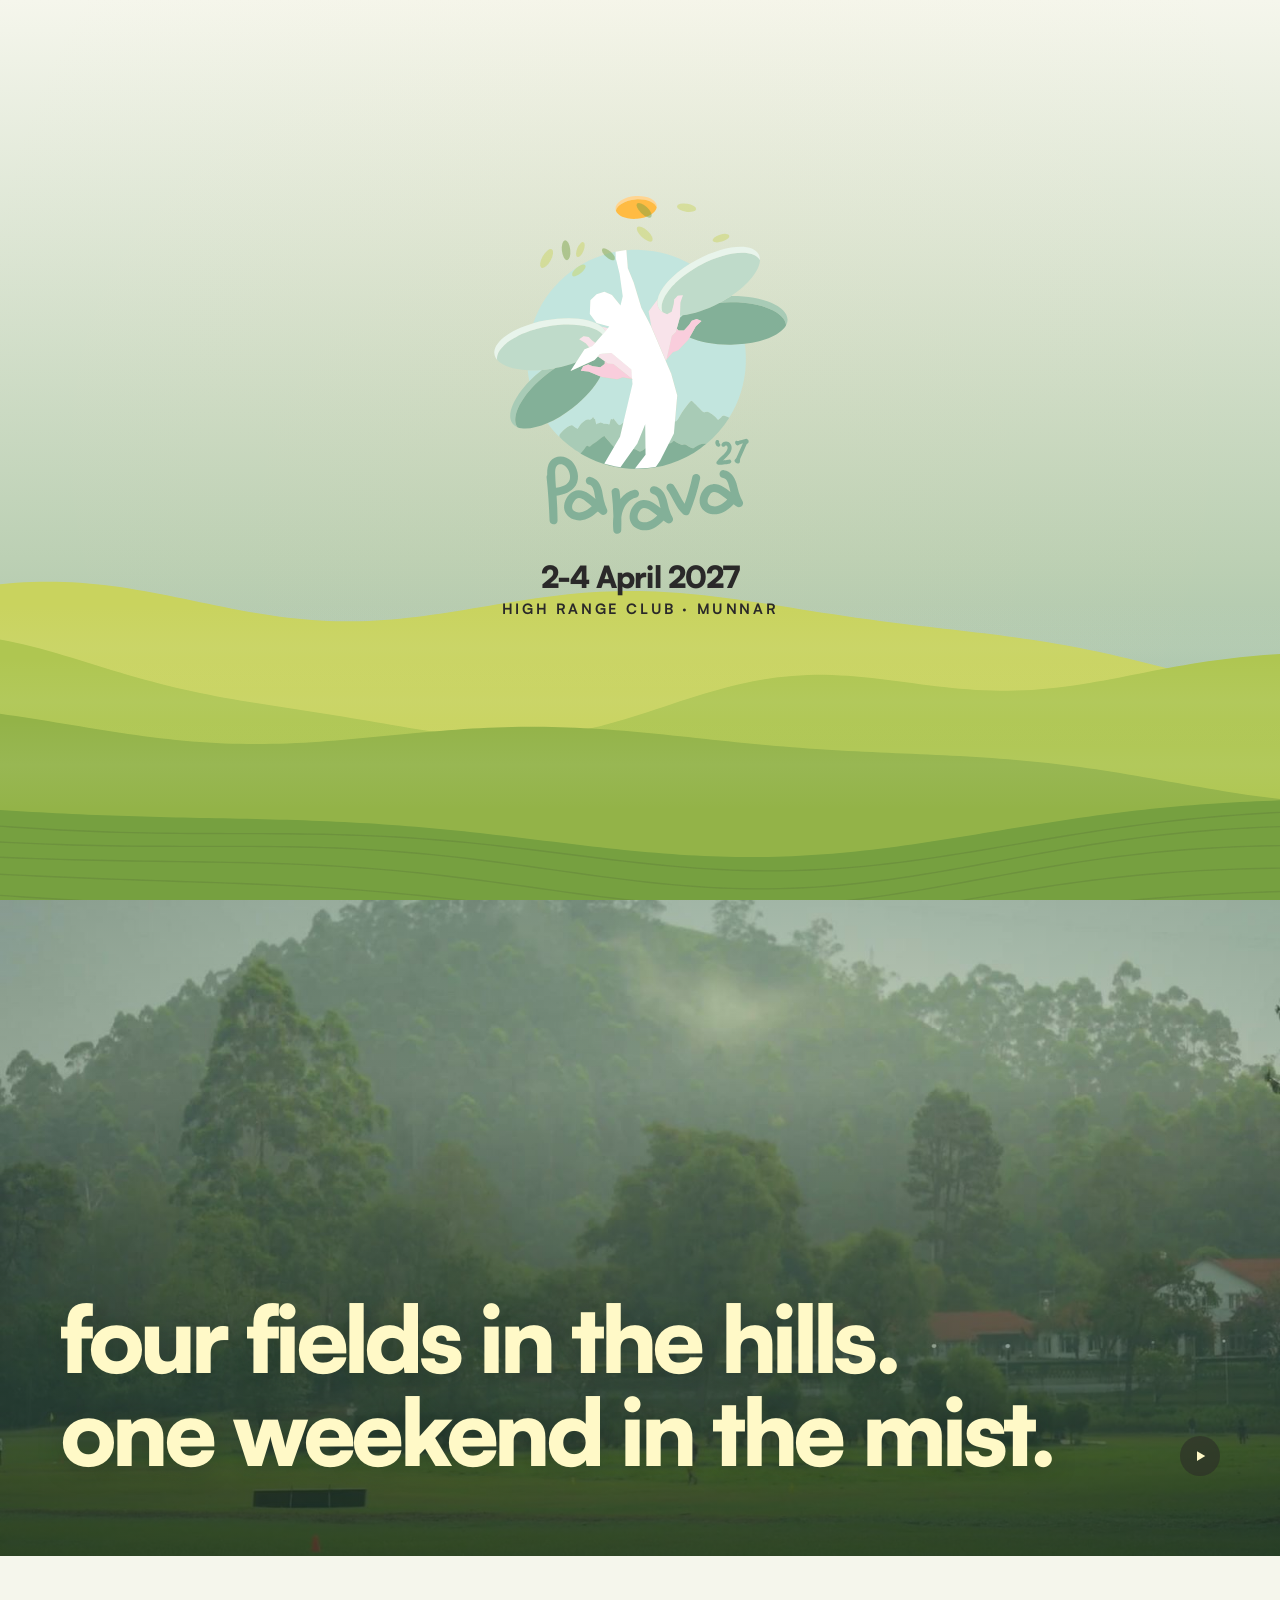
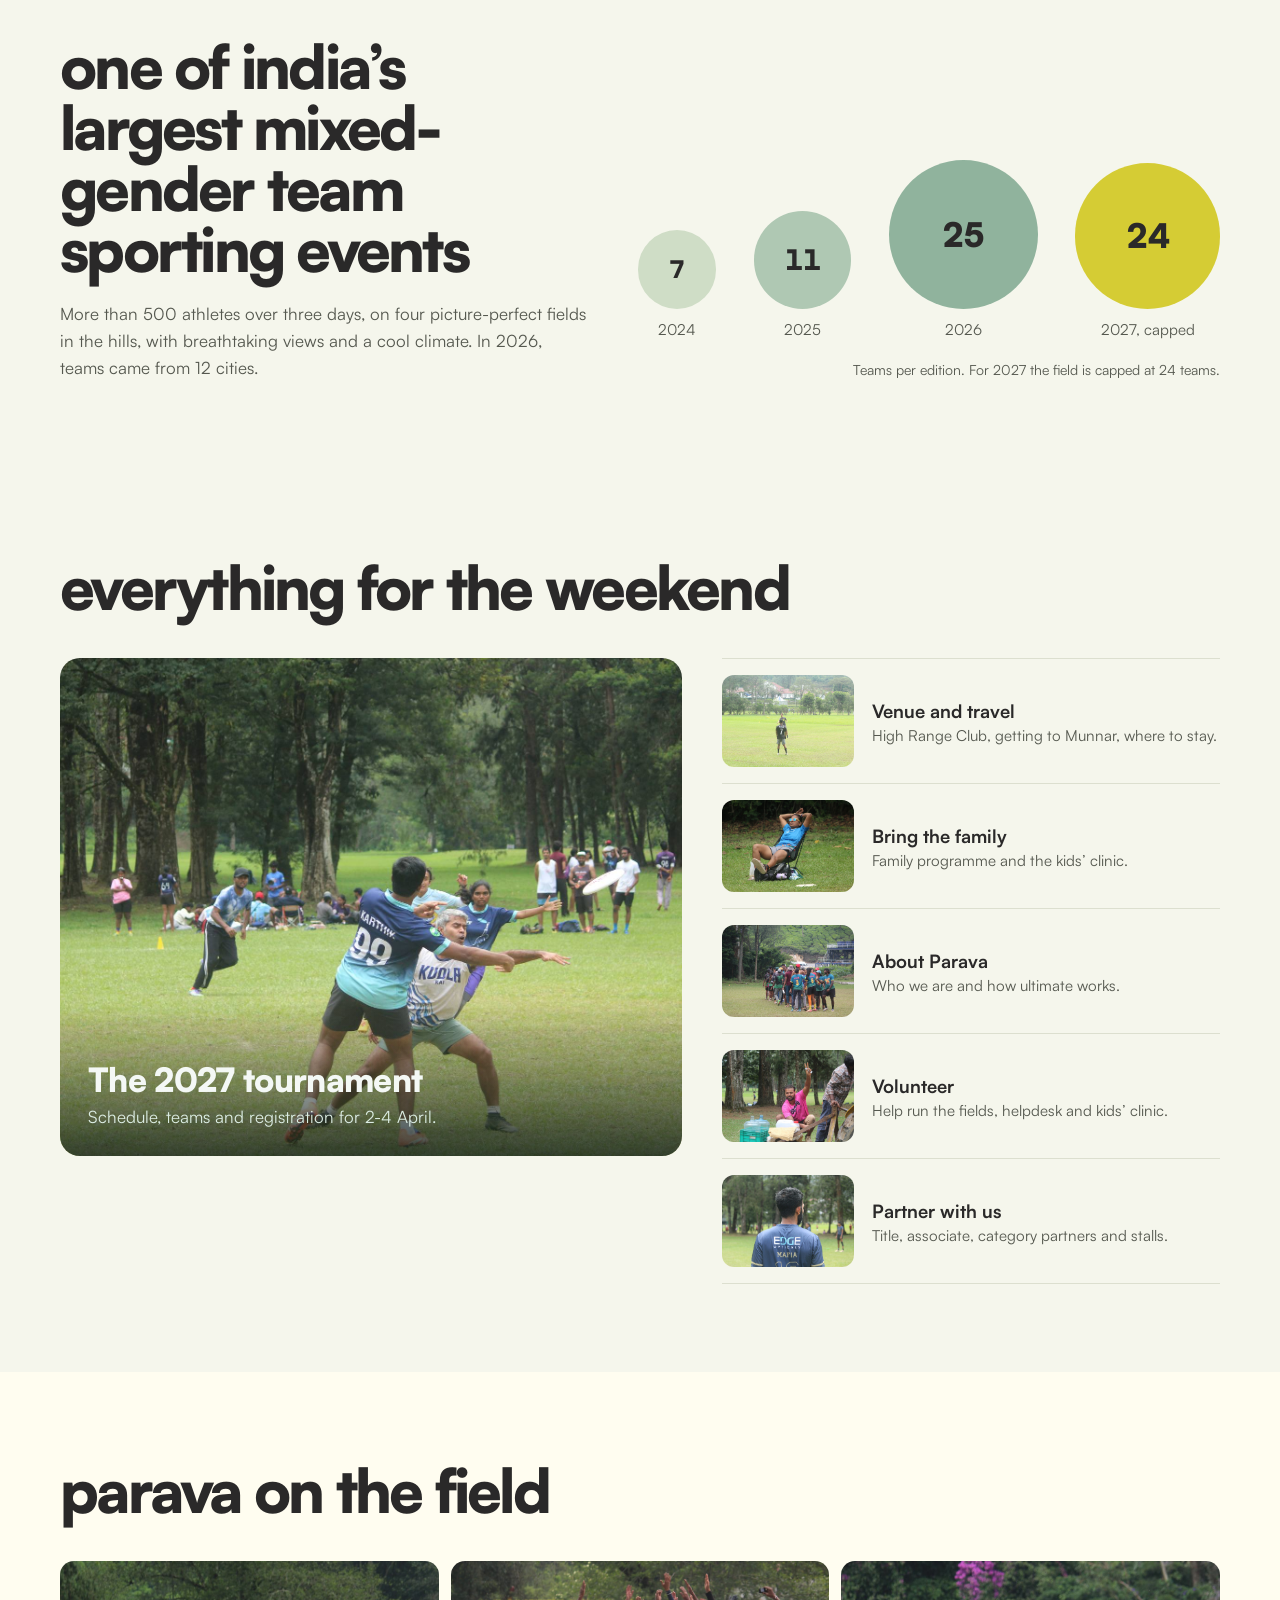
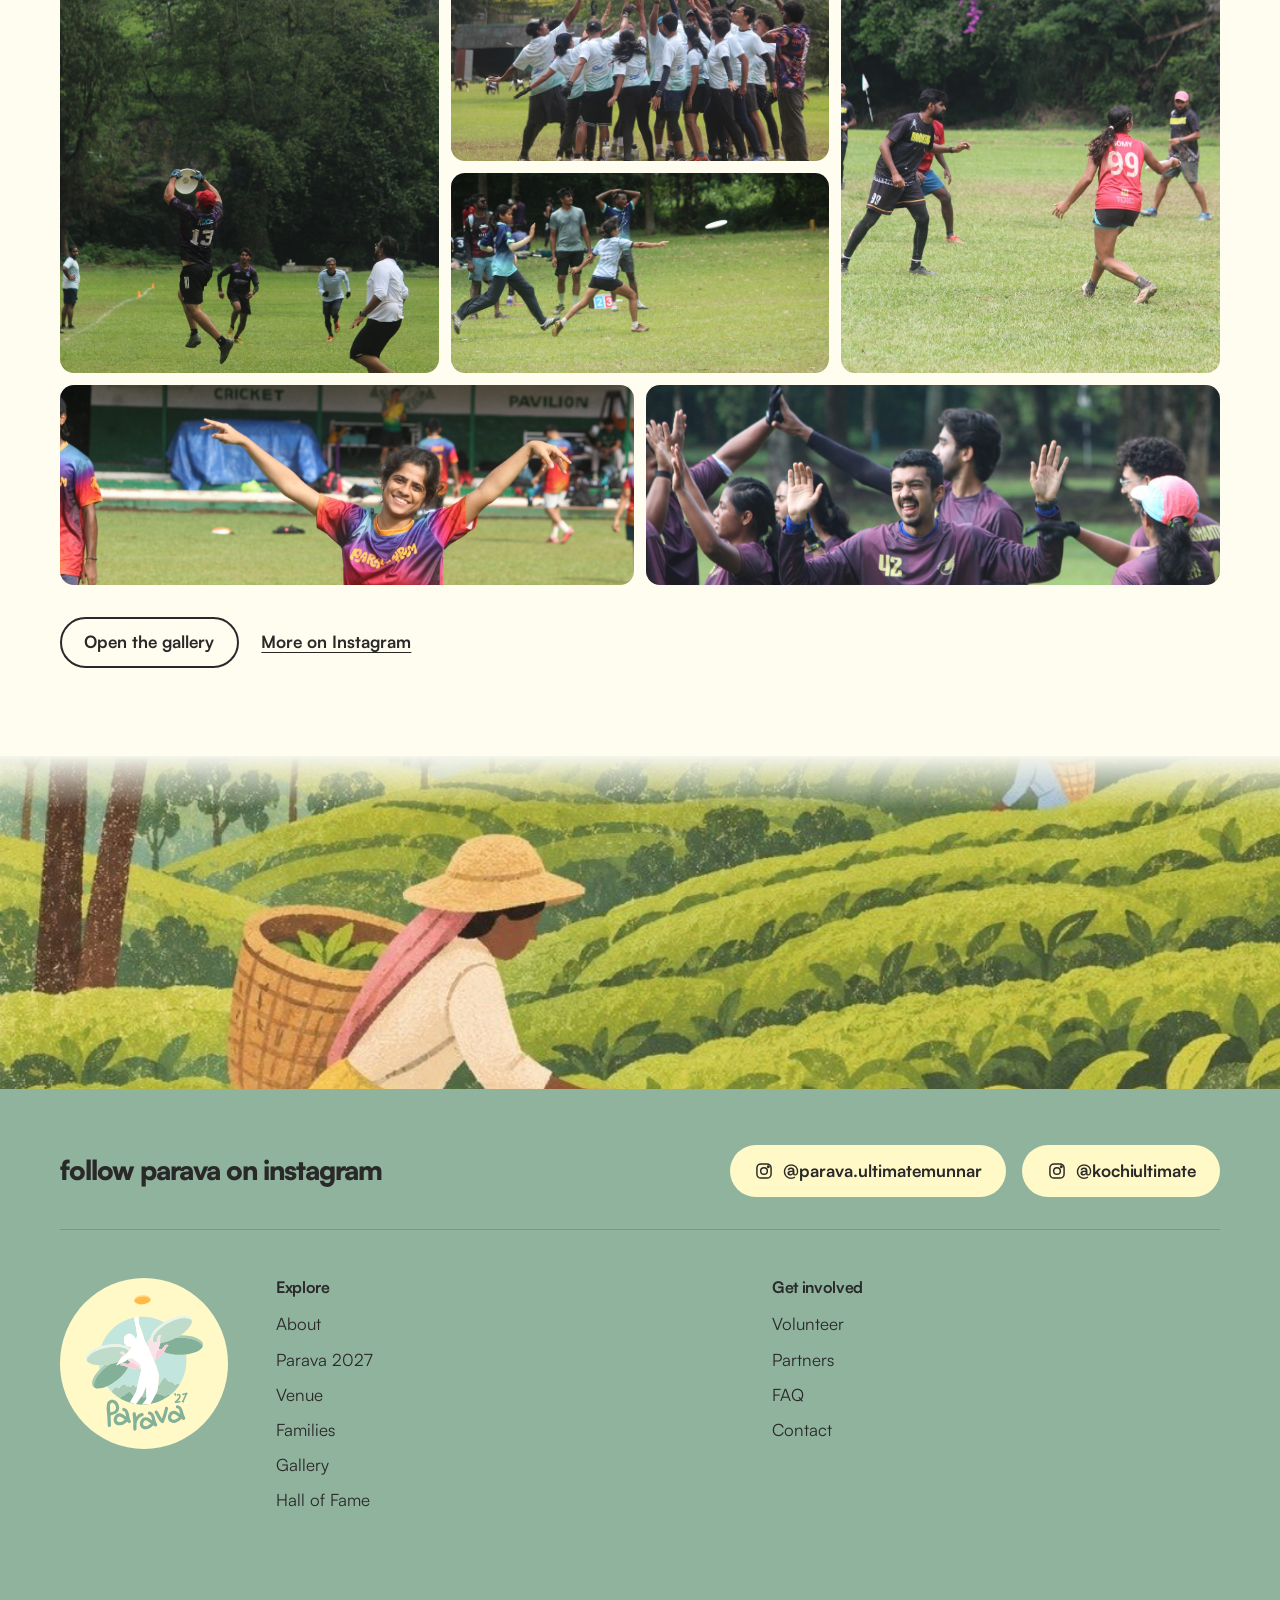
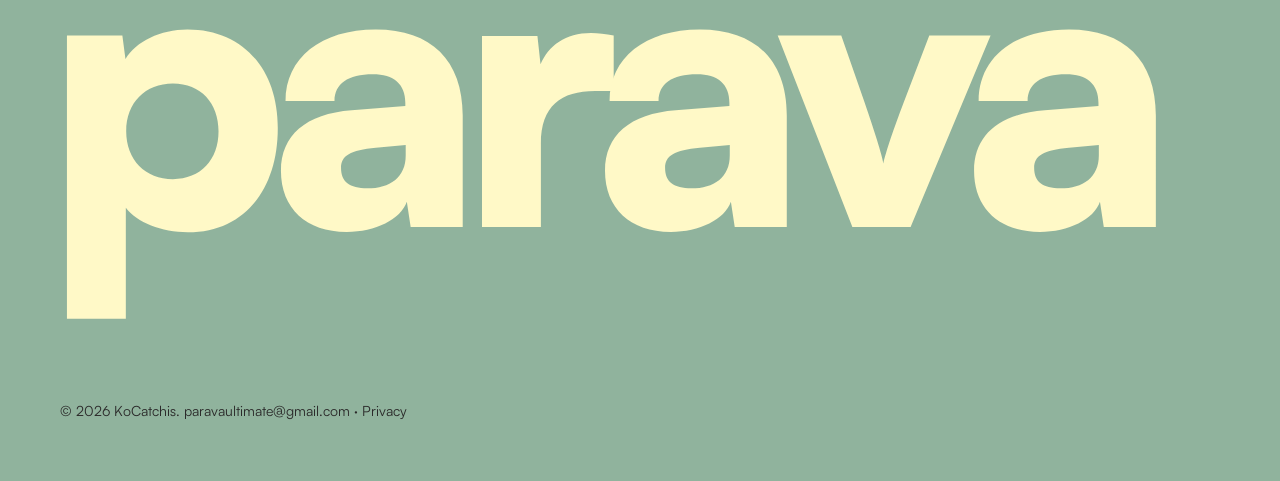
==== commit 13827fd7: "Film band tagline: one weekend in the mist on a single line at every width Co-Authored-By: Claude Op" ====
--- a/index.html
+++ b/index.html
@@ -21,8 +21,8 @@
 <link rel="apple-touch-icon" href="assets/apple-touch-icon.png">
 <link rel="preload" as="image" href="assets/logo-2027.svg" fetchpriority="high">
 <link rel="preload" href="assets/fonts/satoshi-black.woff2" as="font" type="font/woff2" crossorigin>
-<link rel="stylesheet" href="styles.css?v=20261120d">
-<link rel="stylesheet" href="home.css?v=20261120d">
+<link rel="stylesheet" href="styles.css?v=20261120f">
+<link rel="stylesheet" href="home.css?v=20261120f">
 <style>
 /* ---------- intro: disc is thrown past the camera, hyzers across the tea hills, is caught as the logo's own disc, logo reveals, then flies into the hero logo ---------- */
 .intro{position:fixed;inset:0;z-index:100;display:grid;place-items:center;overflow:hidden;cursor:pointer;background:#90B39D;
@@ -88,7 +88,7 @@
 </header>
 <section class="film-band" aria-label="Munnar">
   <div class="hero-photo film"><video class="film-video" muted loop playsinline preload="none" poster="assets/video/munnar-poster.jpg" data-src-wide="assets/video/munnar-1600.mp4" data-src-narrow="assets/video/munnar-960.mp4" aria-label="Video: mist, meadows, players and blossoms at High Range Club, Munnar"></video><div class="wx-layer sunny" aria-hidden="true"><i class="warm"></i><i class="glow"></i><i class="sweep"></i></div><div class="wx-layer misty" aria-hidden="true"><i class="haze"></i><i class="bank"></i><i class="bank"></i></div><div class="wx-layer rainy" aria-hidden="true"><i class="cool"></i><i class="sheet"></i><i class="sheet"></i><i class="drop"></i><i class="drop"></i><i class="drop"></i></div></div>
-  <div class="wrap"><p class="tagline"><span data-throw="left">Four fields in the hills. One weekend in the mist.</span></p></div>
+  <div class="wrap"><p class="tagline"><span data-throw="left">Four fields in the hills. <span class="one-line">One weekend in the mist.</span></span></p></div>
   <button class="vid-toggle film-toggle" type="button" aria-label="Pause the video" hidden><svg viewBox="0 0 24 24" aria-hidden="true"><rect class="i-pause" x="7" y="5" width="3.5" height="14" rx="1"/><rect class="i-pause" x="13.5" y="5" width="3.5" height="14" rx="1"/><path class="i-play" d="M8 5.5v13l11-6.5z"/></svg></button>
 </section>
 <section class="numbers home-numbers grain" aria-labelledby="num-h">
@@ -161,8 +161,8 @@
     <p class="legal">© 2026 KoCatchis. <a href="mailto:paravaultimate@gmail.com">paravaultimate@gmail.com</a> · <a href="privacy.html">Privacy</a></p>
   </div>
 </footer>
-<script src="site.js?v=20261120d"></script>
-<script src="home.js?v=20261120d"></script>
+<script src="site.js?v=20261120f"></script>
+<script src="home.js?v=20261120f"></script>
 <script>
 // Intro: plays once per session. render(t) is a pure function of time, so #intro-t=<ms> freezes a frame for checking
 // (add &video to hold on the logo instead of handing off to the page, used to export the video version).
--- a/home.css
+++ b/home.css
@@ -202,3 +202,6 @@
 .hero-photo.film[data-wx="rainy"] .film-video{filter:saturate(.8) brightness(.82) contrast(1.05)}
 @media (max-width:640px){.film-band{min-height:clamp(380px,70svh,560px)}.film-band .film-toggle{right:1rem}}
 .hero-photo[data-wx]{cursor:auto}
+/* "one weekend in the mist." always on a single line; the type shrinks on narrow screens so it fits */
+.film-band .tagline{max-width:none;font-size:clamp(1.3rem,7.4vw,5.8rem)}
+.film-band .tagline .one-line{display:block;white-space:nowrap}
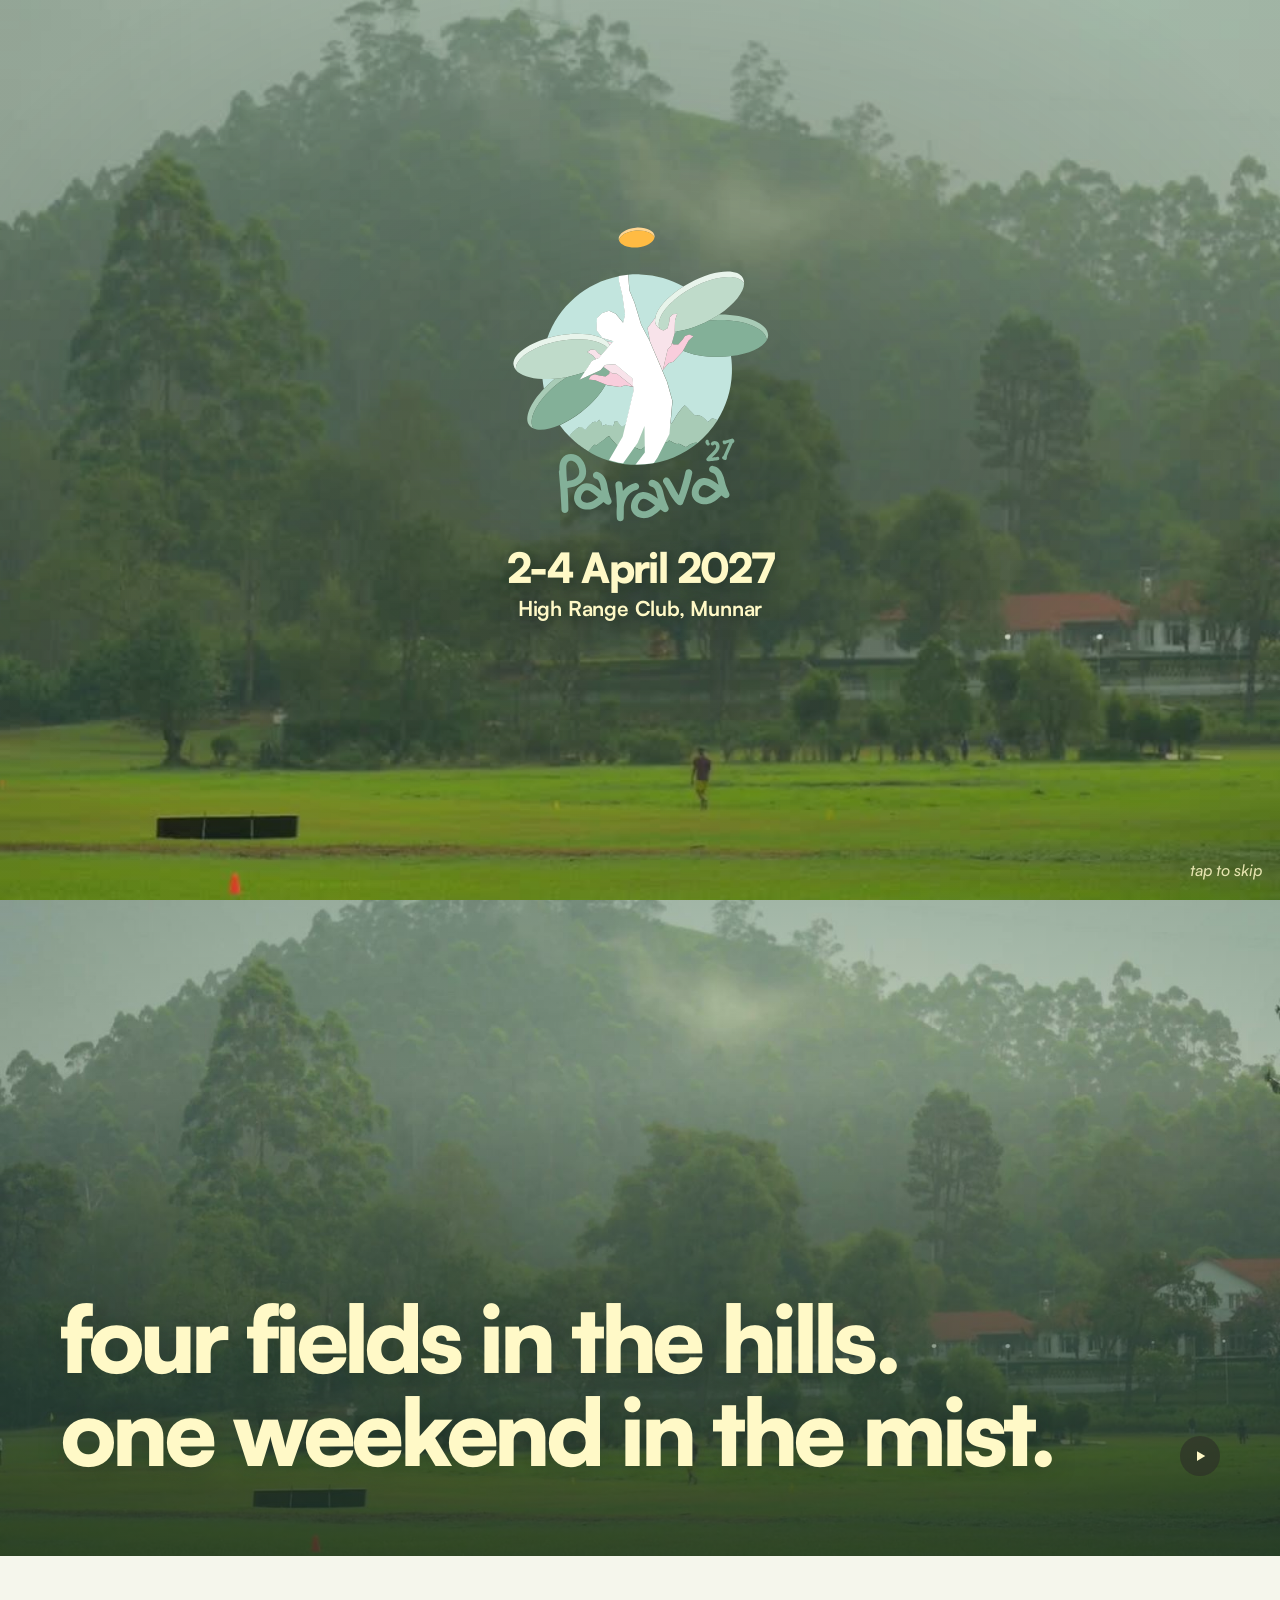
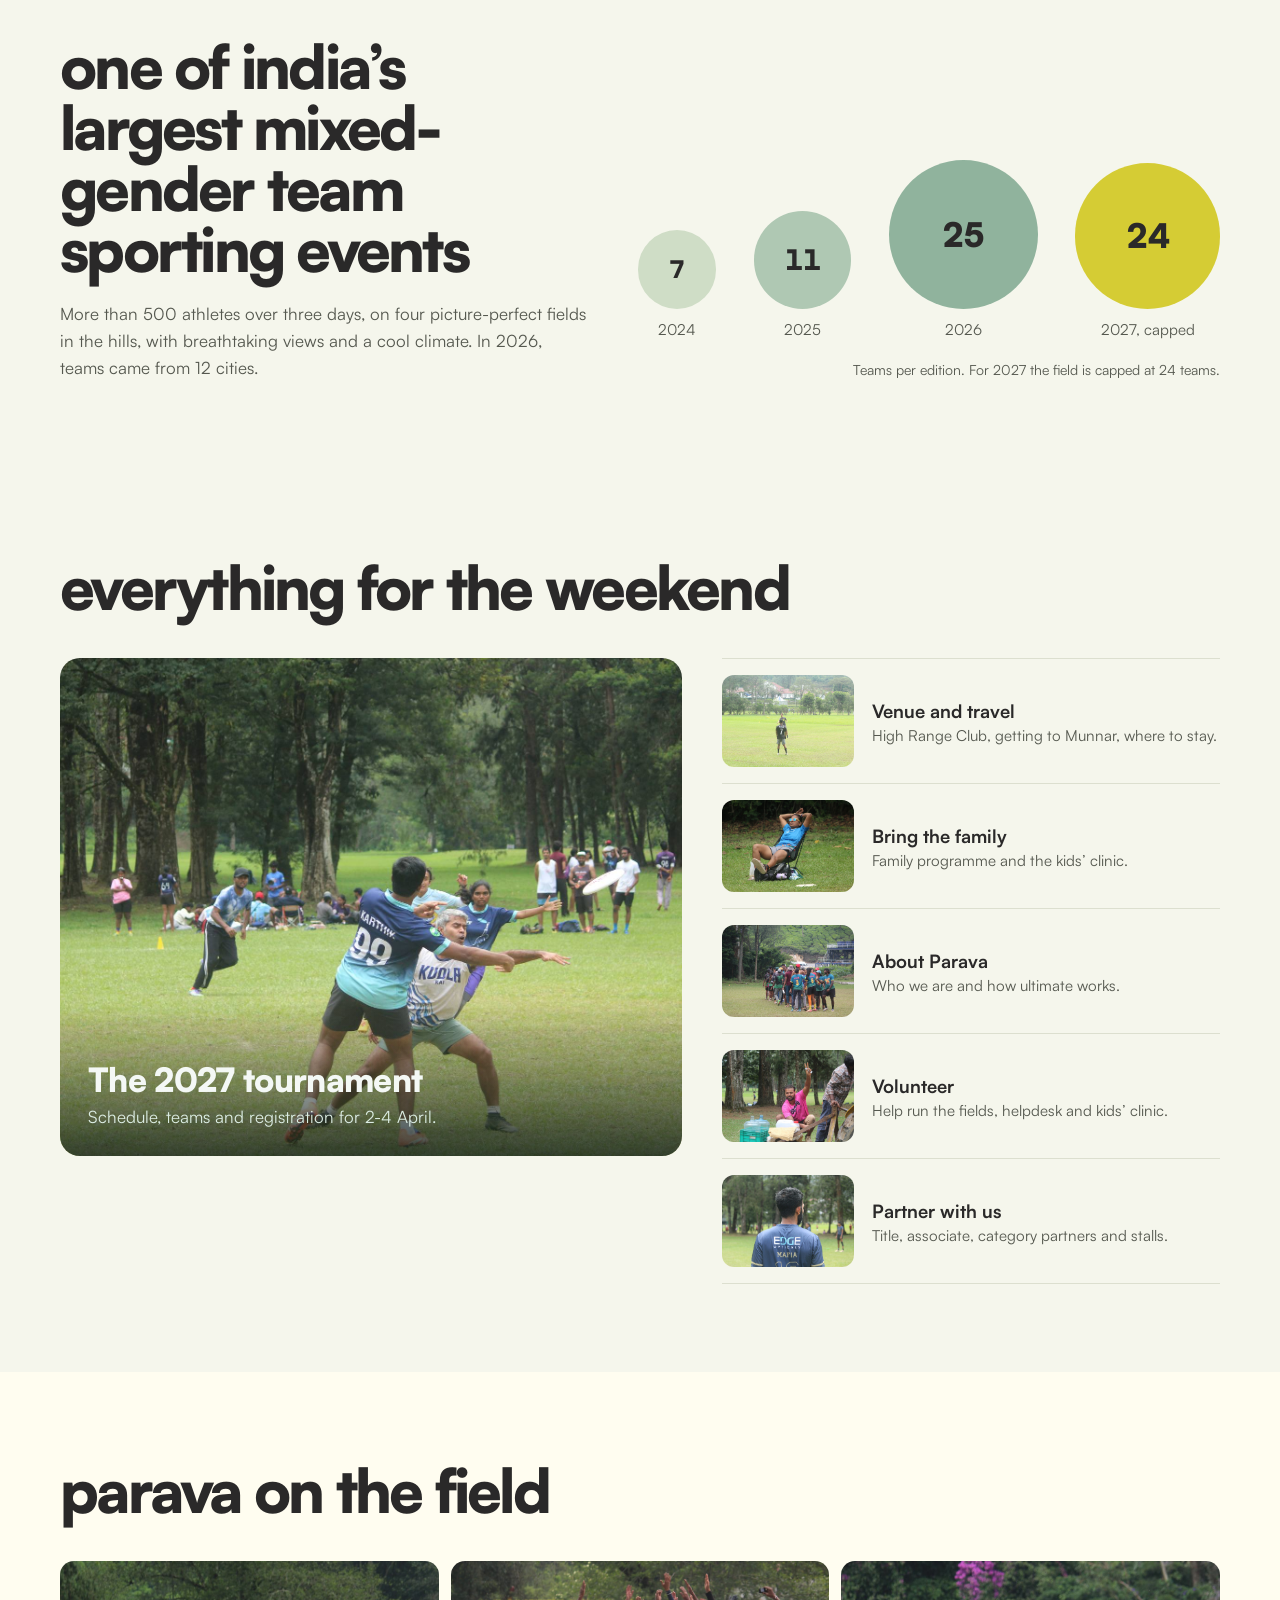
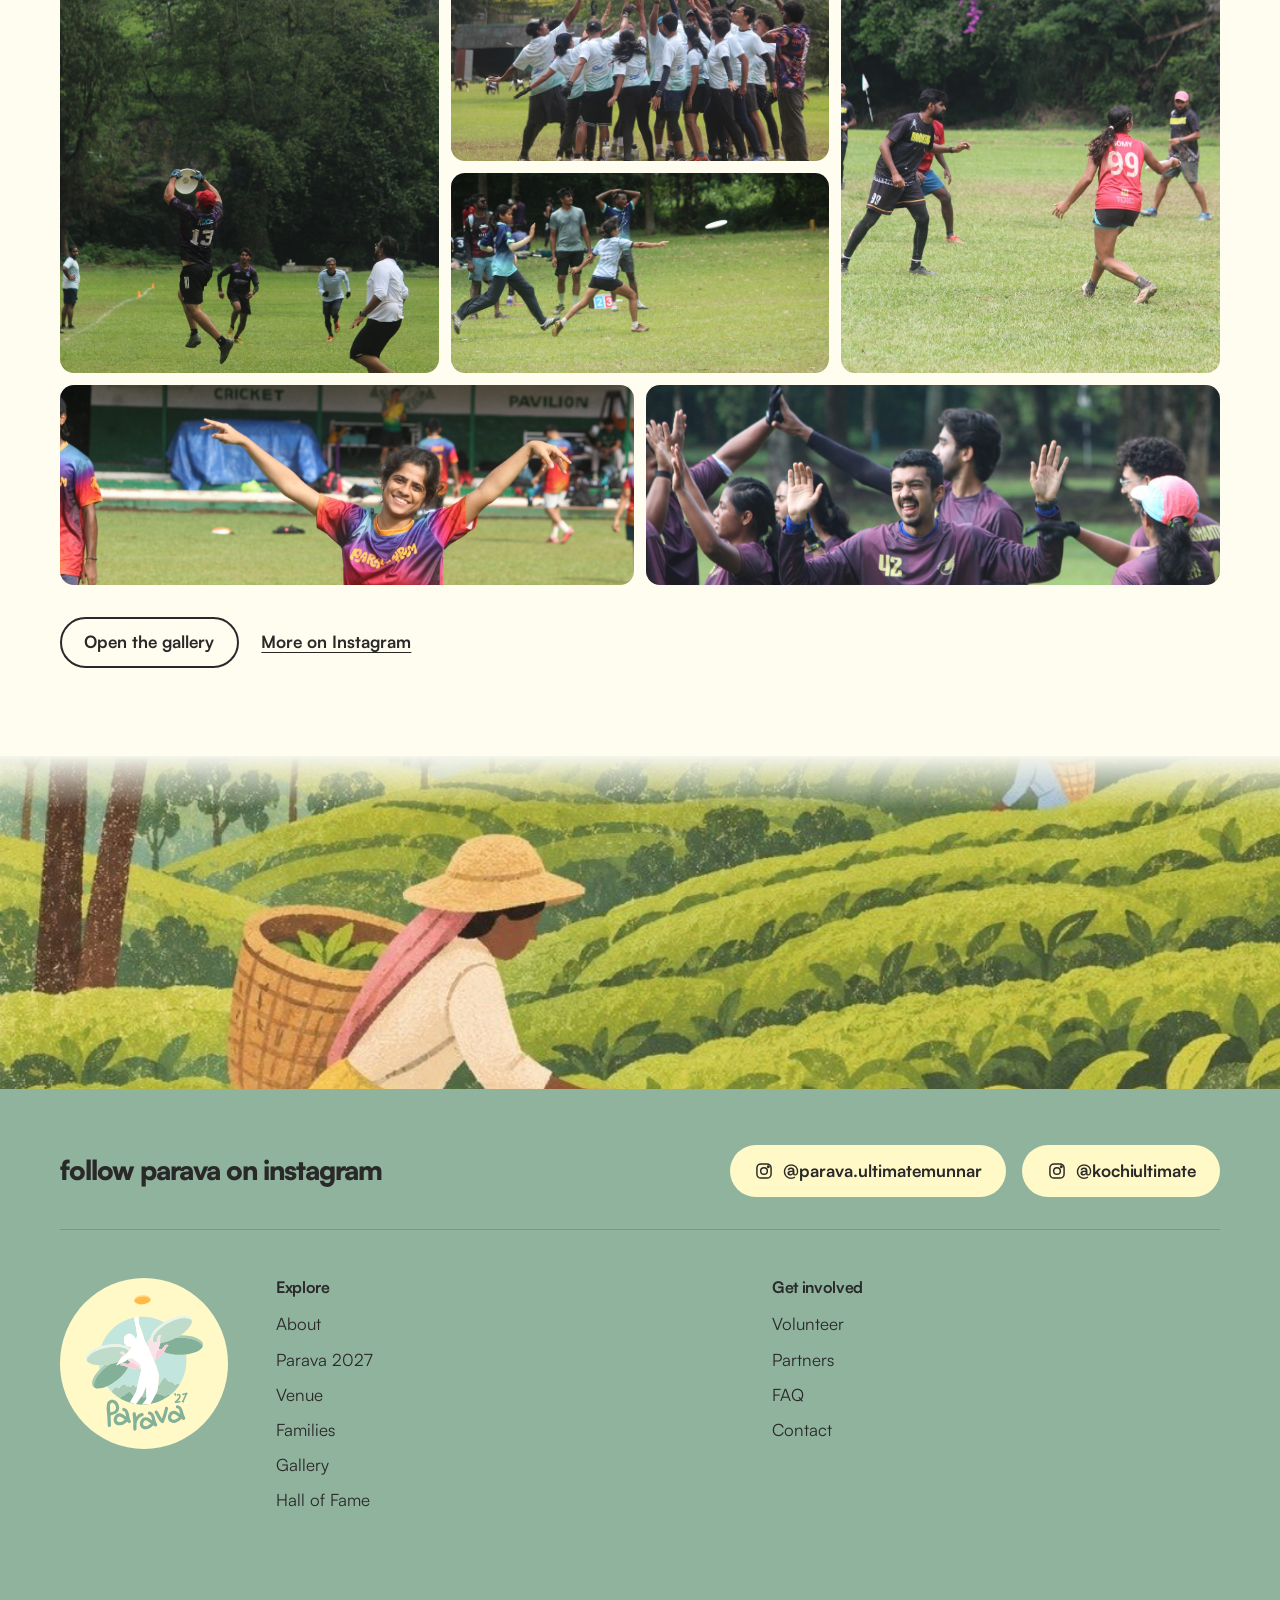
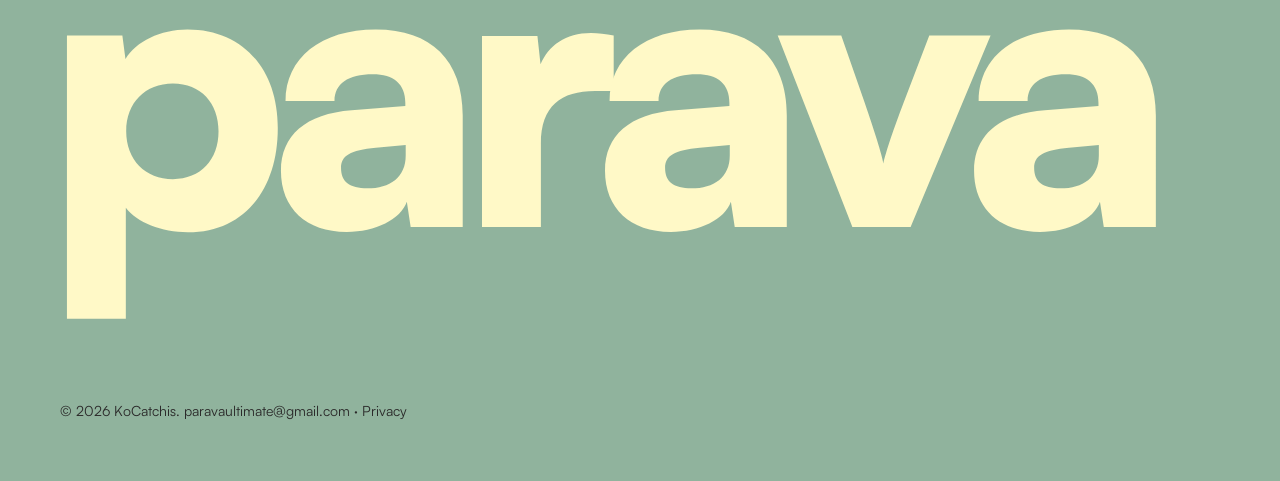
==== commit 105b8c6b: "New intro: Munnar footage, the logo comes into focus, then the date and venue; dips to sage and the " ====
--- a/index.html
+++ b/index.html
@@ -21,37 +21,43 @@
 <link rel="apple-touch-icon" href="assets/apple-touch-icon.png">
 <link rel="preload" as="image" href="assets/logo-2027.svg" fetchpriority="high">
 <link rel="preload" href="assets/fonts/satoshi-black.woff2" as="font" type="font/woff2" crossorigin>
-<link rel="stylesheet" href="styles.css?v=20261120f">
-<link rel="stylesheet" href="home.css?v=20261120f">
+<link rel="stylesheet" href="styles.css?v=20261120g">
+<link rel="stylesheet" href="home.css?v=20261120g">
 <style>
-/* ---------- intro: disc is thrown past the camera, hyzers across the tea hills, is caught as the logo's own disc, logo reveals, then flies into the hero logo ---------- */
-.intro{position:fixed;inset:0;z-index:100;display:grid;place-items:center;overflow:hidden;cursor:pointer;background:#90B39D;
-  -webkit-tap-highlight-color:transparent;user-select:none;-webkit-user-select:none}
+/* ---------- intro: Munnar footage, the logo comes into focus out of the mist, then the date and venue;
+   the footage then dips to the hero's sage and the hero builds in piece by piece (home.css + inline script below) ---------- */
+.intro{position:fixed;inset:0;z-index:100;overflow:hidden;cursor:pointer;background:#2E4A3C;
+  -webkit-tap-highlight-color:transparent;user-select:none;-webkit-user-select:none;transition:opacity .45s cubic-bezier(.33,1,.68,1)}
 .intro-skip .intro,.intro.done{display:none}
-.intro.out{opacity:0;visibility:hidden;transition:opacity .35s ease-in,visibility .35s}
-.intro canvas{position:absolute;inset:0;width:100%;height:100%;pointer-events:none}
-.intro canvas.fx{z-index:2}
-.intro-stage{position:relative;z-index:1;display:flex;flex-direction:column;align-items:center;gap:clamp(.5rem,2.2vh,1.2rem);transform:translateY(-5vh)}
-.intro-logo{--lw:min(62vw,300px,34vh);position:relative;width:var(--lw);aspect-ratio:853.3/979.1;transform-origin:0 0;will-change:transform}
-.intro .mark{display:block;width:100%;height:100%;object-fit:contain;-webkit-mask-image:linear-gradient(transparent,transparent);mask-image:linear-gradient(transparent,transparent)}
-.intro-tag{margin:0;text-align:center;line-height:1.25}
-.intro-tag span{display:block;opacity:0}
-.intro-tag .d{font-family:var(--font-h);font-weight:800;font-size:clamp(1.3rem,3.4vh,1.9rem);color:#2A2929;letter-spacing:-.03em;font-weight:900}
-.intro-tag .v{font-family:var(--font-b);font-weight:600;font-size:clamp(.72rem,1.6vh,.9rem);color:#2A2929;letter-spacing:.18em;text-transform:uppercase;margin-top:.25rem}
-.intro-hint{position:absolute;z-index:3;right:max(1.1rem,env(safe-area-inset-right));bottom:max(1rem,env(safe-area-inset-bottom));font-family:var(--font-w);font-size:1.05rem;font-style:italic;font-weight:500;color:#2A2929;opacity:0}
+.intro.out{opacity:0;pointer-events:none}
+.intro-poster,.intro-video{position:absolute;inset:0;width:100%;height:100%;object-fit:cover}
+.intro-dim{position:absolute;inset:0;background:radial-gradient(60% 60% at 50% 46%,rgba(20,36,28,.38),rgba(20,36,28,.12));opacity:0}
+.intro-stage{position:absolute;inset:0;display:flex;flex-direction:column;align-items:center;justify-content:center;gap:clamp(.6rem,2.4vh,1.3rem);transform:translateY(-3vh)}
+.intro-mark{width:min(46vw,260px,30vh);height:auto;opacity:0;filter:blur(14px)}
+.intro-tag{margin:0;text-align:center;line-height:1.15;color:#FFF9C7;text-shadow:0 2px 18px rgba(20,36,28,.55)}
+.intro-tag span{display:block;opacity:0;transform:translateY(10px)}
+.intro-tag .d{font-family:var(--font-h);font-weight:900;font-size:clamp(1.6rem,4.6vh,2.6rem);letter-spacing:-.04em}
+.intro-tag .v{font-family:var(--font-b);font-weight:700;font-size:clamp(.95rem,2.3vh,1.3rem);letter-spacing:-.01em;margin-top:.3rem}
+.intro-hint{position:absolute;right:max(1.1rem,env(safe-area-inset-right));bottom:max(1rem,env(safe-area-inset-bottom));font-family:var(--font-b);font-style:italic;font-weight:500;font-size:1rem;color:#FFF9C7;opacity:0;transition:opacity .6s}
+.intro.run .intro-dim{animation:intro-fade 1.5s .3s cubic-bezier(.33,1,.68,1) both}
+.intro.run .intro-mark{animation:intro-focus 1.9s .5s cubic-bezier(.65,0,.35,1) both}
+.intro.run .intro-tag .d{animation:intro-rise .5s 2.5s cubic-bezier(.33,1,.68,1) both}
+.intro.run .intro-tag .v{animation:intro-rise .5s 2.95s cubic-bezier(.33,1,.68,1) both}
+.intro.run .intro-hint{opacity:.85;transition-delay:1s}
+@keyframes intro-fade{to{opacity:1}}
+@keyframes intro-focus{from{opacity:0;filter:blur(14px)}to{opacity:1;filter:blur(0)}}
+@keyframes intro-rise{to{opacity:1;transform:none}}
 @media (prefers-reduced-motion:reduce){.intro{display:none}}
 </style>
 </head>
 <body>
 <a class="skip" href="#main">Skip to content</a>
-<script>try{if(sessionStorage.getItem("parava-intro"))document.documentElement.classList.add("intro-skip")}catch(e){}</script>
+<script>(function(){var r=document.documentElement,seen=false;try{seen=!!sessionStorage.getItem("parava-intro")}catch(e){}if(seen)r.classList.add("intro-skip");else if(!matchMedia("(prefers-reduced-motion: reduce)").matches)r.classList.add("intro-playing");})()</script>
 <div class="intro" aria-hidden="true" title="Tap to skip">
-  <canvas class="bg"></canvas>
-  <div class="intro-stage">
-    <div class="intro-logo"><img class="mark" src="assets/logo-2027.svg" alt="" fetchpriority="high"></div>
-    <p class="intro-tag"><span class="d">2-4 April 2027</span><span class="v">High Range Club · Munnar</span></p>
-  </div>
-  <canvas class="fx"></canvas>
+  <img class="intro-poster" src="assets/video/intro.jpg" alt="" fetchpriority="high">
+  <video class="intro-video" muted playsinline preload="auto" src="assets/video/intro.mp4"></video>
+  <div class="intro-dim"></div>
+  <div class="intro-stage"><img class="intro-mark" src="assets/logo-2027.svg" alt=""><p class="intro-tag"><span class="d">2-4 April 2027</span><span class="v">High Range Club, Munnar</span></p></div>
   <span class="intro-hint">tap to skip</span>
 </div>
 <svg width="0" height="0" style="position:absolute" aria-hidden="true"><defs>
@@ -161,159 +167,27 @@
     <p class="legal">© 2026 KoCatchis. <a href="mailto:paravaultimate@gmail.com">paravaultimate@gmail.com</a> · <a href="privacy.html">Privacy</a></p>
   </div>
 </footer>
-<script src="site.js?v=20261120f"></script>
-<script src="home.js?v=20261120f"></script>
+<script src="site.js?v=20261120g"></script>
+<script src="home.js?v=20261120g"></script>
 <script>
-// Intro: plays once per session. render(t) is a pure function of time, so #intro-t=<ms> freezes a frame for checking
-// (add &video to hold on the logo instead of handing off to the page, used to export the video version).
+// Intro: once per visit (session). Footage plays, the logo comes into focus, then the date and venue (CSS, .run).
+// At 3.9 s the footage dips to sage and the hero builds in (html.hero-in). Tap or any key skips; reduced motion never shows it.
+// It starts on the still frame if the clip is slow, so nobody waits for the video.
 document.querySelectorAll(".intro").forEach(intro=>{
-  const FLY=1250, CATCH=FLY, REVEAL=650, HAND=2500, HANDDUR=700, END=HAND+HANDDUR;
-  const root=document.documentElement;
-  const bg=intro.querySelector("canvas.bg"), fx=intro.querySelector("canvas.fx"), b=bg.getContext("2d"), c=fx.getContext("2d");
-  const logo=intro.querySelector(".intro-logo"), mark=intro.querySelector(".mark");
-  const tags=intro.querySelectorAll(".intro-tag span"), hint=intro.querySelector(".intro-hint");
-  const hero=document.querySelector(".hero .logo"), heroImg=hero&&hero.querySelector("img");
-  const freeze=/intro-t=(\d+)/.exec(location.hash), video=/video/.test(location.hash);
-  let W,H,S,raf,start,ended=false,base,target;
-  if(video){logo.style.setProperty("--lw","min(62vw,44vh)");hint.hidden=true;}  // video export: bigger logo, no hint
-  const end=()=>{if(ended)return;ended=true;cancelAnimationFrame(raf);intro.classList.add("done");
-    if(hero)hero.style.opacity="";removeEventListener("resize",size);try{sessionStorage.setItem("parava-intro","1")}catch(e){}};
-  if(!freeze&&(root.classList.contains("intro-skip")||matchMedia("(prefers-reduced-motion: reduce)").matches)){end();return;}
-  if(freeze)root.classList.remove("intro-skip");
-  // skip: click/tap anywhere or any key; fades out quickly instead of cutting
-  const skip=()=>{if(ended)return;cancelAnimationFrame(raf);intro.classList.add("out");if(hero)hero.style.opacity="";setTimeout(end,350);};
-  intro.addEventListener("click",skip);addEventListener("keydown",skip,{once:true});
-  // geometry: the logo art box now, and where the hero logo sits (both use the same tightly cropped logo-2027.svg)
-  function size(){
-    const d=Math.min(devicePixelRatio||1,2);W=innerWidth;H=innerHeight;S=Math.min(W,H);
-    for(const cv of [bg,fx]){cv.width=W*d;cv.height=H*d;cv.getContext("2d").setTransform(d,0,0,d,0,0);}
-    const tr=logo.style.transform;logo.style.transform="none";const r=logo.getBoundingClientRect();logo.style.transform=tr;
-    base={x:r.left,y:r.top,w:r.width,h:r.height};
-    target=null;
-    if(heroImg){const h=heroImg.getBoundingClientRect();
-      if(h.width>0&&h.bottom>0&&h.top<H)target={x:h.left,y:h.top,w:h.width};}
-  }
-  size();addEventListener("resize",size);
-  // easing helpers
-  const cl=v=>v<0?0:v>1?1:v, seg=(t,a,d)=>cl((t-a)/d);
-  const oCub=x=>1-Math.pow(1-x,3), ioCub=x=>x<.5?4*x*x*x:1-Math.pow(-2*x+2,3)/2, oBack=x=>1+2.2*Math.pow(x-1,3)+1.2*Math.pow(x-1,2);
-  // the disc lands exactly on the logo's own disc (centre 48.8%/4.7% of the art, 13.6% of its width, ellipse 0.5)
-  const disc0=()=>({x:base.x+base.w*.4876,y:base.y+base.h*.0469,r:base.w*.0682});
-  // flight: cubic Bezier thrown from behind the camera (bottom-left), hyzers out right and hooks back into the catch
-  function path(u){const T=disc0(),P=[[-.14*W,.98*H],[.28*W,.06*H],[1.12*W,-.02*H],[T.x,T.y]],m=1-u;
-    return[m*m*m*P[0][0]+3*m*m*u*P[1][0]+3*m*u*u*P[2][0]+u*u*u*P[3][0], m*m*m*P[0][1]+3*m*m*u*P[1][1]+3*m*u*u*P[2][1]+u*u*u*P[3][1]];}
-  const prog=s=>.75*(1-(1-s)*(1-s))+.25*s;           // fast throw, glides, still has pace at the catch
-  const scaleAt=u=>1+3.1*Math.pow(1-u,1.6);           // close to the camera at release, far (logo size) at the catch
-  // seeded randoms so every frame is reproducible
-  let seed=11;const rnd=()=>(seed=(seed*16807)%2147483647)/2147483647;
-  const COLS=["#F2AE45","#F6C878","#F4F8F5","#E9A6BA"];
-  const sparks=Array.from({length:22},()=>{const a=rnd()*Math.PI*2,v=.5+rnd()*.9;return{vx:Math.cos(a)*v,vy:Math.sin(a)*v*.75-.25,c:COLS[rnd()*4|0],w:1.4+rnd()*1.8};});
-  const leaves=Array.from({length:9},()=>{const a=-Math.PI*(.15+rnd()*.7),v=.25+rnd()*.35;return{vx:Math.cos(a)*v,vy:Math.sin(a)*v,r:rnd()*6,sp:(rnd()-.5)*9,c:rnd()<.5?"#76A040":"#C9D35E",s:.6+rnd()*.6};});
-  // Munnar tea hills: four layers, back (hazy) to front (tea rows)
-  const HILLS=[{y:.70,a:.045,f:[1.3,2.9,5.1],p:[.4,1.9,.3],col:"#C9D35E"},{y:.76,a:.04,f:[1.7,3.6,6.3],p:[2.2,.6,1.4],col:"#AFC651"},
-    {y:.83,a:.035,f:[1.1,2.4,4.7],p:[1.1,2.7,.9],col:"#93B348"},{y:.90,a:.03,f:[.9,2.1,3.9],p:[3.1,.2,2.4],col:"#76A040",rows:1}];
-  const hy=(L,x)=>H*L.y-S*L.a*(Math.sin(x*L.f[0]+L.p[0])+.55*Math.sin(x*L.f[1]+L.p[1])+.25*Math.sin(x*L.f[2]+L.p[2]));
-  function drawBg(t){
-    b.clearRect(0,0,W,H);
-    const g=b.createLinearGradient(0,0,0,H);g.addColorStop(0,"#F5F6EC");g.addColorStop(.62,"#BCD0B4");g.addColorStop(1,"#90B39D");
-    b.fillStyle=g;b.fillRect(0,0,W,H);
-    // warm sunrise glow behind the logo, swells at the catch
-    const cx=base.x+base.w/2,cy=base.y+base.h*.45,gl=.06+.12*Math.exp(-Math.pow((t-CATCH-250)/450,2));
-    const rg=b.createRadialGradient(cx,cy,0,cx,cy,S*.75);rg.addColorStop(0,`rgba(246,214,150,${gl})`);rg.addColorStop(1,"rgba(246,214,150,0)");
-    b.fillStyle=rg;b.fillRect(0,0,W,H);
-    const sink=video?0:Math.pow(seg(t,HAND,HANDDUR),2)*H*.4;
-    HILLS.forEach((L,i)=>{
-      const off=(1-oCub(seg(t,i*80,750)))*H*.35+sink*(1+i*.15), drift=t*.00004*(i+1);
-      b.save();b.translate(0,off);b.beginPath();b.moveTo(0,H);
-      for(let x=0;x<=W+8;x+=8)b.lineTo(x,hy(L,x/W*3+drift));
-      b.lineTo(W,H);b.closePath();b.fillStyle=L.col;b.fill();
-      if(L.rows){b.clip();b.strokeStyle="rgba(42,41,41,.12)";b.lineWidth=1.4;
-        for(let k=1;k<14;k++){b.beginPath();for(let x=0;x<=W+8;x+=12){const y=hy(L,x/W*3+drift)+k*S*.014*(1+k*.08)+Math.sin(x/W*9+k)*3;x?b.lineTo(x,y):b.moveTo(x,y);}b.stroke();}}
-      b.restore();
-      if(i<3){const my=H*L.y+off+S*.02,mg=b.createLinearGradient(0,my-S*.05,0,my+S*.05);   // mist band between layers
-        mg.addColorStop(0,"rgba(220,237,227,0)");mg.addColorStop(.5,"rgba(220,237,227,.07)");mg.addColorStop(1,"rgba(220,237,227,0)");b.fillStyle=mg;b.fillRect(0,my-S*.05,W,S*.1);}
-    });
-  }
-  function drawDisc(x,y,r,ratio,bank,spin,alpha){
-    c.save();c.globalAlpha=alpha;c.translate(x,y);c.rotate(bank);
-    c.fillStyle="#B9772A";c.beginPath();c.ellipse(0,r*ratio*.22,r,r*ratio,0,0,7);c.fill();            // rim / underside
-    const g=c.createLinearGradient(0,-r*ratio,0,r*ratio);g.addColorStop(0,"#FFD58A");g.addColorStop(.55,"#F2AE45");g.addColorStop(1,"#E39A2B");
-    c.fillStyle=g;c.beginPath();c.ellipse(0,0,r,r*ratio,0,0,7);c.fill();
-    c.lineWidth=Math.max(1,r*.06);c.strokeStyle="rgba(255,255,255,.28)";c.beginPath();c.ellipse(0,0,r*.72,r*ratio*.72,0,0,7);c.stroke();
-    c.lineCap="round";c.strokeStyle="rgba(255,250,235,.85)";c.lineWidth=Math.max(1,r*.09);
-    c.beginPath();c.ellipse(0,0,r*.86,r*ratio*.86,0,spin,spin+1.1);c.stroke();                        // spinning gleam
-    c.strokeStyle="rgba(31,74,58,.55)";c.lineWidth=Math.max(1,r*.07);
-    c.beginPath();c.ellipse(0,0,r*.42,r*ratio*.42,0,spin+2.6,spin+4.1);c.stroke();                    // stamp, sells the spin
-    c.restore();
-  }
-  function drawFx(t){
-    c.clearRect(0,0,W,H);
-    const T=disc0(),s=cl(t/FLY),u=prog(s);
-    // ribbon trail: samples behind the disc, widening toward it; after the catch it retracts into the disc
-    const head=u, tailLen=.38*(1-oCub(seg(t,CATCH,380))), tail=Math.max(0,head-tailLen);
-    if(head-tail>.002&&t<CATCH+420){
-      const N=40,pts=[];for(let i=0;i<=N;i++){const v=tail+(head-tail)*i/N;pts.push([...path(v),v]);}
-      c.lineCap="round";
-      for(let pass=0;pass<2;pass++)for(let i=0;i<N;i++){
-        const k=(i+1)/N,v=pts[i+1][2],w=T.r*scaleAt(v)*(pass?.18:.95)*(.08+.92*k);
-        c.strokeStyle=pass?`rgba(255,246,225,${(k*k*.9).toFixed(3)})`:`rgba(242,174,69,${(k*k*.5).toFixed(3)})`;
-        c.lineWidth=w;c.beginPath();c.moveTo(pts[i][0],pts[i][1]);c.lineTo(pts[i+1][0],pts[i+1][1]);c.stroke();}
-    }
-    const dt=t-CATCH, bounce=dt>0?1+.2*Math.exp(-dt/110)*Math.cos(dt/38):1;
-    if(dt>0){
-      // catch: flash, two elliptical shockwaves, sparks and a few tea leaves
-      const fl=Math.exp(-dt/140),rg=c.createRadialGradient(T.x,T.y,0,T.x,T.y,T.r*9);
-      rg.addColorStop(0,`rgba(255,240,210,${.7*fl})`);rg.addColorStop(1,"rgba(255,240,210,0)");c.fillStyle=rg;c.fillRect(T.x-T.r*9,T.y-T.r*9,T.r*18,T.r*18);
-      [[0,"242,174,69",7],[90,"220,237,227",10]].forEach(([d,col,m])=>{const k=seg(dt,d,600);if(k<=0||k>=1)return;
-        const R=T.r*(1.1+m*oCub(k));c.strokeStyle=`rgba(${col},${(1-k)*.85})`;c.lineWidth=Math.max(1,T.r*.22*(1-k));
-        c.beginPath();c.ellipse(T.x,T.y,R,R*.5,0,0,7);c.stroke();});
-      const ss=dt/1000;
-      if(ss<.9){const d=(1-Math.exp(-3.2*ss))/3.2,fade=1-Math.pow(ss/.9,1.4),d0=(1-Math.exp(-3.2*Math.max(0,ss-.06)))/3.2;
-        c.lineCap="round";for(const p of sparks){c.globalAlpha=fade;c.strokeStyle=p.c;c.lineWidth=p.w;
-          c.beginPath();c.moveTo(T.x+p.vx*S*.32*d0,T.y+p.vy*S*.32*d0+S*.12*Math.pow(Math.max(0,ss-.06),2));
-          c.lineTo(T.x+p.vx*S*.32*d,T.y+p.vy*S*.32*d+S*.12*ss*ss);c.stroke();}c.globalAlpha=1;}
-      if(ss<1.6){const fade=1-Math.pow(ss/1.6,2);for(const l of leaves){const d=.06+(1-Math.exp(-2.2*ss))/2.2;
-        const x=T.x+l.vx*S*.5*d+Math.sin(ss*4+l.r)*S*.01,y=T.y+l.vy*S*.5*d+S*.09*ss*ss;
-        c.save();c.globalAlpha=fade*.9;c.translate(x,y);c.rotate(l.r+l.sp*ss);c.fillStyle=l.c;
-        c.beginPath();c.ellipse(0,0,S*.012*l.s,S*.005*l.s,0,0,7);c.fill();c.restore();}}
-    }
-    // disc: motion-blur ghosts while fast, banked into the curve, flattening as it flies away from the camera
-    const discA=1-seg(t,CATCH+450,250);
-    if(discA>0){
-      const st=(v)=>{const[x,y]=path(v),[x2,y2]=path(Math.min(1,v+.01)),bank=Math.atan2(y2-y,x2-x)*.22*Math.pow(1-v,.7);
-        return{x,y,r:T.r*scaleAt(v),ratio:.5+.12*Math.pow(1-v,1.3)+.025*Math.sin(v*14)*(1-v),bank};};
-      if(t<CATCH)for(let k=4;k>=1;k--){const v=Math.max(0,u-k*.011*(1-u*.8)),q=st(v);drawDisc(q.x,q.y,q.r,q.ratio,q.bank,t*.05-k*.35,.13*(5-k)/4);}
-      const q=st(u);
-      c.save();c.shadowColor="rgba(242,174,69,.75)";c.shadowBlur=T.r*(1.2+scaleAt(u));
-      drawDisc(q.x,q.y,q.r*bounce,q.ratio,q.bank,t*.05,discA);c.restore();
-    }
-  }
-  function render(t){
-    drawBg(t);drawFx(t);
-    const T=disc0();
-    // logo: circular mask grows out of the caught disc, with a little settle
-    const k=seg(t,CATCH,REVEAL),R=Math.hypot(base.w,base.h)*1.05*oCub(k);
-    const mk=k>=1?"none":`radial-gradient(circle at ${(T.x-base.x).toFixed(1)}px ${(T.y-base.y).toFixed(1)}px,#000 ${Math.max(0,R-base.w*.14).toFixed(1)}px,transparent ${R.toFixed(1)}px)`;
-    mark.style.webkitMaskImage=mk;mark.style.maskImage=mk;
-    const pop=k>0?.9+.1*oBack(k):.9;
-    const h=video?0:ioCub(seg(t,HAND,HANDDUR));
-    // hand-off: the logo flies into the hero logo while the scene drops away (falls back to scale + fade if the hero logo isn't on screen)
-    let tf=`translate(${base.w*(1-pop)/2}px,${base.h*(1-pop)*.04}px) scale(${pop})`;
-    if(h>0){if(target){const sc=target.w/base.w;tf=`translate(${(target.x-base.x)*h}px,${(target.y-base.y)*h}px) scale(${1+(sc-1)*h})`;}
-      else tf=`translate(${base.w*-.1*h}px,${base.h*-.1*h}px) scale(${1+.2*h})`;}
-    logo.style.transform=tf;
-    logo.style.opacity=target?1:1-h;
-    tags.forEach((el,i)=>{const a=oCub(seg(t,CATCH+480+i*140,420)),o=1-seg(t,HAND,220);el.style.opacity=a*(video?1:o);el.style.transform=`translateY(${(1-a)*14}px)`;});
-    hint.style.opacity=.5*seg(t,450,400)*(1-seg(t,CATCH+700,300));
-    const fade=video?0:seg(t,HAND+80,HANDDUR-120);
-    bg.style.opacity=1-fade;intro.style.backgroundColor=`rgba(31,74,58,${0})`;
-    if(hero)hero.style.opacity=h>=.82?(h-.82)/.18:0;   // hero logo takes over in the last few frames
-  }
-  if(freeze){window.__parIntro=t=>render(t);render(+freeze[1]);return;}
-  const loop=now=>{start??=now;const t=now-start;render(t);if(t<END)raf=requestAnimationFrame(loop);else end();};
-  raf=requestAnimationFrame(loop);
-  // safety net: never leave the overlay up if animation frames stall (background tab, power saving)
-  setTimeout(()=>{if(!ended){intro.classList.add("out");if(hero)hero.style.opacity="";setTimeout(end,350);}},END+1500);
+  const root=document.documentElement, video=intro.querySelector(".intro-video");
+  let ended=false, timers=[];
+  const reveal=()=>{root.classList.add("hero-in");root.classList.remove("intro-playing");};
+  const end=()=>{if(ended)return;ended=true;timers.forEach(clearTimeout);intro.classList.add("done");try{video.pause()}catch(e){}
+    try{sessionStorage.setItem("parava-intro","1")}catch(e){}};
+  if(root.classList.contains("intro-skip")||matchMedia("(prefers-reduced-motion: reduce)").matches){reveal();end();return;}
+  const out=()=>{if(ended||intro.classList.contains("out"))return;intro.classList.add("out");timers.push(setTimeout(reveal,420),setTimeout(end,1600));};
+  intro.addEventListener("click",out);addEventListener("keydown",out,{once:true});
+  let started=false;
+  const go=()=>{if(started)return;started=true;intro.classList.add("run");timers.push(setTimeout(out,3900));};
+  video.addEventListener("playing",go,{once:true});
+  const p=video.play(); if(p&&p.catch)p.catch(()=>{});
+  timers.push(setTimeout(go,900));        // slow clip: run on the still frame instead of waiting
+  timers.push(setTimeout(()=>{if(!ended){out();}},9000));   // safety net
 });
 </script>
 </body>
--- a/home.css
+++ b/home.css
@@ -205,3 +205,12 @@
 /* "one weekend in the mist." always on a single line; the type shrinks on narrow screens so it fits */
 .film-band .tagline{max-width:none;font-size:clamp(1.3rem,7.4vw,5.8rem)}
 .film-band .tagline .one-line{display:block;white-space:nowrap}
+
+/* ---------- after the intro: the hero builds in piece by piece (index.html intro script sets the classes) ---------- */
+.intro-playing .home-hero .hero-copy > *,.intro-playing .home-hero .hero-art{opacity:0;transform:translateY(14px)}
+.hero-in .home-hero .hero-copy > *,.hero-in .home-hero .hero-art{transition:opacity .55s cubic-bezier(.33,1,.68,1),transform .55s cubic-bezier(.33,1,.68,1)}
+.hero-in .home-hero .hero-copy > :nth-child(1){transition-delay:0s}
+.hero-in .home-hero .hero-copy > :nth-child(2){transition-delay:.15s}
+.hero-in .home-hero .hero-art{transition-delay:.15s}
+.hero-in .home-hero .hero-copy > :nth-child(3){transition-delay:.3s}
+.hero-in .home-hero .hero-copy > :nth-child(n+4){transition-delay:.4s}
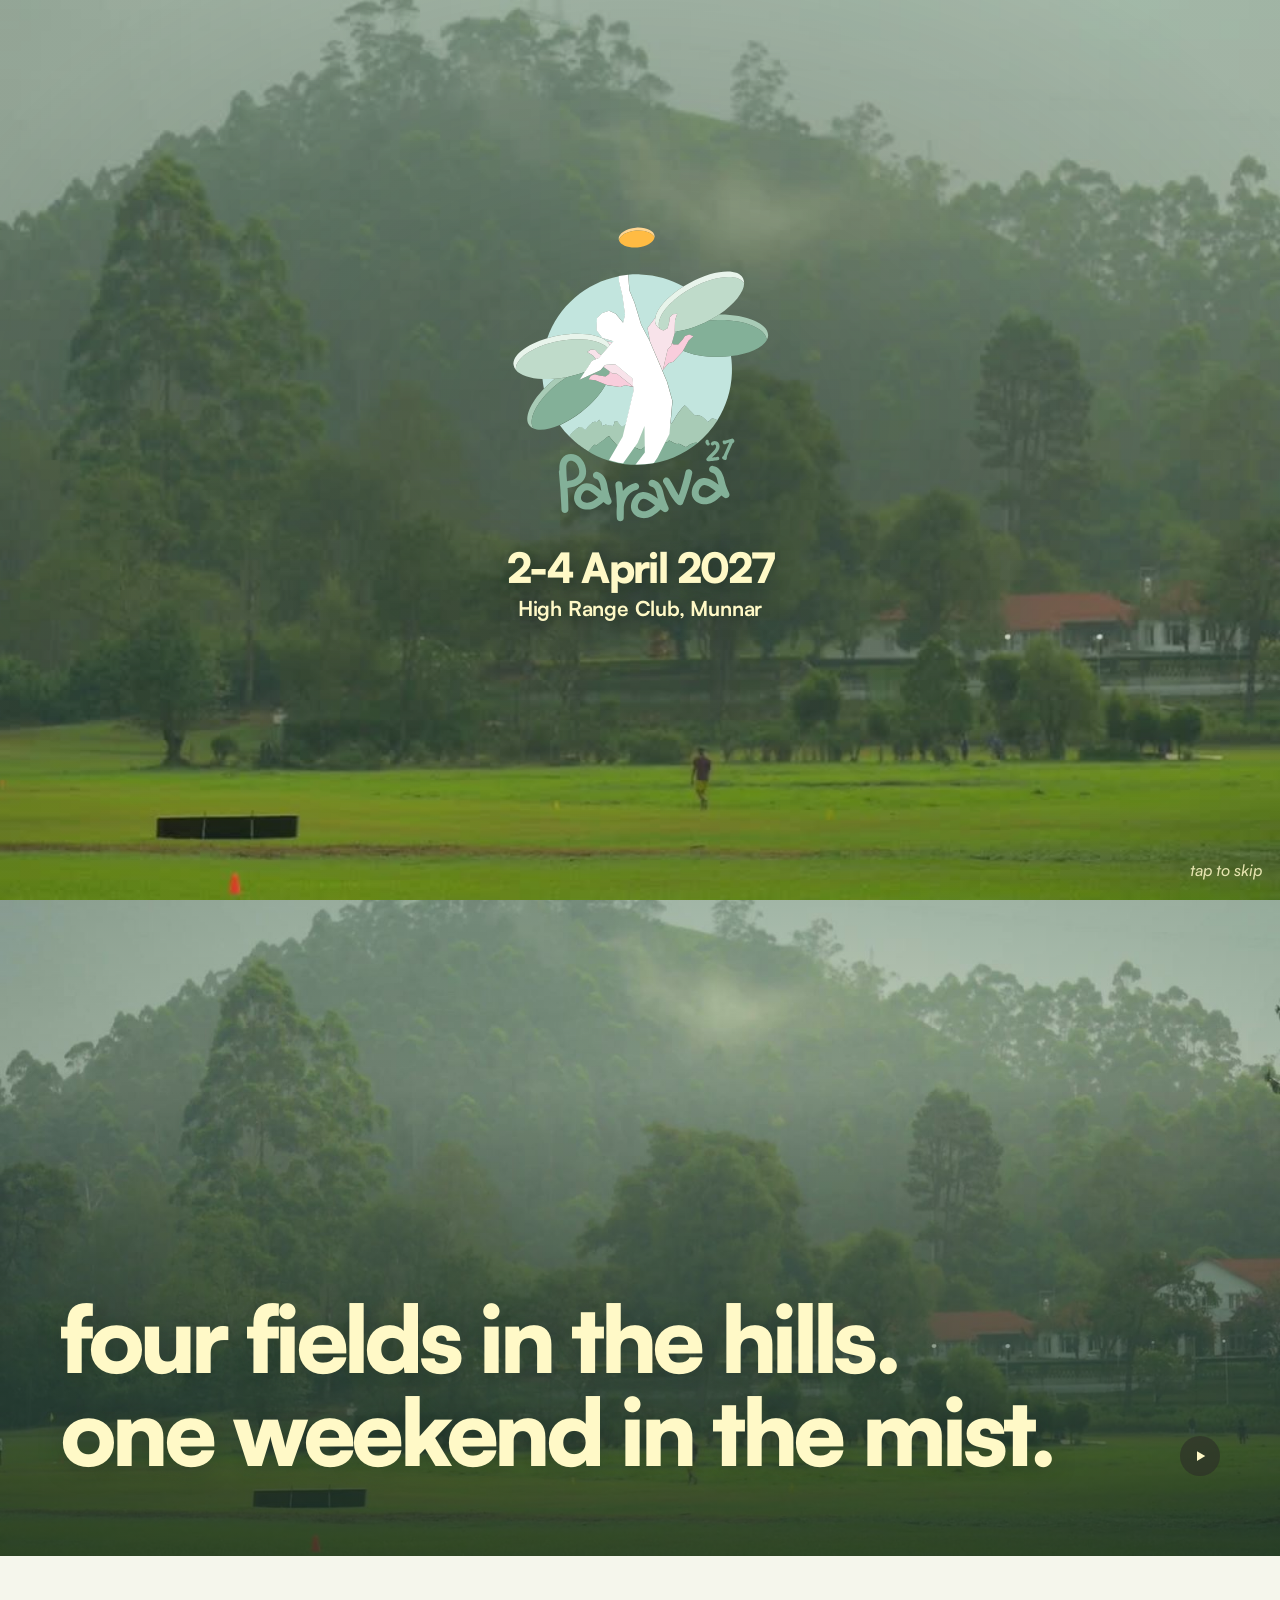
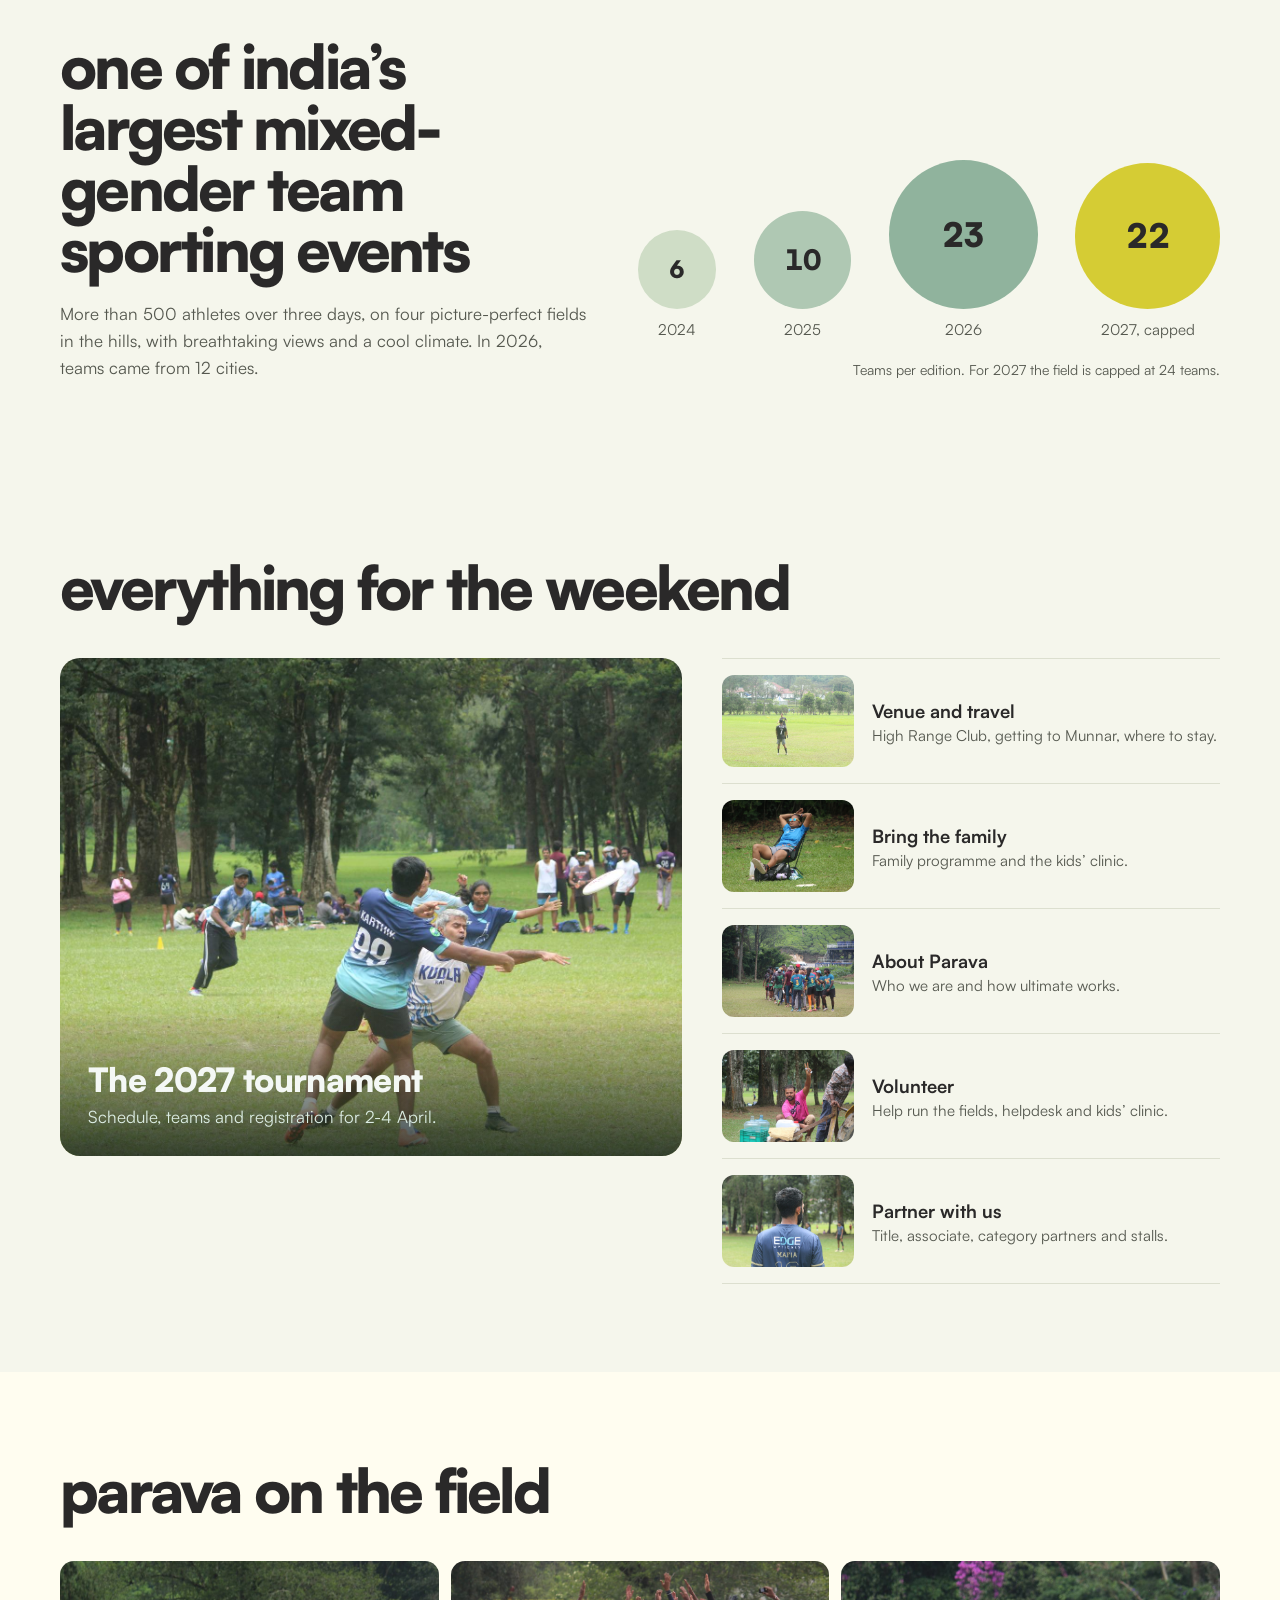
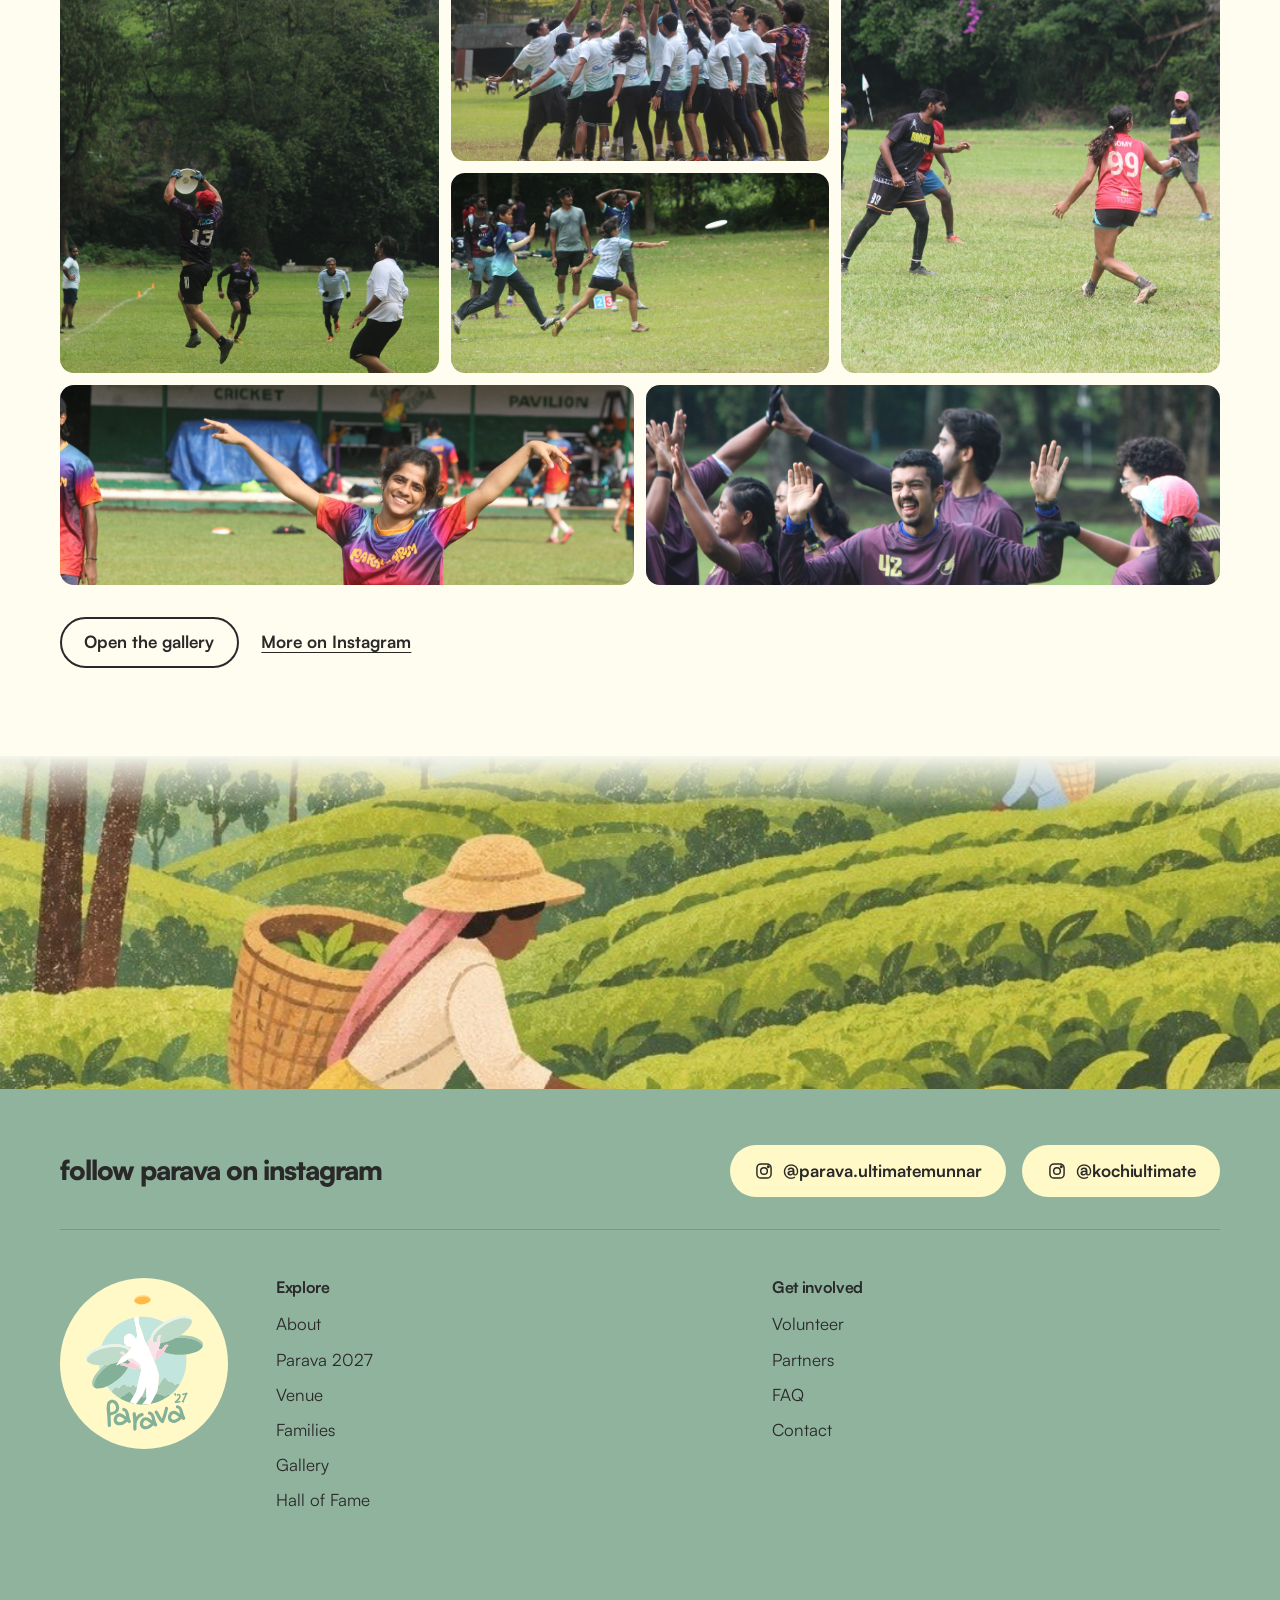
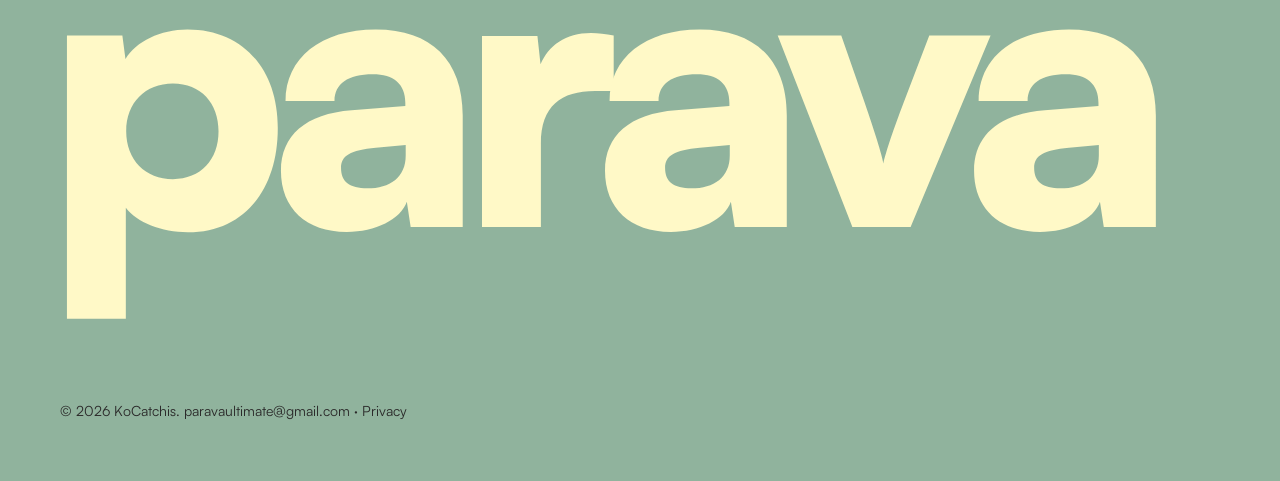
==== commit baa4049c: "Intro: slower pace (logo into focus over 2.8 s, words at 3.6 and 4.3 s, handover at 6 s) and a calme" ====
--- a/index.html
+++ b/index.html
@@ -21,13 +21,13 @@
 <link rel="apple-touch-icon" href="assets/apple-touch-icon.png">
 <link rel="preload" as="image" href="assets/logo-2027.svg" fetchpriority="high">
 <link rel="preload" href="assets/fonts/satoshi-black.woff2" as="font" type="font/woff2" crossorigin>
-<link rel="stylesheet" href="styles.css?v=20261120g">
-<link rel="stylesheet" href="home.css?v=20261120g">
+<link rel="stylesheet" href="styles.css?v=20261120h">
+<link rel="stylesheet" href="home.css?v=20261120h">
 <style>
 /* ---------- intro: Munnar footage, the logo comes into focus out of the mist, then the date and venue;
    the footage then dips to the hero's sage and the hero builds in piece by piece (home.css + inline script below) ---------- */
 .intro{position:fixed;inset:0;z-index:100;overflow:hidden;cursor:pointer;background:#2E4A3C;
-  -webkit-tap-highlight-color:transparent;user-select:none;-webkit-user-select:none;transition:opacity .45s cubic-bezier(.33,1,.68,1)}
+  -webkit-tap-highlight-color:transparent;user-select:none;-webkit-user-select:none;transition:opacity .8s cubic-bezier(.33,1,.68,1)}
 .intro-skip .intro,.intro.done{display:none}
 .intro.out{opacity:0;pointer-events:none}
 .intro-poster,.intro-video{position:absolute;inset:0;width:100%;height:100%;object-fit:cover}
@@ -39,10 +39,10 @@
 .intro-tag .d{font-family:var(--font-h);font-weight:900;font-size:clamp(1.6rem,4.6vh,2.6rem);letter-spacing:-.04em}
 .intro-tag .v{font-family:var(--font-b);font-weight:700;font-size:clamp(.95rem,2.3vh,1.3rem);letter-spacing:-.01em;margin-top:.3rem}
 .intro-hint{position:absolute;right:max(1.1rem,env(safe-area-inset-right));bottom:max(1rem,env(safe-area-inset-bottom));font-family:var(--font-b);font-style:italic;font-weight:500;font-size:1rem;color:#FFF9C7;opacity:0;transition:opacity .6s}
-.intro.run .intro-dim{animation:intro-fade 1.5s .3s cubic-bezier(.33,1,.68,1) both}
-.intro.run .intro-mark{animation:intro-focus 1.9s .5s cubic-bezier(.65,0,.35,1) both}
-.intro.run .intro-tag .d{animation:intro-rise .5s 2.5s cubic-bezier(.33,1,.68,1) both}
-.intro.run .intro-tag .v{animation:intro-rise .5s 2.95s cubic-bezier(.33,1,.68,1) both}
+.intro.run .intro-dim{animation:intro-fade 2s .4s cubic-bezier(.33,1,.68,1) both}
+.intro.run .intro-mark{animation:intro-focus 2.8s .8s cubic-bezier(.65,0,.35,1) both}
+.intro.run .intro-tag .d{animation:intro-rise .8s 3.6s cubic-bezier(.33,1,.68,1) both}
+.intro.run .intro-tag .v{animation:intro-rise .8s 4.3s cubic-bezier(.33,1,.68,1) both}
 .intro.run .intro-hint{opacity:.85;transition-delay:1s}
 @keyframes intro-fade{to{opacity:1}}
 @keyframes intro-focus{from{opacity:0;filter:blur(14px)}to{opacity:1;filter:blur(0)}}
@@ -167,11 +167,11 @@
     <p class="legal">© 2026 KoCatchis. <a href="mailto:paravaultimate@gmail.com">paravaultimate@gmail.com</a> · <a href="privacy.html">Privacy</a></p>
   </div>
 </footer>
-<script src="site.js?v=20261120g"></script>
-<script src="home.js?v=20261120g"></script>
+<script src="site.js?v=20261120h"></script>
+<script src="home.js?v=20261120h"></script>
 <script>
 // Intro: once per visit (session). Footage plays, the logo comes into focus, then the date and venue (CSS, .run).
-// At 3.9 s the footage dips to sage and the hero builds in (html.hero-in). Tap or any key skips; reduced motion never shows it.
+// At 6 s the footage dips to sage and the hero builds in (html.hero-in). Tap or any key skips; reduced motion never shows it.
 // It starts on the still frame if the clip is slow, so nobody waits for the video.
 document.querySelectorAll(".intro").forEach(intro=>{
   const root=document.documentElement, video=intro.querySelector(".intro-video");
@@ -180,14 +180,14 @@
   const end=()=>{if(ended)return;ended=true;timers.forEach(clearTimeout);intro.classList.add("done");try{video.pause()}catch(e){}
     try{sessionStorage.setItem("parava-intro","1")}catch(e){}};
   if(root.classList.contains("intro-skip")||matchMedia("(prefers-reduced-motion: reduce)").matches){reveal();end();return;}
-  const out=()=>{if(ended||intro.classList.contains("out"))return;intro.classList.add("out");timers.push(setTimeout(reveal,420),setTimeout(end,1600));};
+  const out=()=>{if(ended||intro.classList.contains("out"))return;intro.classList.add("out");timers.push(setTimeout(reveal,700),setTimeout(end,2600));};
   intro.addEventListener("click",out);addEventListener("keydown",out,{once:true});
   let started=false;
-  const go=()=>{if(started)return;started=true;intro.classList.add("run");timers.push(setTimeout(out,3900));};
+  const go=()=>{if(started)return;started=true;intro.classList.add("run");timers.push(setTimeout(out,6000));};
   video.addEventListener("playing",go,{once:true});
   const p=video.play(); if(p&&p.catch)p.catch(()=>{});
   timers.push(setTimeout(go,900));        // slow clip: run on the still frame instead of waiting
-  timers.push(setTimeout(()=>{if(!ended){out();}},9000));   // safety net
+  timers.push(setTimeout(()=>{if(!ended){out();}},12000));   // safety net
 });
 </script>
 </body>
--- a/home.css
+++ b/home.css
@@ -208,9 +208,9 @@
 
 /* ---------- after the intro: the hero builds in piece by piece (index.html intro script sets the classes) ---------- */
 .intro-playing .home-hero .hero-copy > *,.intro-playing .home-hero .hero-art{opacity:0;transform:translateY(14px)}
-.hero-in .home-hero .hero-copy > *,.hero-in .home-hero .hero-art{transition:opacity .55s cubic-bezier(.33,1,.68,1),transform .55s cubic-bezier(.33,1,.68,1)}
+.hero-in .home-hero .hero-copy > *,.hero-in .home-hero .hero-art{transition:opacity .9s cubic-bezier(.33,1,.68,1),transform .9s cubic-bezier(.33,1,.68,1)}
 .hero-in .home-hero .hero-copy > :nth-child(1){transition-delay:0s}
-.hero-in .home-hero .hero-copy > :nth-child(2){transition-delay:.15s}
-.hero-in .home-hero .hero-art{transition-delay:.15s}
-.hero-in .home-hero .hero-copy > :nth-child(3){transition-delay:.3s}
-.hero-in .home-hero .hero-copy > :nth-child(n+4){transition-delay:.4s}
+.hero-in .home-hero .hero-copy > :nth-child(2){transition-delay:.25s}
+.hero-in .home-hero .hero-art{transition-delay:.3s}
+.hero-in .home-hero .hero-copy > :nth-child(3){transition-delay:.5s}
+.hero-in .home-hero .hero-copy > :nth-child(n+4){transition-delay:.7s}
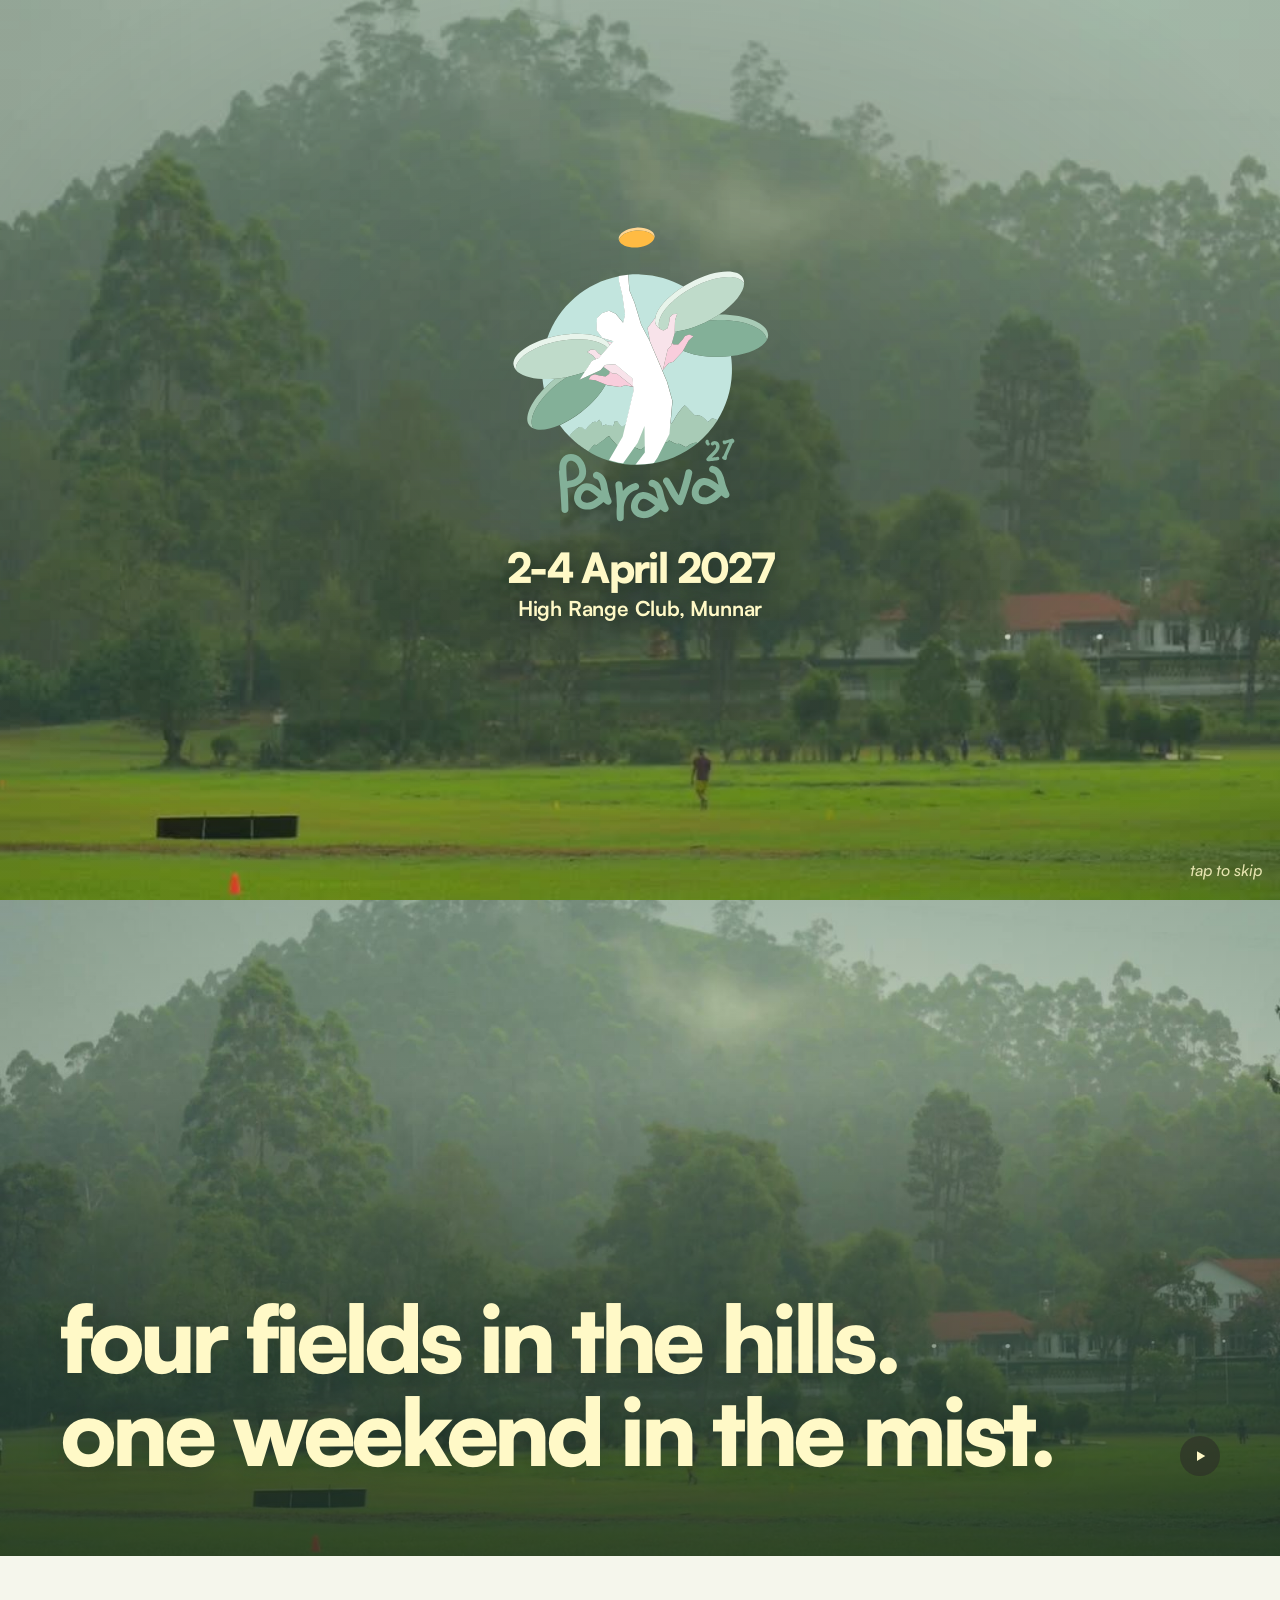
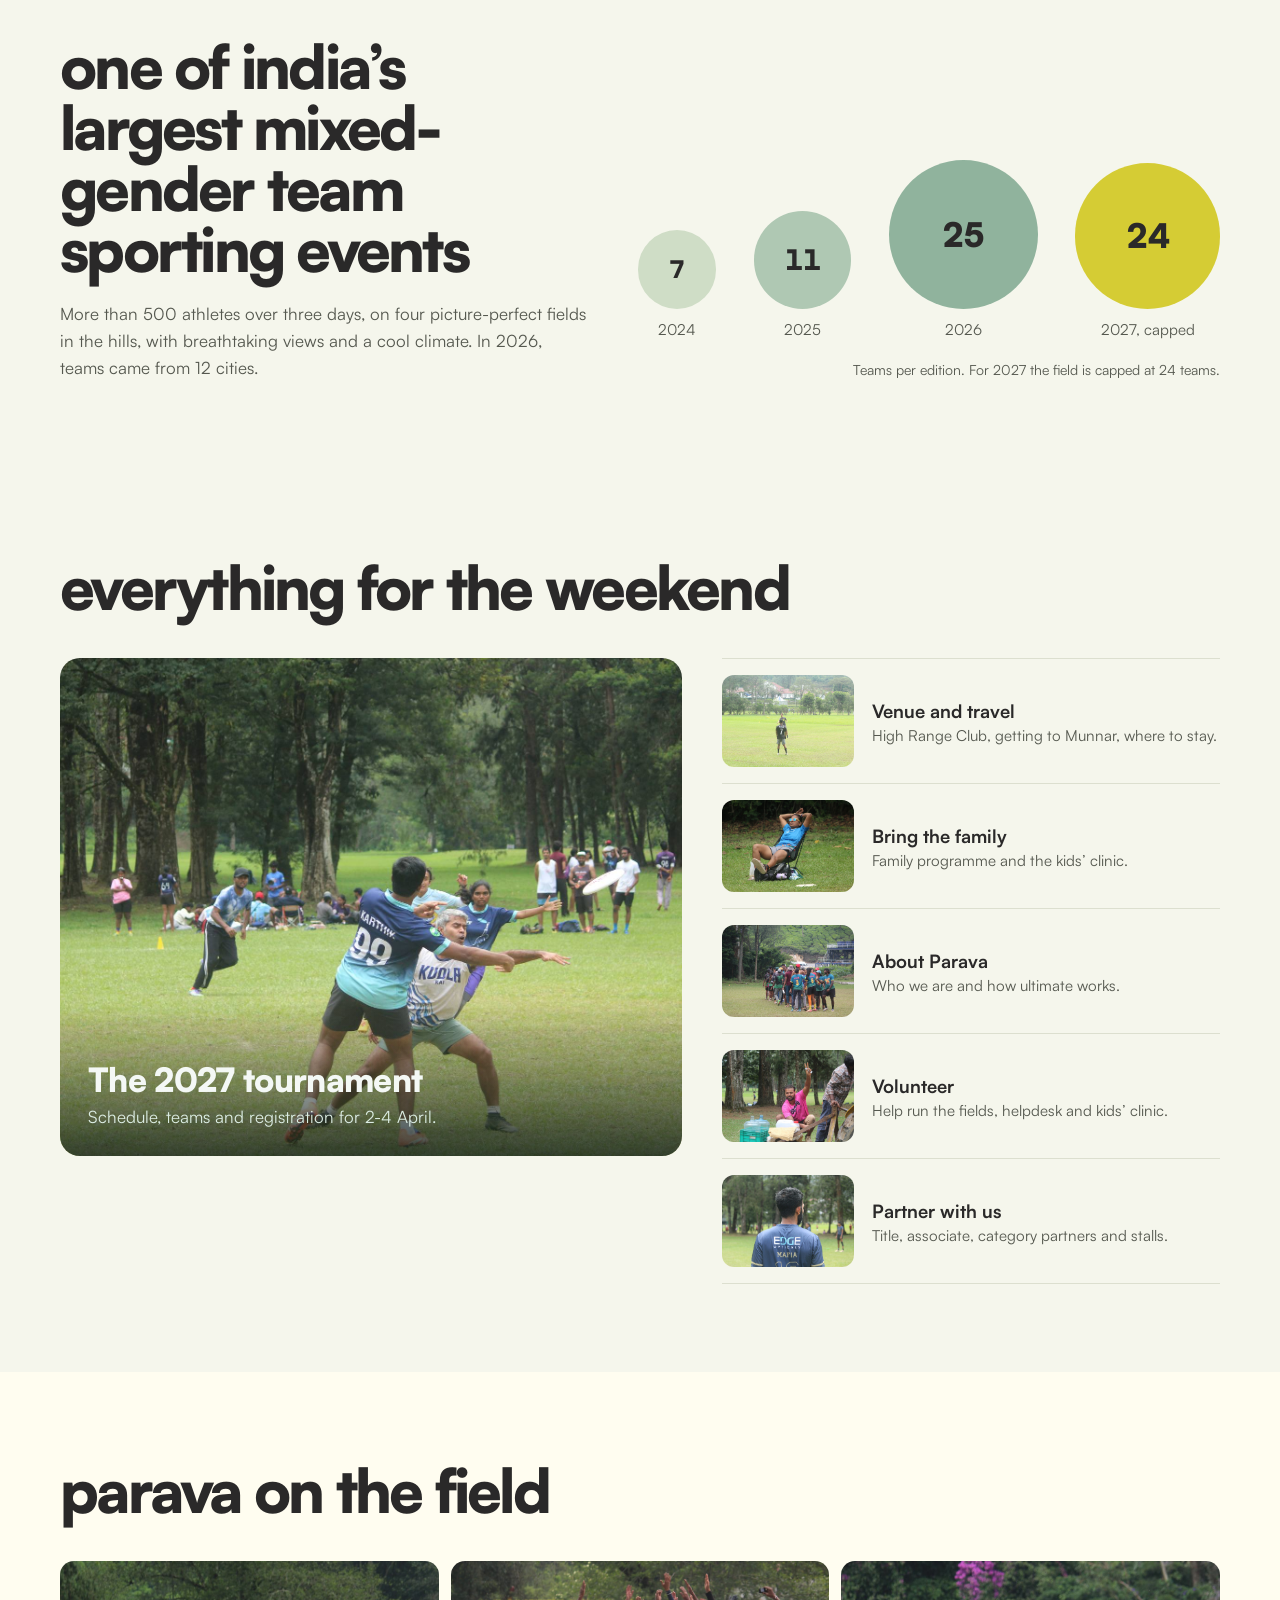
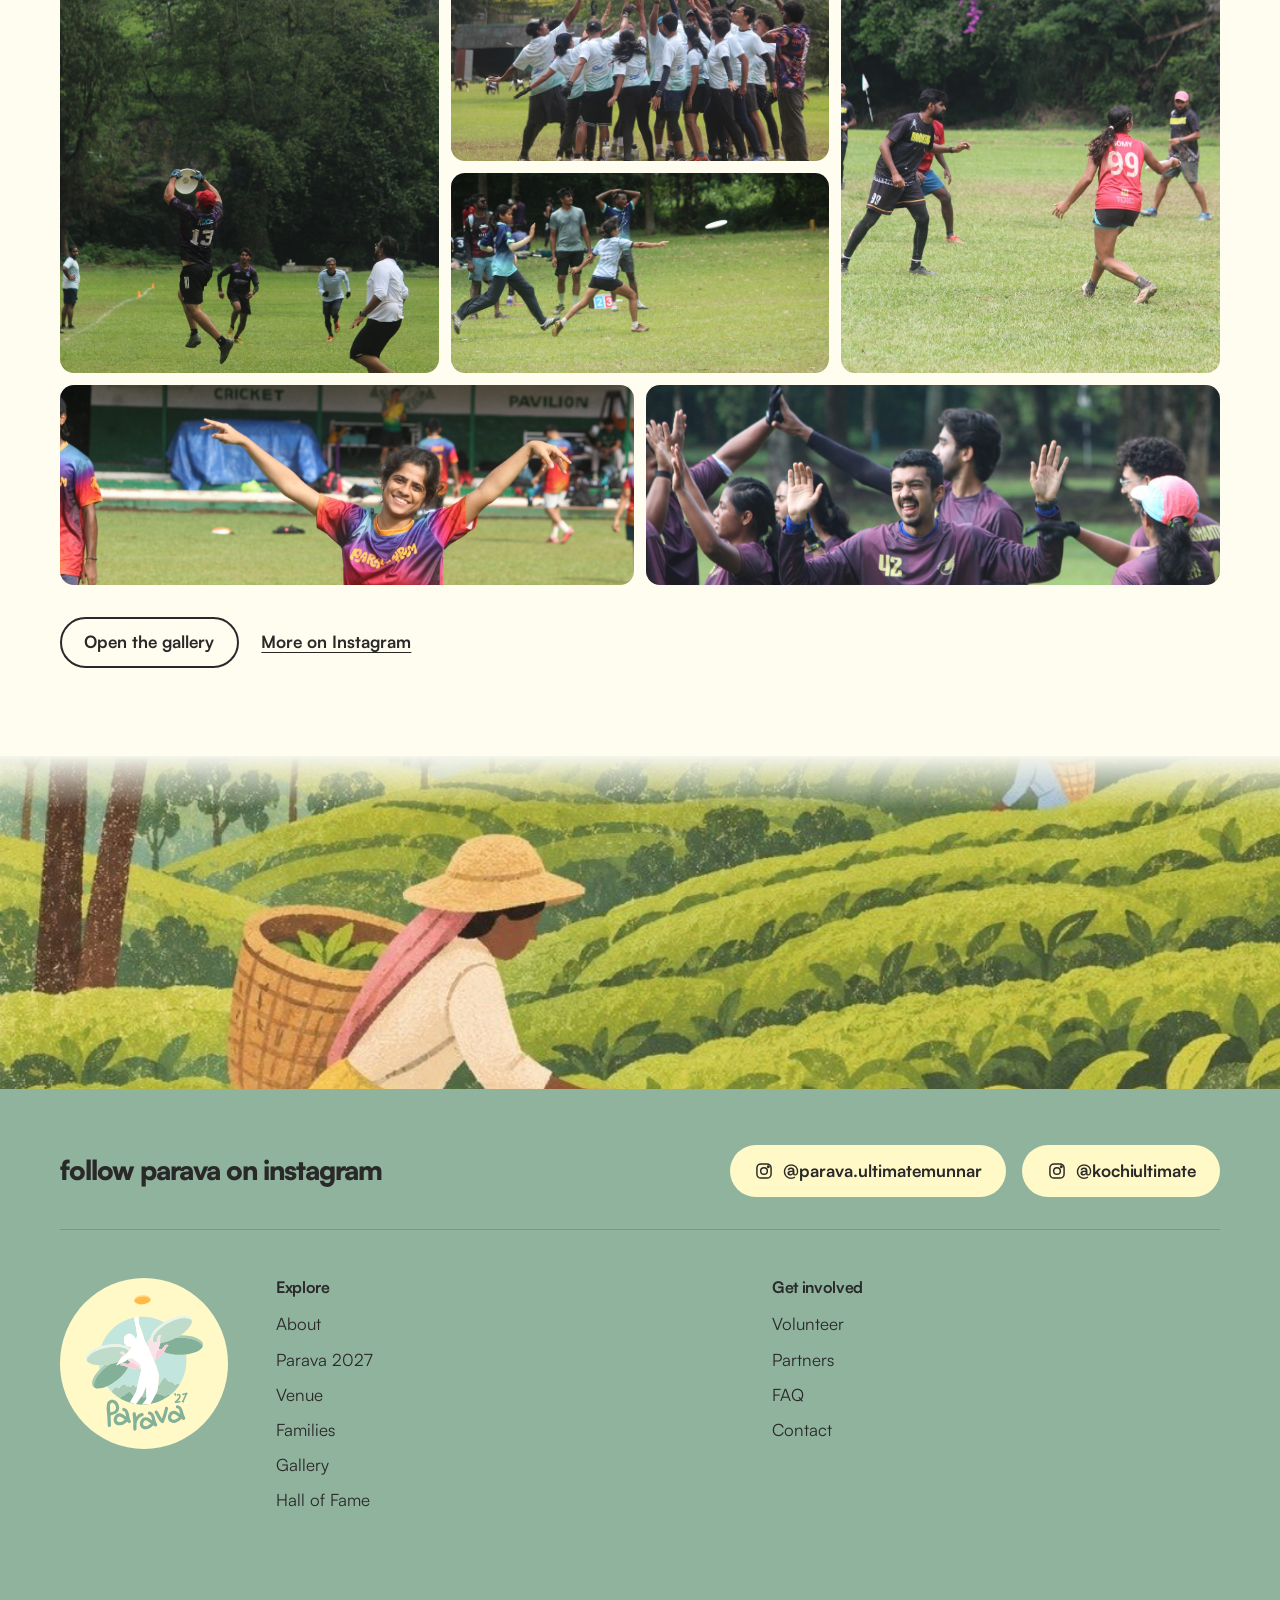
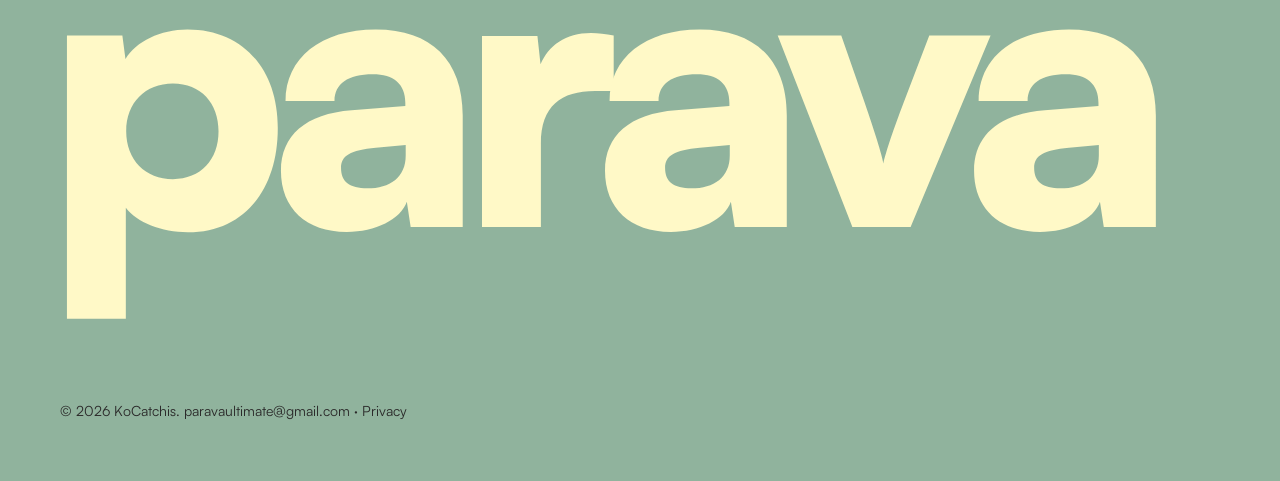
==== commit 6a40207d: "Hall of Fame: team photos for 2024 and 2026 (3:2 crops), version tags 20261122a Co-Authored-By: Clau" ====
--- a/index.html
+++ b/index.html
@@ -21,8 +21,8 @@
 <link rel="apple-touch-icon" href="assets/apple-touch-icon.png">
 <link rel="preload" as="image" href="assets/logo-2027.svg" fetchpriority="high">
 <link rel="preload" href="assets/fonts/satoshi-black.woff2" as="font" type="font/woff2" crossorigin>
-<link rel="stylesheet" href="styles.css?v=20261120h">
-<link rel="stylesheet" href="home.css?v=20261120h">
+<link rel="stylesheet" href="styles.css?v=20261122a">
+<link rel="stylesheet" href="home.css?v=20261122a">
 <style>
 /* ---------- intro: Munnar footage, the logo comes into focus out of the mist, then the date and venue;
    the footage then dips to the hero's sage and the hero builds in piece by piece (home.css + inline script below) ---------- */
@@ -167,8 +167,8 @@
     <p class="legal">© 2026 KoCatchis. <a href="mailto:paravaultimate@gmail.com">paravaultimate@gmail.com</a> · <a href="privacy.html">Privacy</a></p>
   </div>
 </footer>
-<script src="site.js?v=20261120h"></script>
-<script src="home.js?v=20261120h"></script>
+<script src="site.js?v=20261122a"></script>
+<script src="home.js?v=20261122a"></script>
 <script>
 // Intro: once per visit (session). Footage plays, the logo comes into focus, then the date and venue (CSS, .run).
 // At 6 s the footage dips to sage and the hero builds in (html.hero-in). Tap or any key skips; reduced motion never shows it.
--- a/styles.css
+++ b/styles.css
@@ -496,6 +496,8 @@
 .hof-year dl > .champ{border-top-color:var(--disc)}
 .hof-year dt{font-family:var(--font-h);font-weight:700;color:var(--head)}
 .hof-year dd{margin:.3rem 0 0;color:var(--muted)}
+.hof-year .hof-pic{margin-top:.8rem}
+.hof-pic img{display:block;width:100%;height:auto;aspect-ratio:3/2;object-fit:cover;border-radius:14px;background:var(--line)}
 @media (max-width:760px){.hof-year{grid-template-columns:1fr}.hof-year h2{grid-row:auto}.hof-year dl{grid-template-columns:1fr;gap:.75rem}}
 
 /* footer wordmark: one big "Parava" across the footer, sized to the footer's own width */
